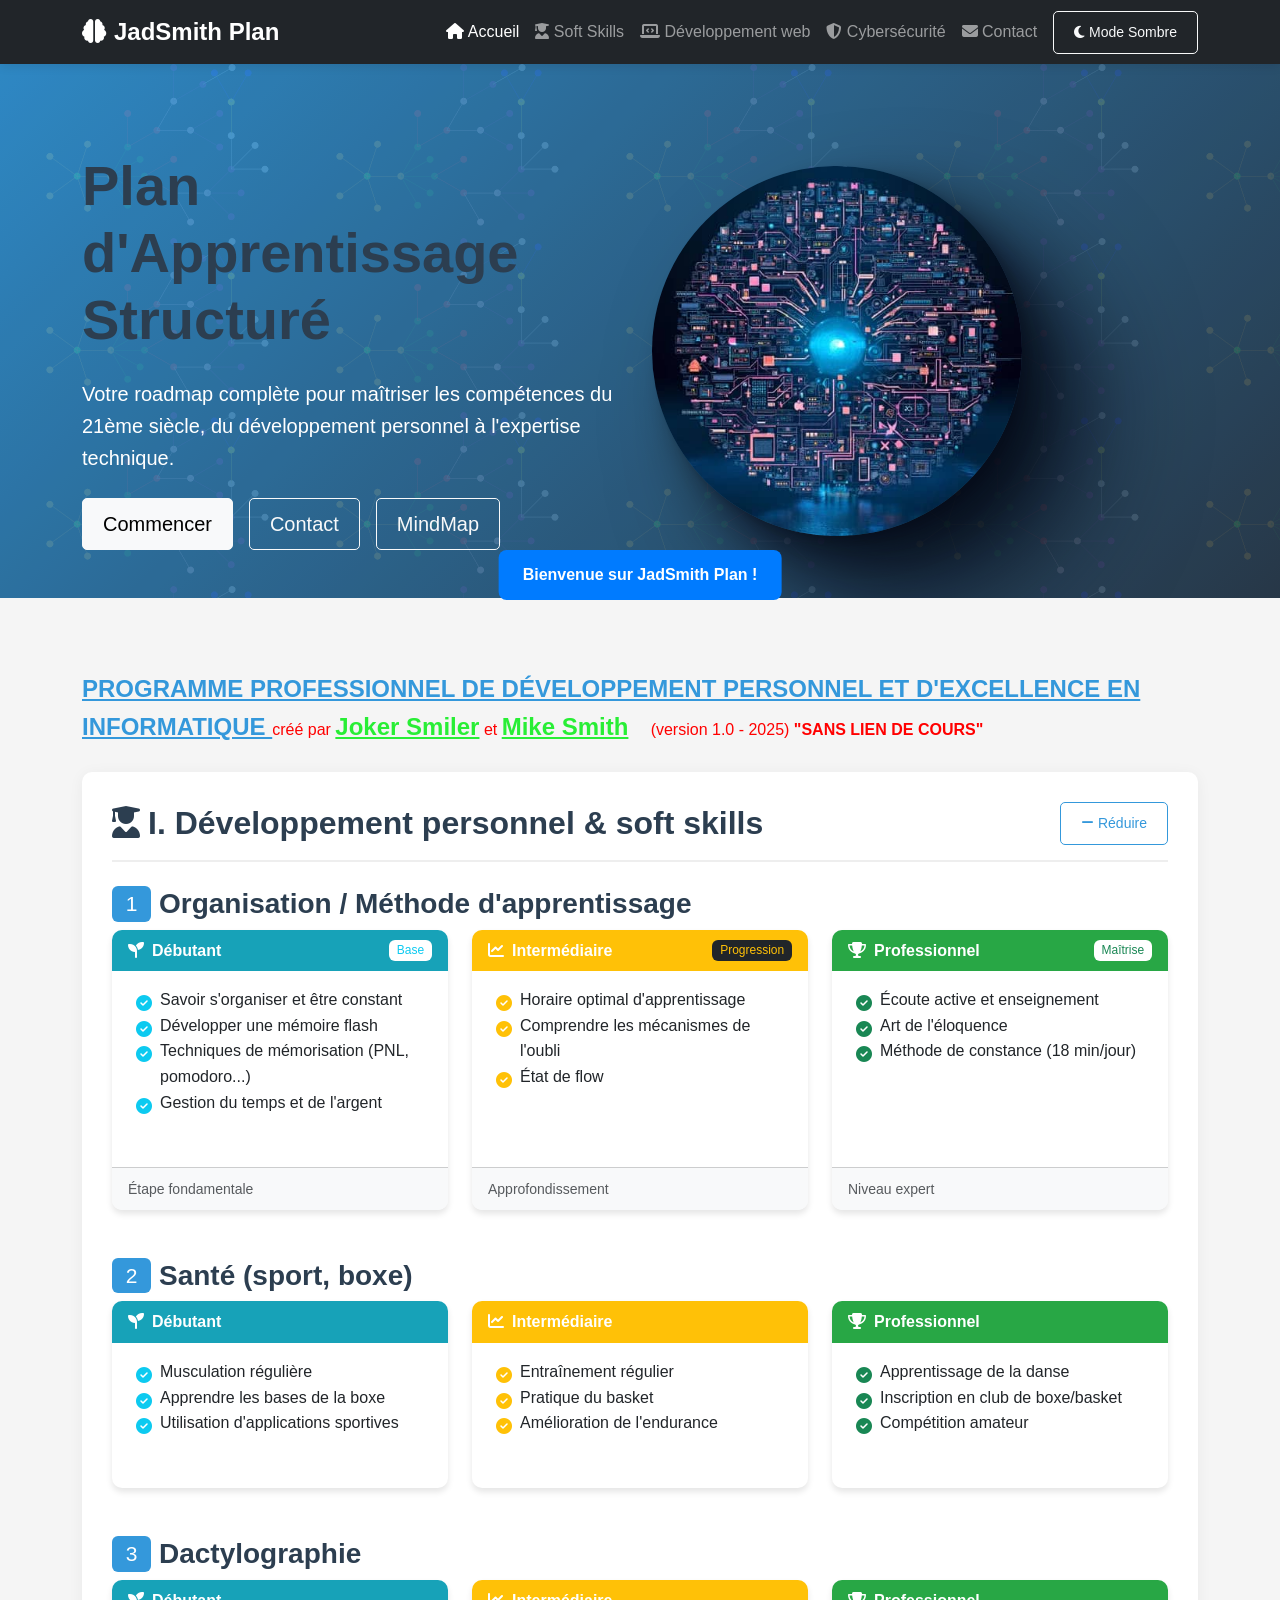
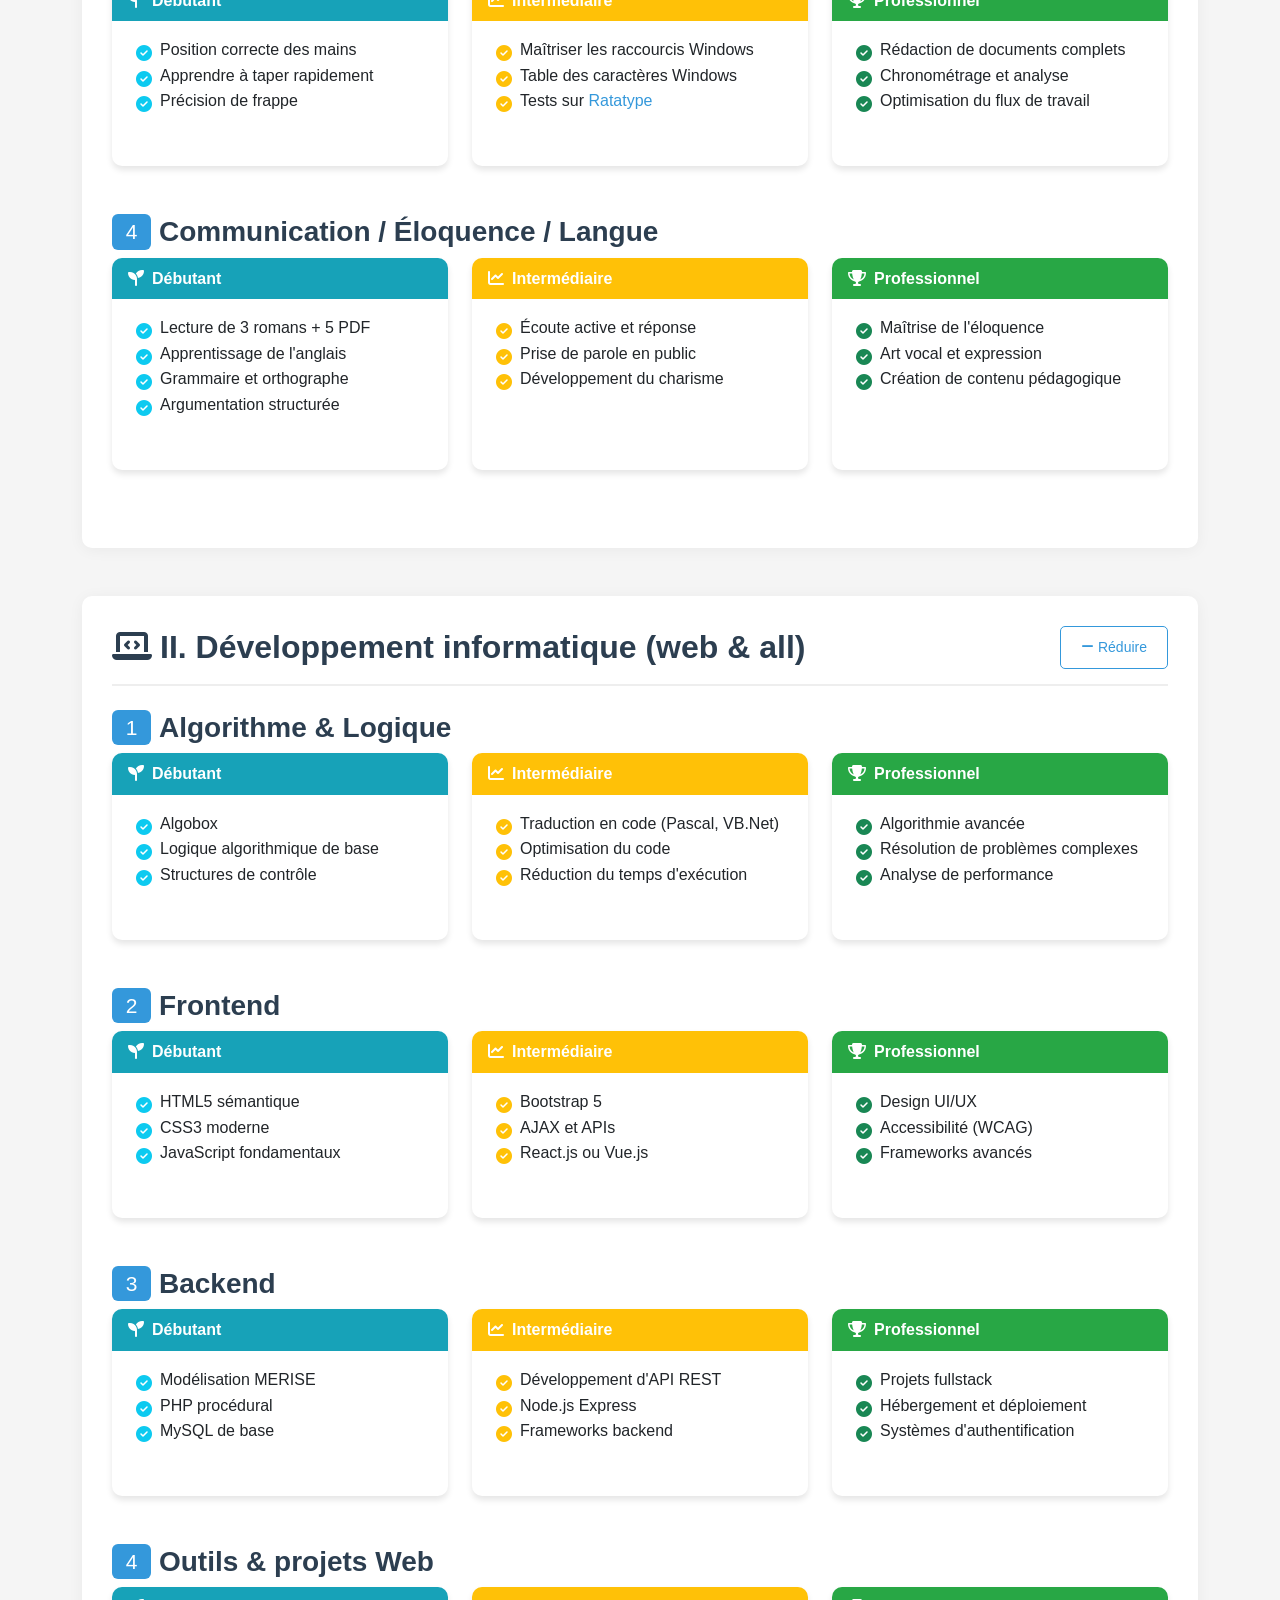
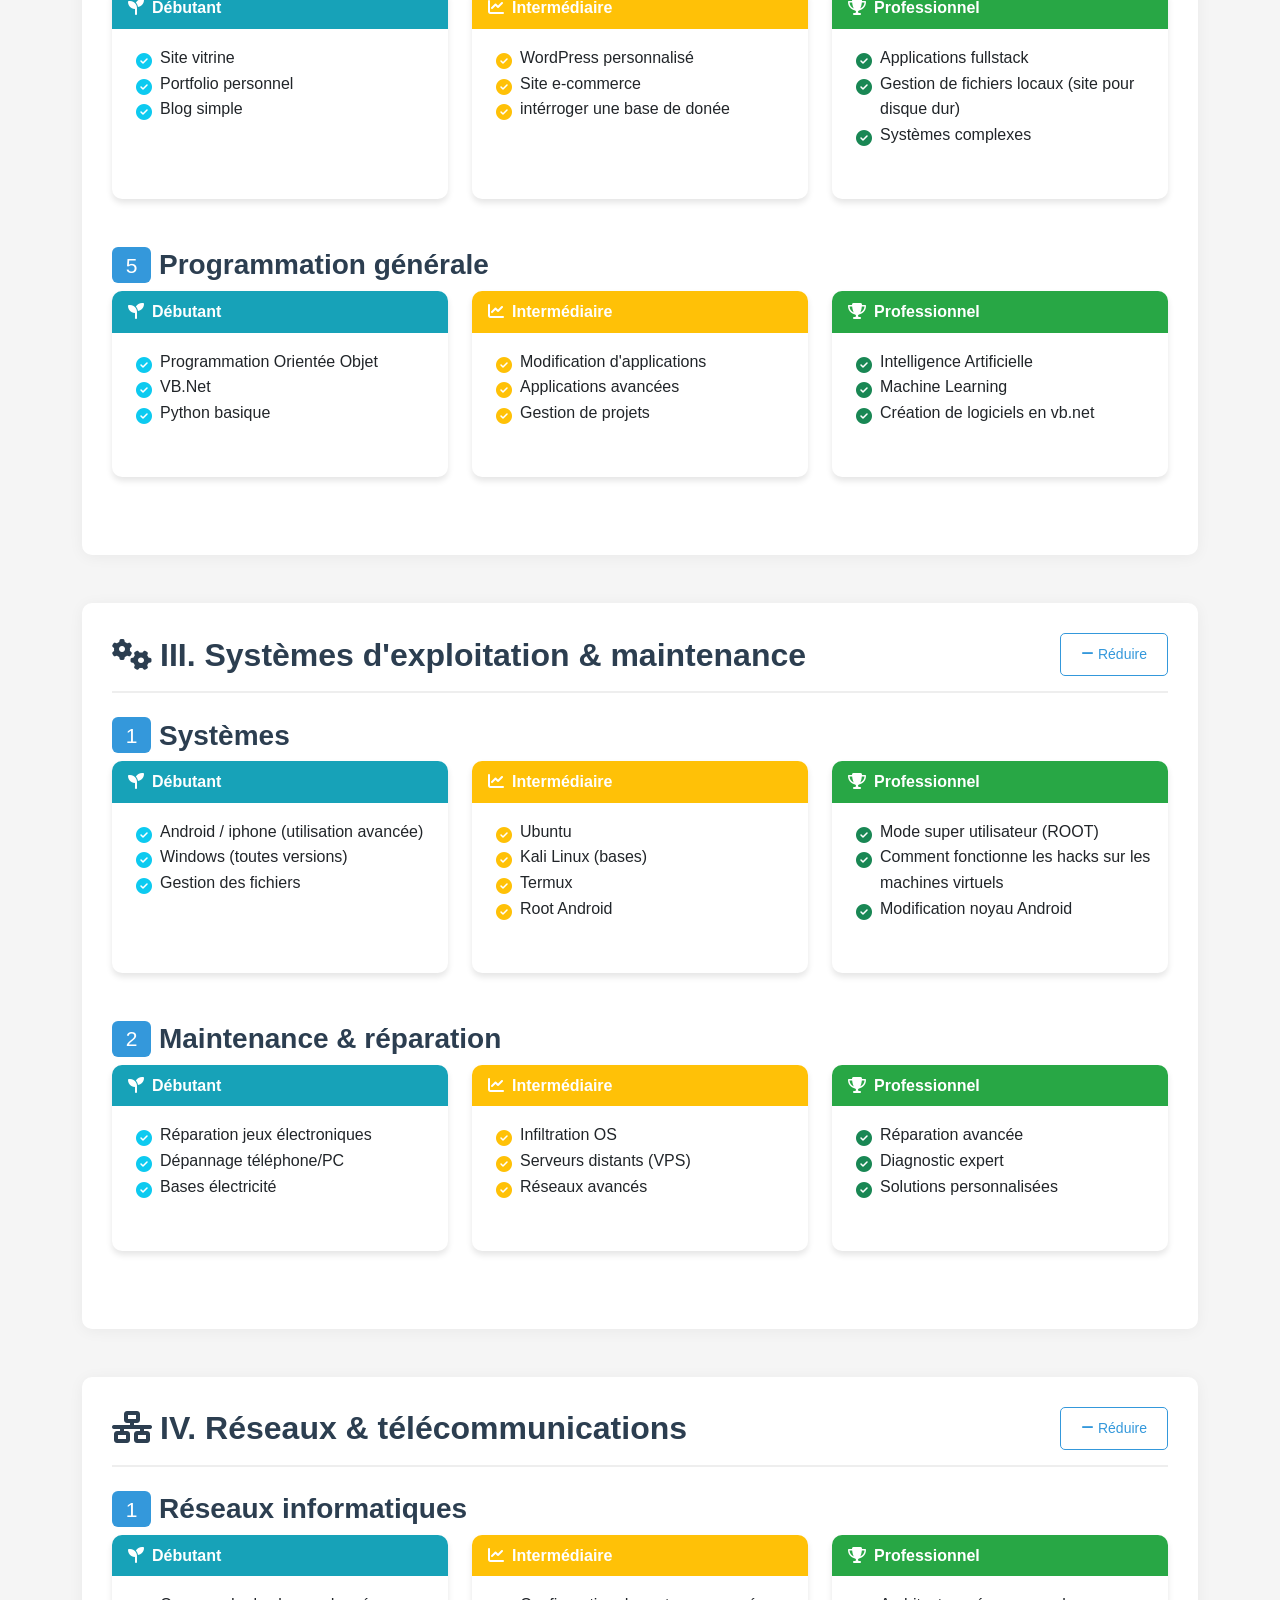
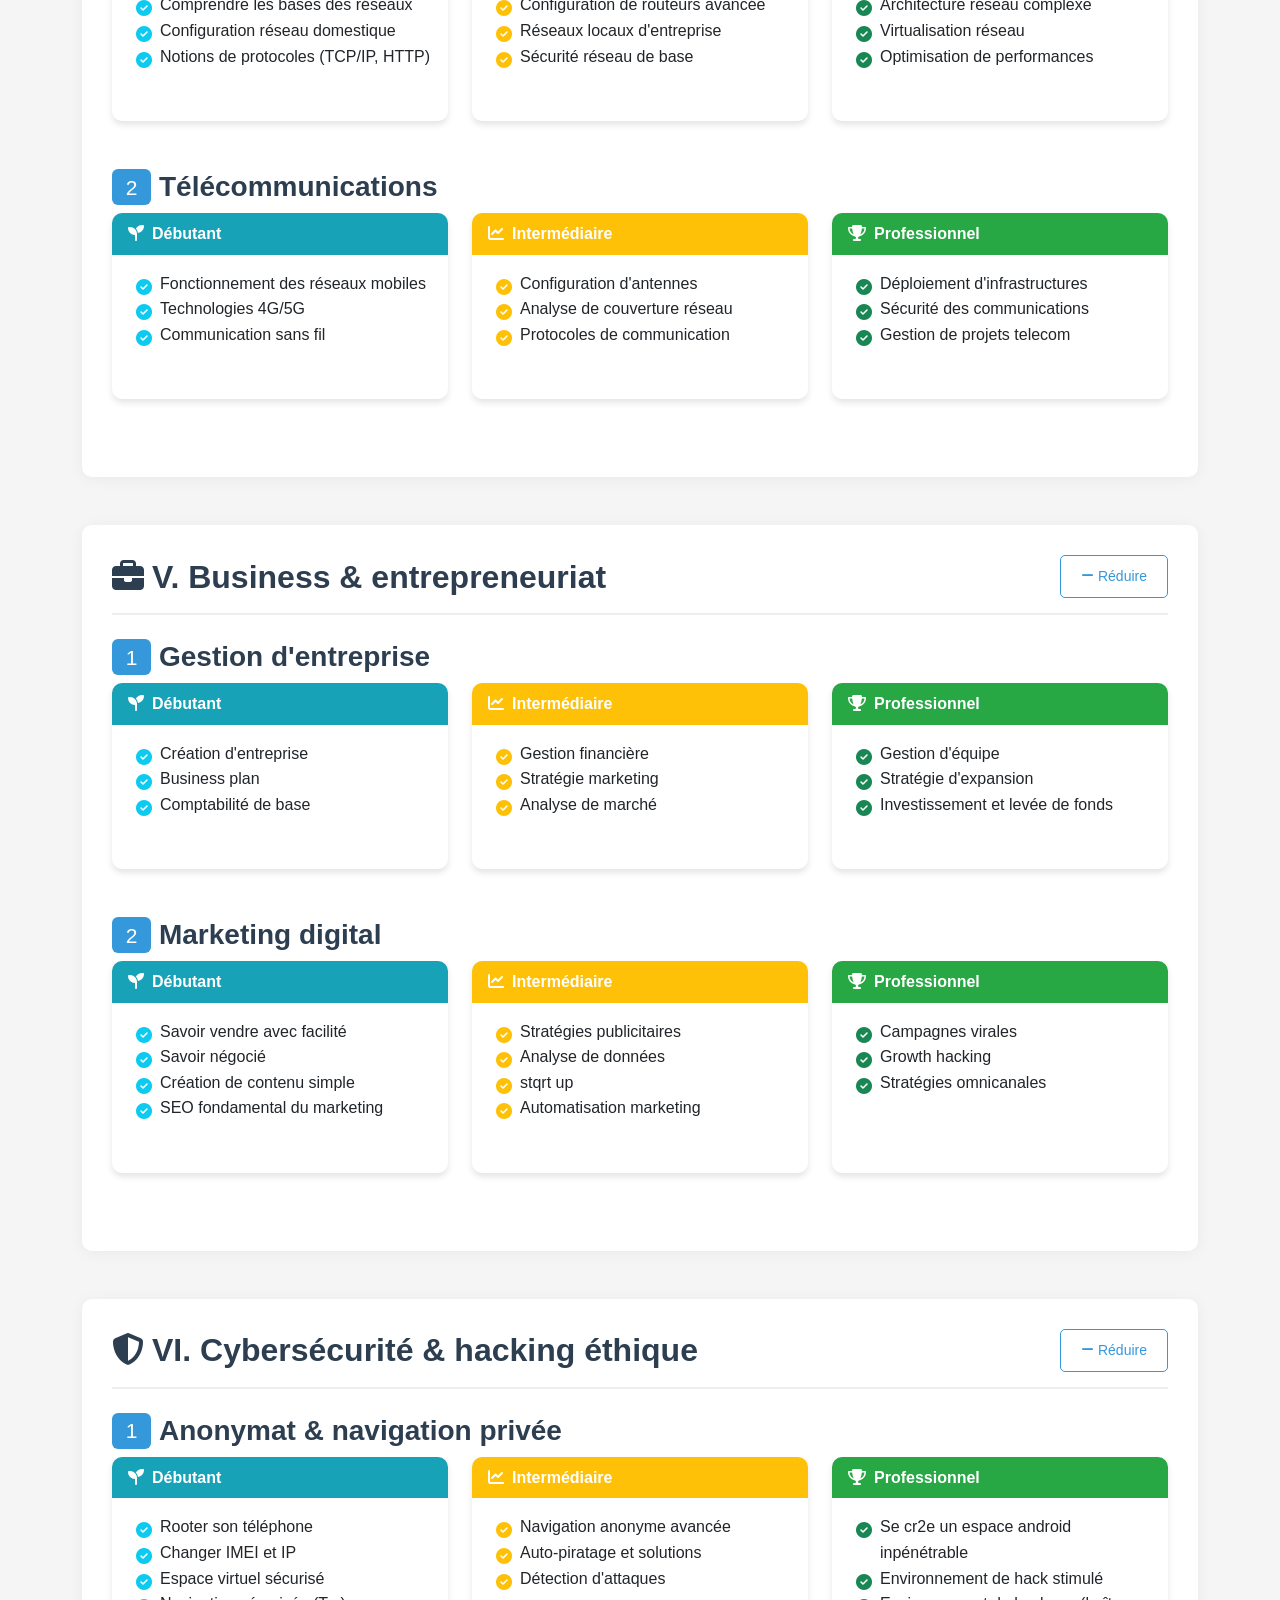
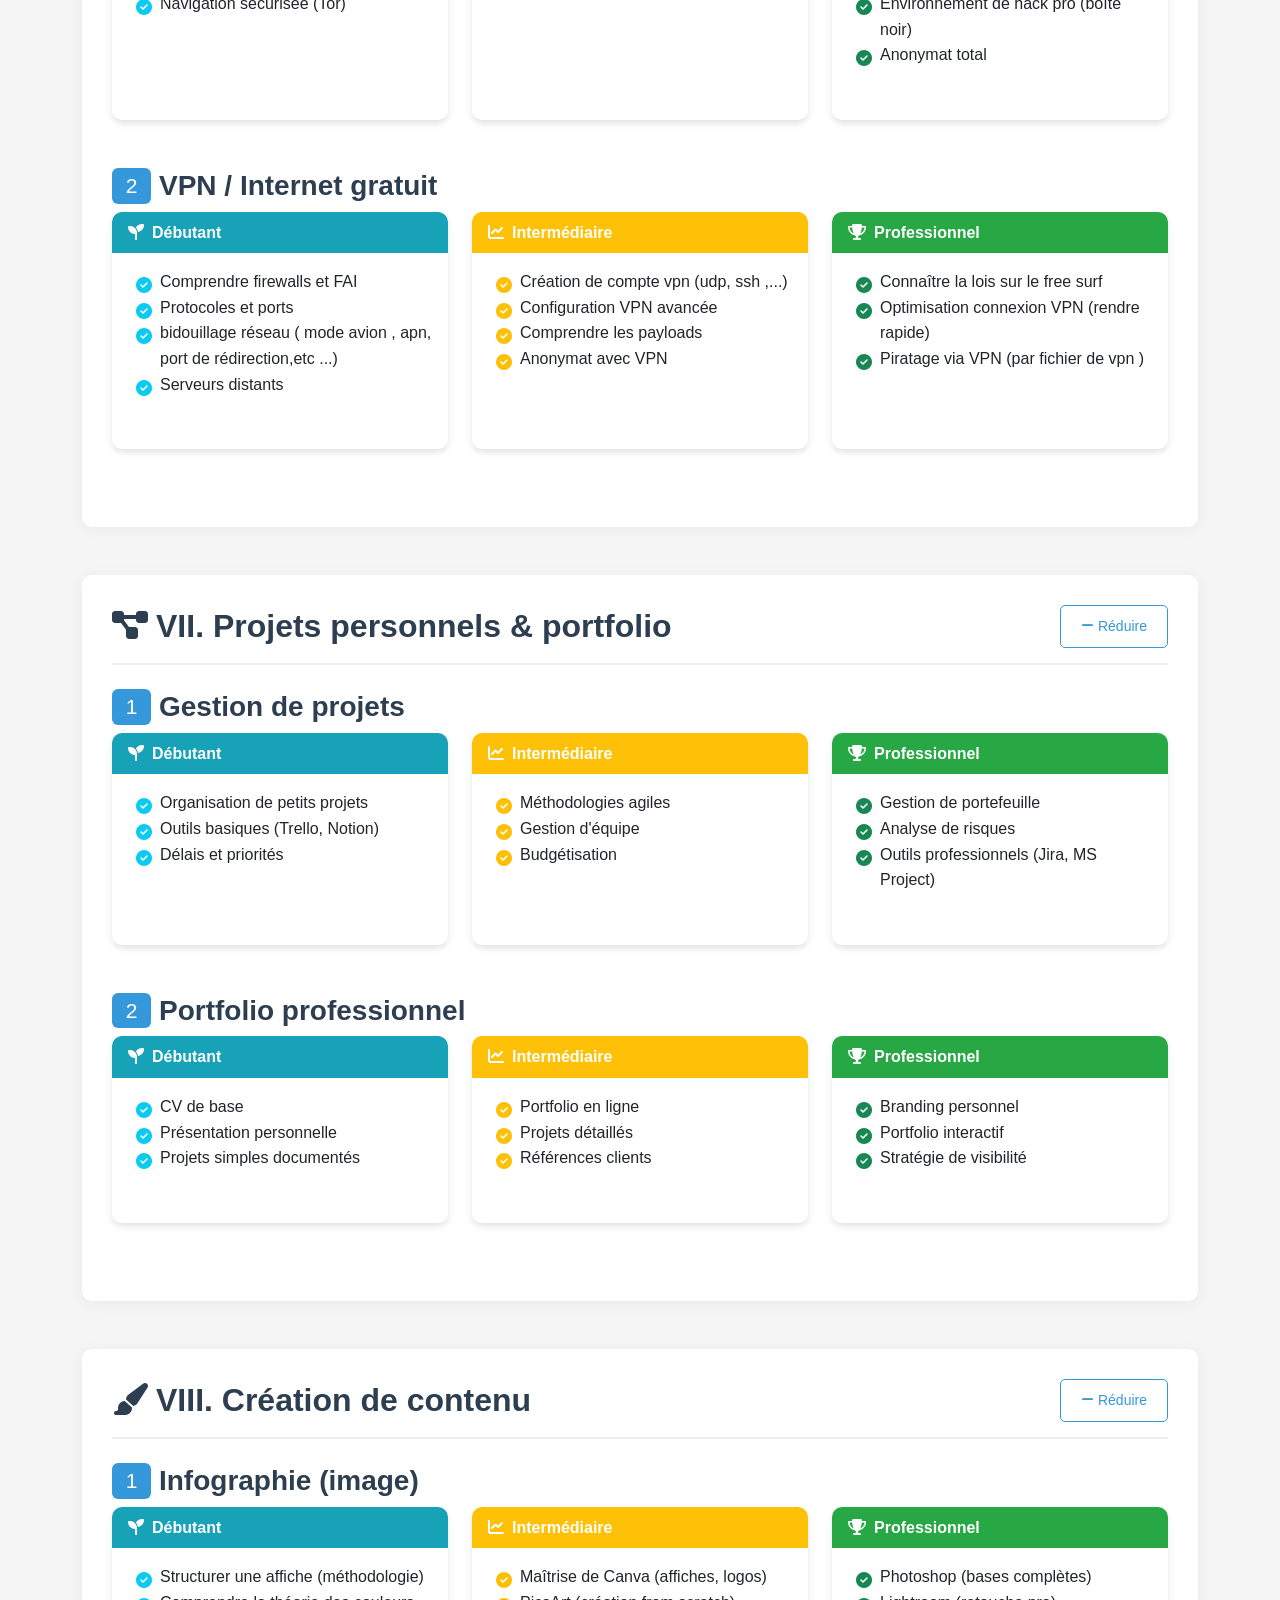
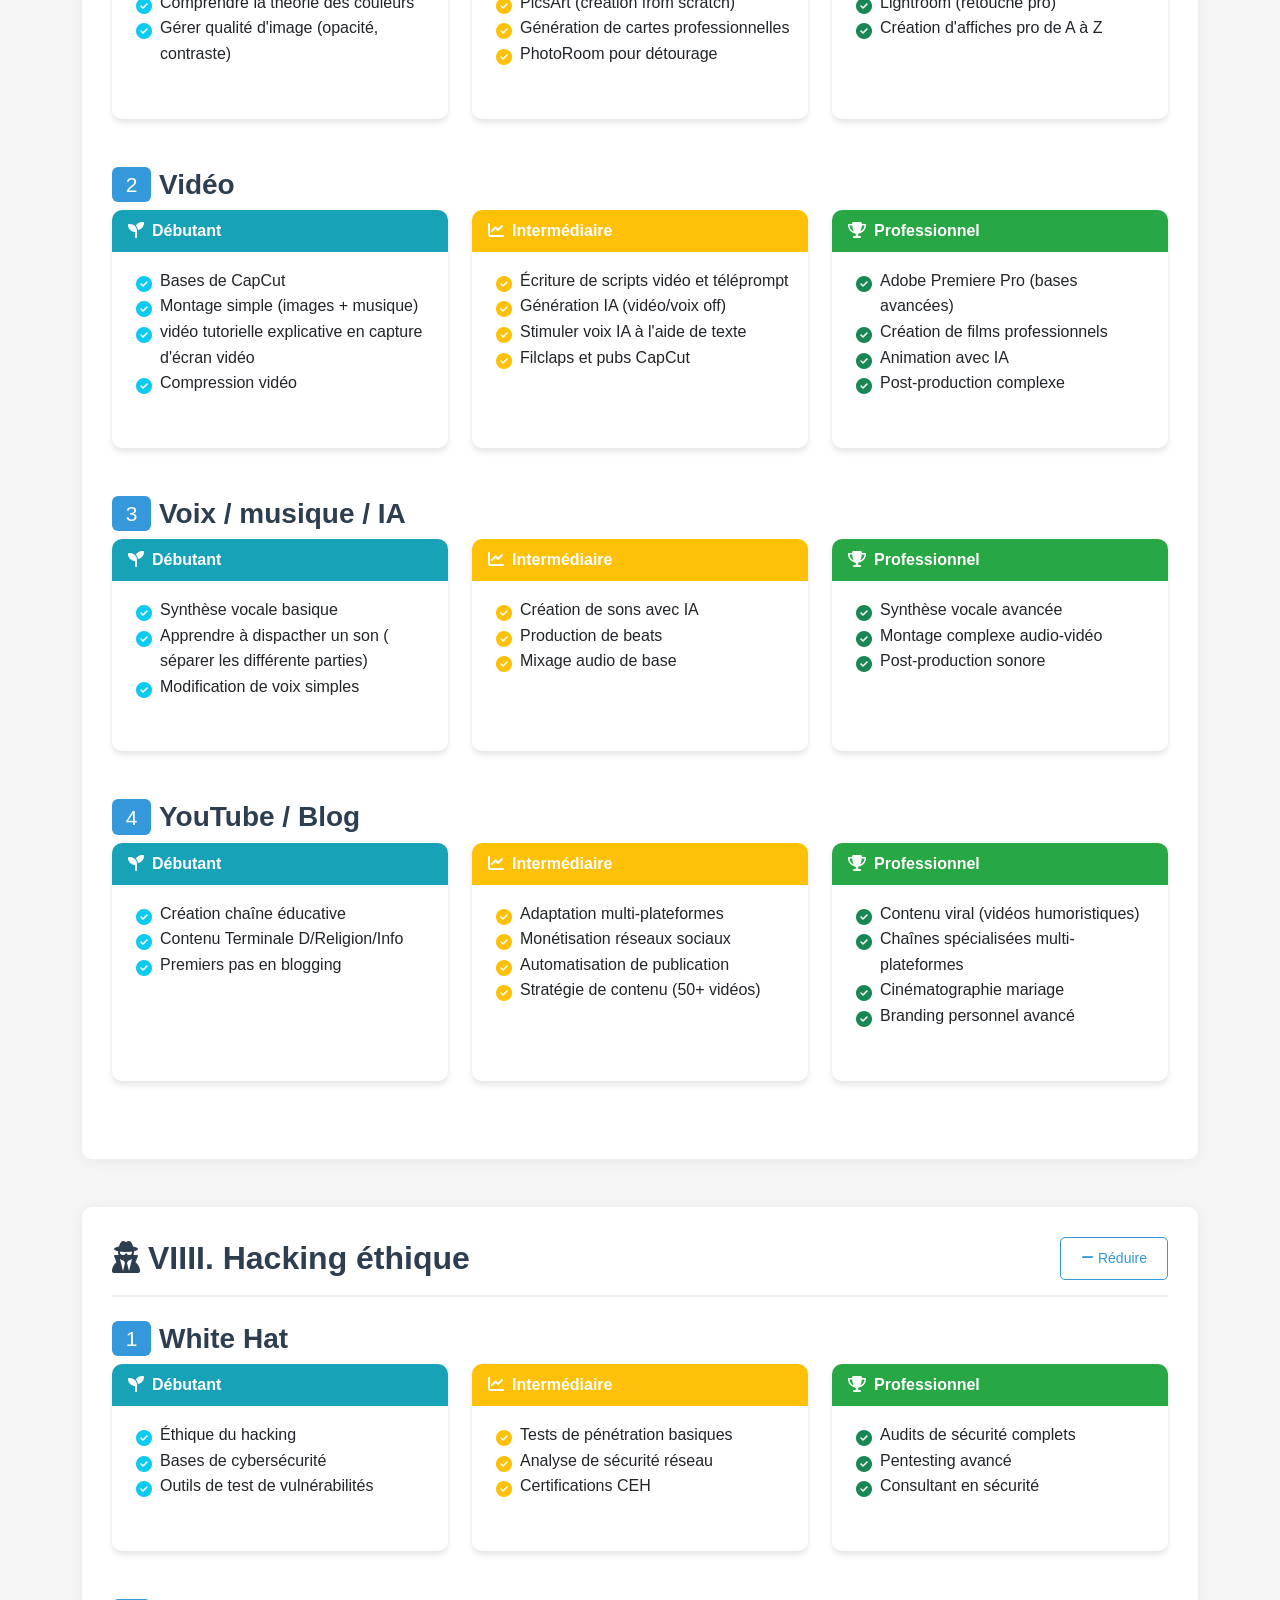
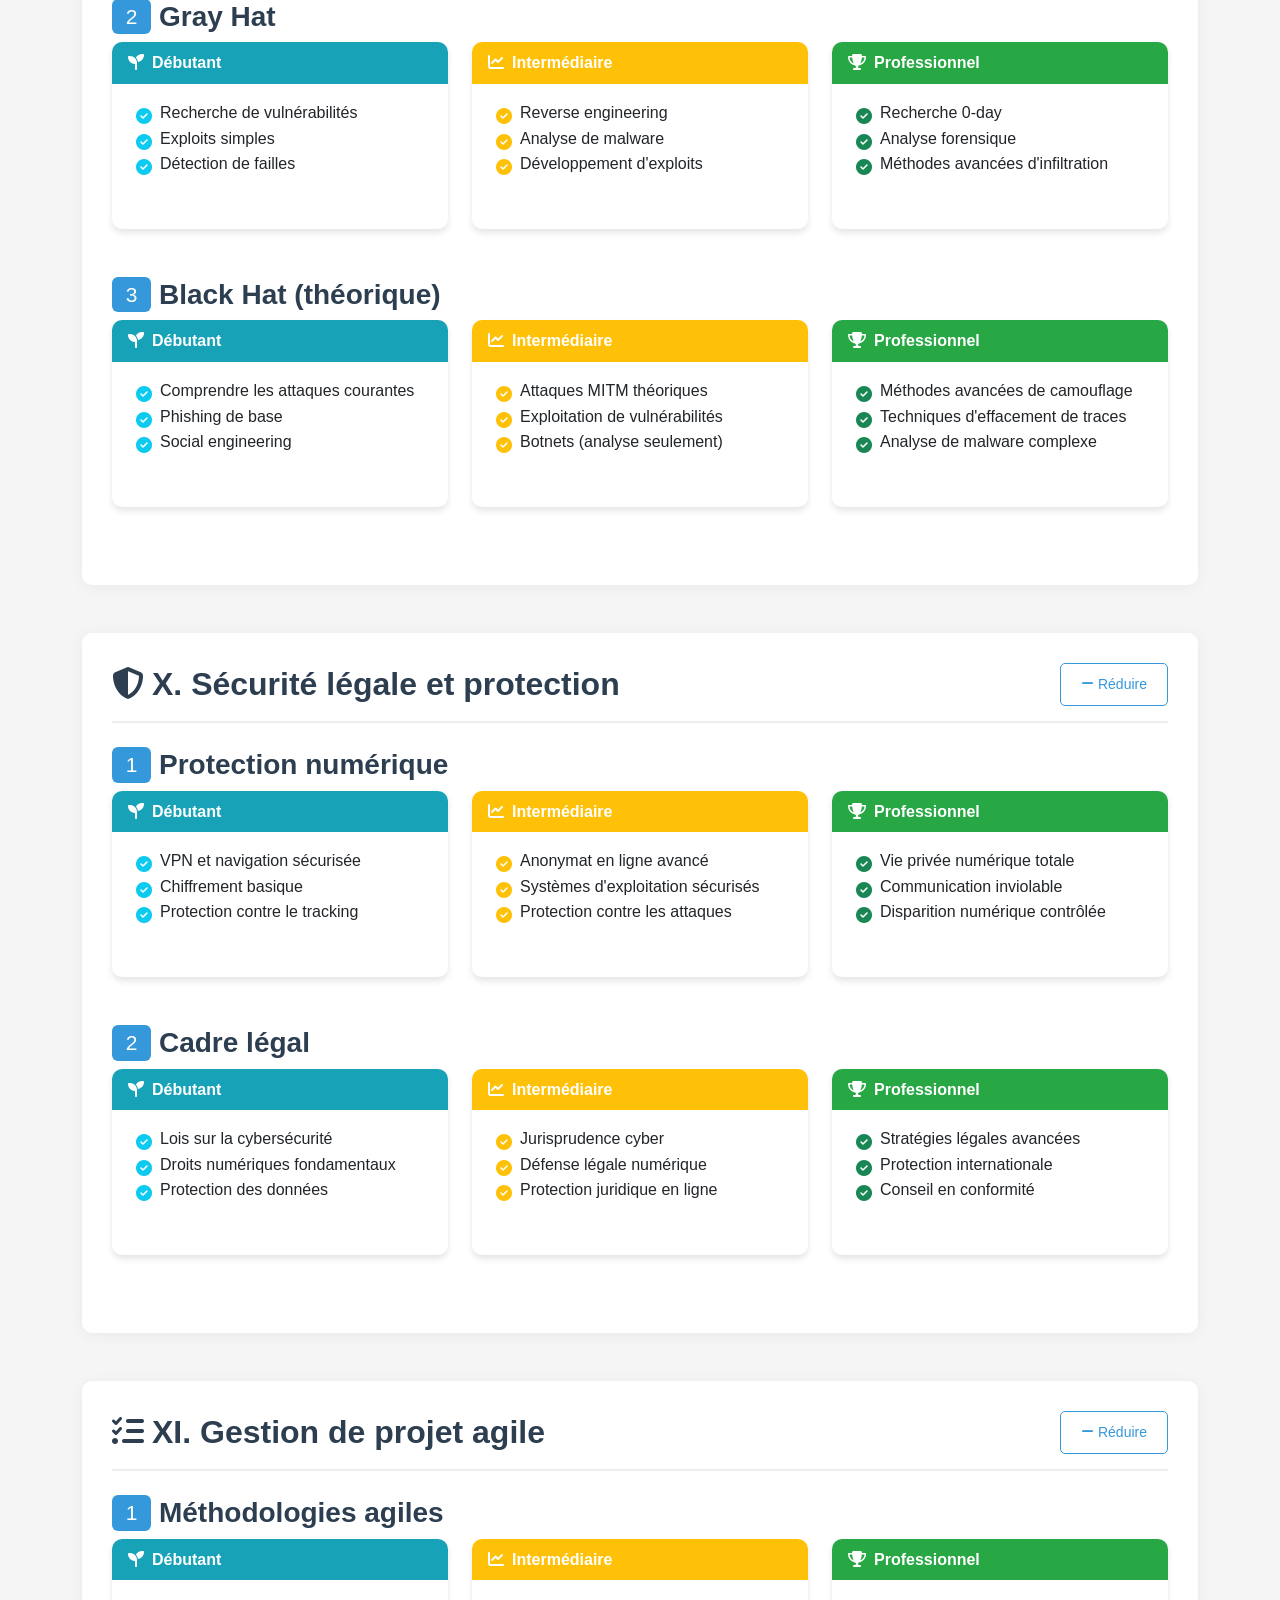
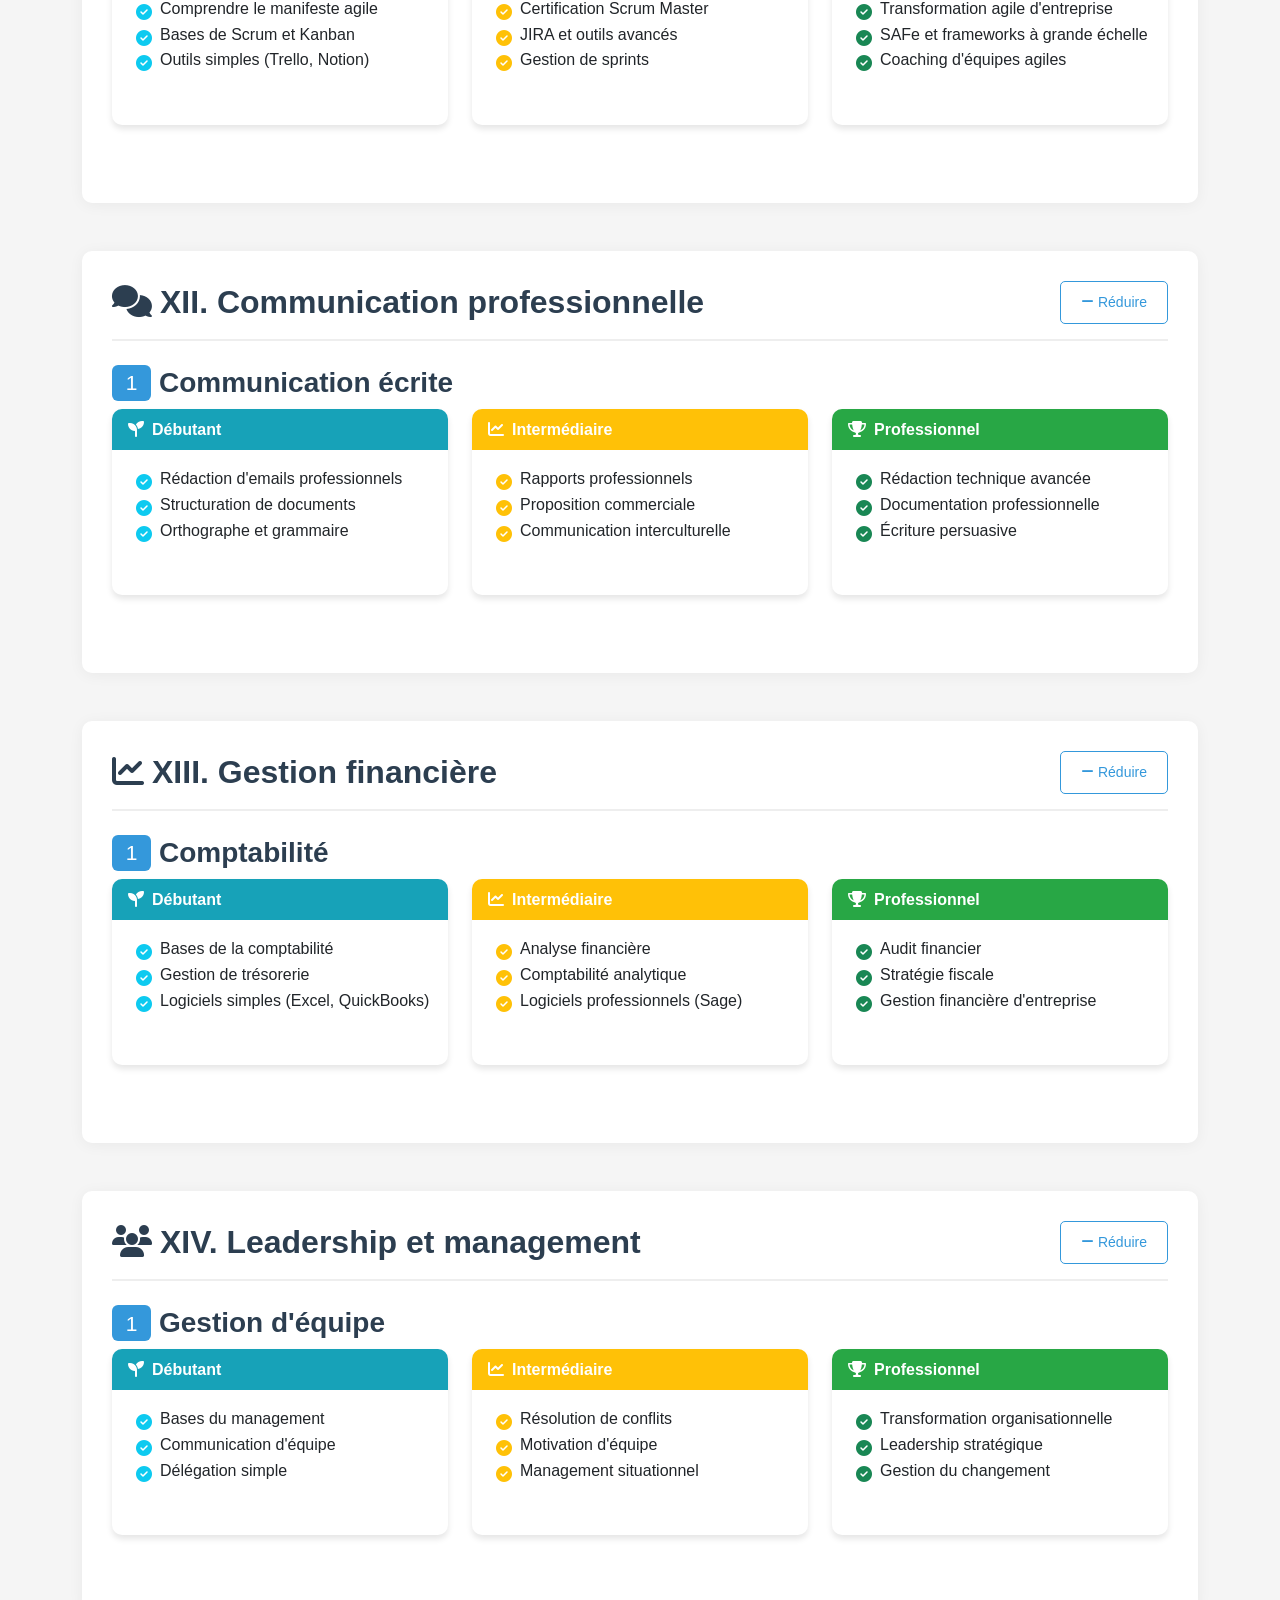
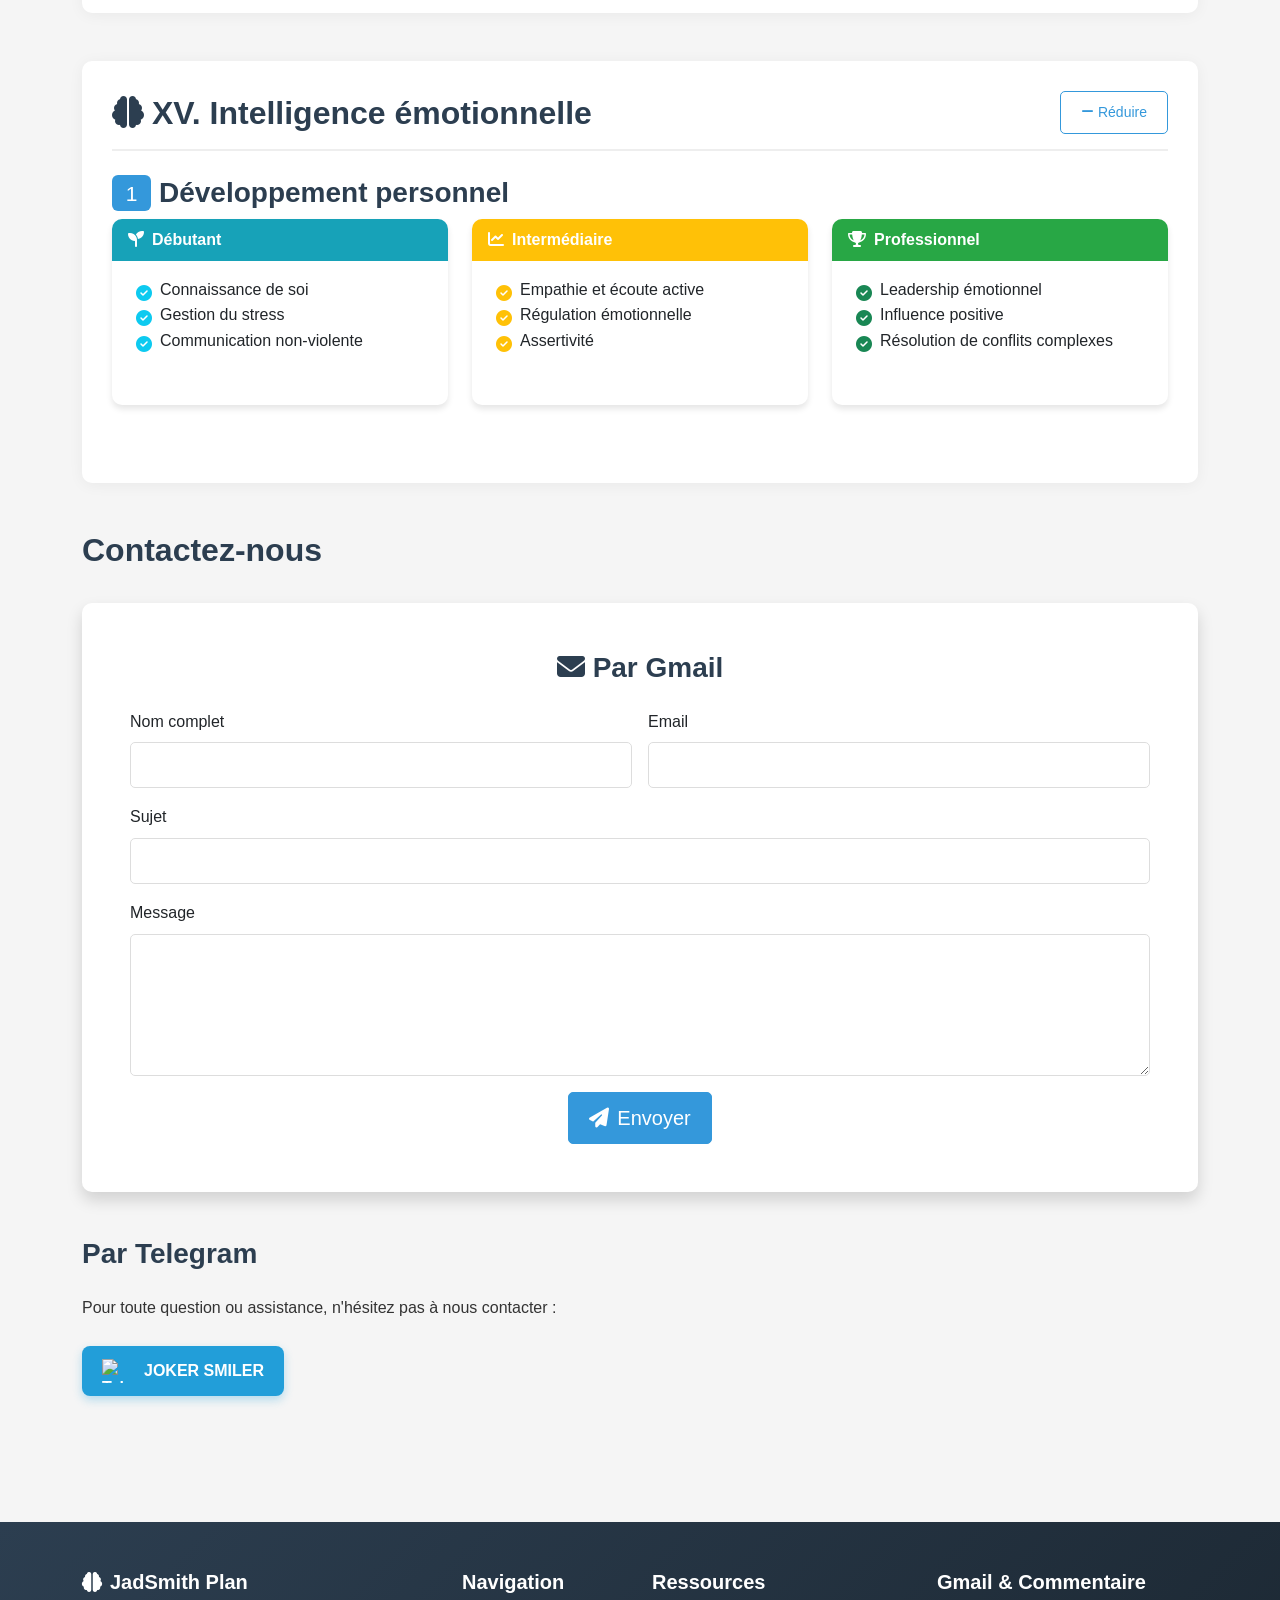
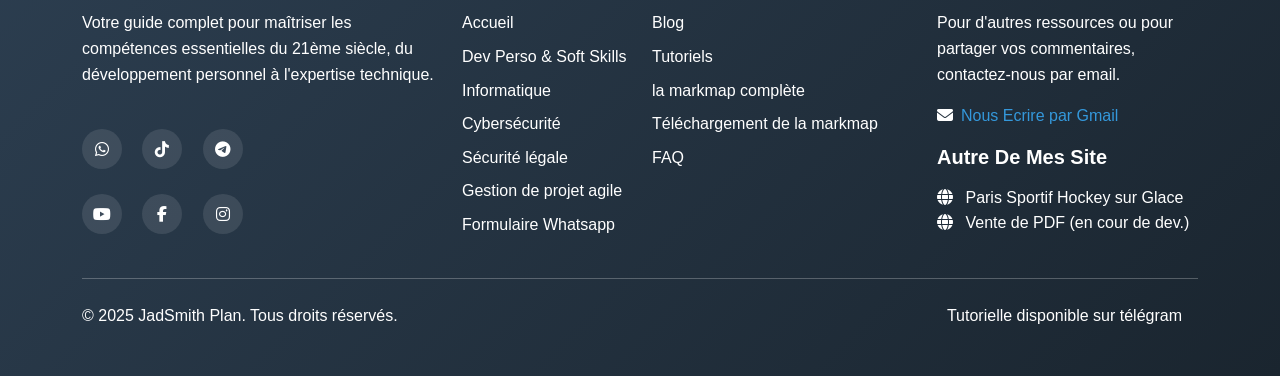
==== index.html @ f7aa41b7 "premier site de mimdmap" ====
<!DOCTYPE html>
<html lang="fr">
<head>
    <meta charset="UTF-8">
    <meta name="viewport" content="width=device-width, initial-scale=1.0">
    <!-- Balises SEO générales -->
<title>Plan d'Apprentissage Structuré | Développement Personnel & Professionnel"</title>
<meta name="description" content="Découvrez sur ce site des super processus pour progresser efficacement en informatique grâce à une structure basé sur un markmap professionnel" >
<link rel="icon" href="./icon/favicon.ico" type="image/x-icon" >

<!-- Open Graph (Facebook, WhatsApp, LinkedIn...) -->
<meta property="og:title" content="Plan d'Apprentissage Structuré | Développement Personnel & Professionnel" >
<!-- <meta name="description" content="Découvrez sur ce site des super processus pour progresser efficacement en informatique grâce à une structure basé sur un markmap professionnel" > -->
<meta property="og:image" content="https://ibb.co/mrrvbfWL" >
<meta property="og:url" content="https://liferenew70.github.io/JadSmith-Plan/" >
<meta property="og:type" content="website" >
<meta property="og:locale" content="fr_FR" >
<meta property="og:site_name" content="MindMap" >

<!-- Twitter Cards -->
<meta name="twitter:card" content="summary_large_image" >
<meta name="twitter:title" content="Plan d'Apprentissage Structuré | Développement Personnel & Professionnel" >
<!-- <meta name="description" content="Découvrez sur ce site des super processus pour progresser efficacement en informatique grâce à une structure basé sur un markmap professionnel" > -->
<meta name="twitter:image" content="https://ibb.co/mrrvbfWL" >
<meta name="twitter:site" content="@JadsmithJoker" >

    <!-- <title>Plan d'Apprentissage Structuré | Développement Personnel & Professionnel</title> -->
    <link rel="shortcut icon" href="./icon/favicon.ico" type="image/x-icon">
    <link href="https://cdn.jsdelivr.net/npm/bootstrap@5.3.0/dist/css/bootstrap.min.css" rel="stylesheet">
    <link rel="stylesheet" href="https://cdnjs.cloudflare.com/ajax/libs/font-awesome/6.4.0/css/all.min.css">
    <link rel="stylesheet" href="styles.css">
</head>
<body>
    <!-- Preloader -->
<div id="preloader-text">
  <h1><i class="fas fa-brain me-2"></i>Jadsmith MindMap ...</h1>
</div>

<div id="welcome-message">Bienvenue sur JadSmith Plan !</div>

    <!-- Navigation -->
    <nav class="navbar navbar-expand-lg navbar-dark bg-dark fixed-top">
        <div class="container">
            <a class="navbar-brand" href="index.html">
                <i class="fas fa-brain me-2"></i>JadSmith Plan
            </a>
            <button class="navbar-toggler" type="button" data-bs-toggle="collapse" data-bs-target="#navbarNav">
                <span class="navbar-toggler-icon"></span>
            </button>
            <div class="collapse navbar-collapse" id="navbarNav">
                <ul class="navbar-nav ms-auto">
                    <li class="nav-item"><a class="nav-link active" href="#home" title="Accueil"><i class="fas fa-home"></i> Accueil</a></li>
                    <li class="nav-item"><a class="nav-link" href="#developpement-personnel" title="devéloppement personnel"><i class="fas fa-user-graduate"></i> Soft Skills</a></li>
                    <li class="nav-item"><a class="nav-link" href="#developpement-informatique" title="La programmation"><i class="fas fa-laptop-code"></i> Développement web</a></li>
                    <li class="nav-item"><a class="nav-link" href="#cybersecurite" title="la cybersécurité"><i class="fas fa-shield-alt"></i> Cybersécurité</a></li>
                    <li class="nav-item"><a class="nav-link" href="#contact" title="Contactez-nous"><i class="fas fa-envelope"></i> Contact</a></li>
                    <li class="nav-item ms-2">
                        <button id="themeToggle" class="btn btn-sm btn-outline-light" title="Basculer le thème">
                            <i class="fas fa-moon"></i> Mode Sombre
                        </button>
                    </li>
                </ul>
            </div>
        </div>
    </nav>

    <!-- Hero Section -->
    <header id="home" class="hero-section bg-primary text-white py-5">
        <div class="container pt-5">
            <div class="row align-items-center">
                <div class="col-lg-6">
                    <h1 class="display-4 fw-bold mb-4">Plan d'Apprentissage Structuré</h1>
                    <p class="lead mb-4">Votre roadmap complète pour maîtriser les compétences du 21ème siècle, du développement personnel à l'expertise technique.</p>
                    <div class="d-flex gap-3">
                        <a href="#developpement-personnel" class="btn btn-light btn-lg">Commencer</a>
                        <a href="#contact" class="btn btn-outline-light btn-lg">Contact</a>
                        <a href="markmap.html" title="Voir la markmap" target="_blank" class="btn btn-outline-light btn-lg">MindMap</a>
                    </div>
                </div>
                <div class="col-lg-6 d-none d-lg-block">
                    <img src="tb2.jpg" alt="Learning Path" class="img-heroz">
                </div>
            </div>
        </div>
    </header>

    <!-- Main Content -->
    <!-- <main class="container my-5 pt-4">
        <section class="titre2">
            <span class="ProP">Programme professionnel de développement personnel et d'excellence en informatique</span> <span>crée par <a href="https://t.me/Joker_smiler" target="_blank" title="Nous contactez sur télégral"><span class="UserTelegram">Joker Smiler</span>
            </a> et <a href="https://t.me/Smithmike02" target="_blank" title="Nous contactez sur télégral"><span class="UserTelegram">Mike Smith</span></a></span> &nbsp; &nbsp; &nbsp; (version 1.0 - 2025) <b>"SANS LIEN DE COURS"</b>
        </section><br> -->

        <main class="container my-5 pt-4">
  <section class="titre2">
    <h2 class="visually-hidden">Présentation du programme</h2>
    <span class="ProP">
      Programme professionnel de développement personnel et d'excellence en informatique
    </span> 
    <span>
      créé par 
      <a href="https://t.me/Joker_smiler" target="_blank" title="Nous contacter sur Telegram">
        <span class="UserTelegram">Joker Smiler</span>
      </a> 
      et 
      <a href="https://t.me/Smithmike02" target="_blank" title="Nous contacter sur Telegram">
        <span class="UserTelegram">Mike Smith</span>
      </a>
    </span> 
    &nbsp;&nbsp;&nbsp; (version 1.0 - 2025) <b>"SANS LIEN DE COURS"</b>
  </section> <br>


        <!-- Section Développement Personnel -->
        <section id="developpement-personnel" class="mb-5 section-card">
            <div class="section-header d-flex justify-content-between align-items-center mb-4">
                <h2 class="mb-0"><i class="fas fa-user-graduate me-2"></i>I. Développement personnel & soft skills</h2>
                <button class="btn btn-sm btn-outline-primary toggle-section" data-target="personal-cards">
                    <i class="fas fa-minus"></i> Réduire
                </button>
            </div>
            
            <div id="personal-cards">
                <!-- Organisation / Méthode d'apprentissage -->
                <article class="mb-5">
                    <h3 class="d-flex align-items-center">
                        <span class="badge bg-primary me-2">1</span>
                        Organisation / Méthode d'apprentissage
                    </h3>
                    <div class="row g-4">
                        <div class="col-md-4">
                            <div class="card h-100 level-card" data-level="debutant">
                                <div class="card-header bg-info text-white d-flex justify-content-between align-items-center">
                                    <span><i class="fas fa-seedling me-2"></i>Débutant</span>
                                    <span class="badge bg-white text-info">Base</span>
                                </div>
                                <div class="card-body">
                                    <ul class="fa-ul">
                                        <li><span class="fa-li"><i class="fas fa-check-circle text-info"></i></span>Savoir s'organiser et être constant</li>
                                        <li><span class="fa-li"><i class="fas fa-check-circle text-info"></i></span>Développer une mémoire flash</li>
                                        <li><span class="fa-li"><i class="fas fa-check-circle text-info"></i></span>Techniques de mémorisation (PNL, pomodoro...)</li>
                                        <li><span class="fa-li"><i class="fas fa-check-circle text-info"></i></span>Gestion du temps et de l'argent</li>
                                    </ul>
                                </div>
                                <div class="card-footer bg-light">
                                    <small class="text-muted">Étape fondamentale</small>
                                </div>
                            </div>
                        </div>
                        <div class="col-md-4">
                            <div class="card h-100 level-card" data-level="intermediaire">
                                <div class="card-header bg-warning text-white d-flex justify-content-between align-items-center">
                                    <span><i class="fas fa-chart-line me-2"></i>Intermédiaire</span>
                                    <span class="badge bg-dark text-warning">Progression</span>
                                </div>
                                <div class="card-body">
                                    <ul class="fa-ul">
                                        <li><span class="fa-li"><i class="fas fa-check-circle text-warning"></i></span>Horaire optimal d'apprentissage</li>
                                        <li><span class="fa-li"><i class="fas fa-check-circle text-warning"></i></span>Comprendre les mécanismes de l'oubli</li>
                                        <li><span class="fa-li"><i class="fas fa-check-circle text-warning"></i></span>État de flow</li>
                                    </ul>
                                </div>
                                <div class="card-footer bg-light">
                                    <small class="text-muted">Approfondissement</small>
                                </div>
                            </div>
                        </div>
                        <div class="col-md-4">
                            <div class="card h-100 level-card" data-level="professionnel">
                                <div class="card-header bg-success text-white d-flex justify-content-between align-items-center">
                                    <span><i class="fas fa-trophy me-2"></i>Professionnel</span>
                                    <span class="badge bg-white text-success">Maîtrise</span>
                                </div>
                                <div class="card-body">
                                    <ul class="fa-ul">
                                        <li><span class="fa-li"><i class="fas fa-check-circle text-success"></i></span>Écoute active et enseignement</li>
                                        <li><span class="fa-li"><i class="fas fa-check-circle text-success"></i></span>Art de l'éloquence</li>
                                        <li><span class="fa-li"><i class="fas fa-check-circle text-success"></i></span>Méthode de constance (18 min/jour)</li>
                                    </ul>
                                </div>
                                <div class="card-footer bg-light">
                                    <small class="text-muted">Niveau expert</small>
                                </div>
                            </div>
                        </div>
                    </div>
                </article>

                <!-- Santé (sport, boxe) -->
                <article class="mb-5">
                    <h3 class="d-flex align-items-center">
                        <span class="badge bg-primary me-2">2</span>
                        Santé (sport, boxe)
                    </h3>
                    <div class="row g-4">
                        <div class="col-md-4">
                            <div class="card h-100 level-card" data-level="debutant">
                                <div class="card-header bg-info text-white">
                                   <span><i class="fas fa-seedling me-2"></i>Débutant</span>
                                   <!-- <span class="badge bg-white text-info">Base</span> -->
                                </div>
                                <div class="card-body">
                                    <ul class="fa-ul">
                                        <li><span class="fa-li"><i class="fas fa-check-circle text-info"></i></span>Musculation régulière</li>
                                        <li><span class="fa-li"><i class="fas fa-check-circle text-info"></i></span>Apprendre les bases de la boxe</li>
                                        <li><span class="fa-li"><i class="fas fa-check-circle text-info"></i></span>Utilisation d'applications sportives</li>
                                    </ul>
                                </div>
                            </div>
                        </div>
                        <div class="col-md-4">
                            <div class="card h-100 level-card" data-level="intermediaire">
                                <div class="card-header bg-warning text-white">
                                    <i class="fas fa-chart-line me-2"></i>Intermédiaire
                                </div>
                                <div class="card-body">
                                    <ul class="fa-ul">
                                        <li><span class="fa-li"><i class="fas fa-check-circle text-warning"></i></span>Entraînement régulier</li>
                                        <li><span class="fa-li"><i class="fas fa-check-circle text-warning"></i></span>Pratique du basket</li>
                                        <li><span class="fa-li"><i class="fas fa-check-circle text-warning"></i></span>Amélioration de l'endurance</li>
                                    </ul>
                                </div>
                            </div>
                        </div>
                        <div class="col-md-4">
                            <div class="card h-100 level-card" data-level="professionnel">
                                <div class="card-header bg-success text-white">
                                    <i class="fas fa-trophy me-2"></i>Professionnel
                                </div>
                                <div class="card-body">
                                    <ul class="fa-ul">
                                        <li><span class="fa-li"><i class="fas fa-check-circle text-success"></i></span>Apprentissage de la danse</li>
                                        <li><span class="fa-li"><i class="fas fa-check-circle text-success"></i></span>Inscription en club de boxe/basket</li>
                                        <li><span class="fa-li"><i class="fas fa-check-circle text-success"></i></span>Compétition amateur</li>
                                    </ul>
                                </div>
                            </div>
                        </div>
                    </div>
                </article>

                <!-- Dactylographie -->
                <article class="mb-5">
                    <h3 class="d-flex align-items-center">
                        <span class="badge bg-primary me-2">3</span>
                        Dactylographie
                    </h3>
                    <div class="row g-4">
                        <div class="col-md-4">
                            <div class="card h-100 level-card" data-level="debutant">
                                <div class="card-header bg-info text-white">
                                    <i class="fas fa-seedling me-2"></i>Débutant
                                </div>
                                <div class="card-body">
                                    <ul class="fa-ul">
                                        <li><span class="fa-li"><i class="fas fa-check-circle text-info"></i></span>Position correcte des mains</li>
                                        <li><span class="fa-li"><i class="fas fa-check-circle text-info"></i></span>Apprendre à taper rapidement</li>
                                        <li><span class="fa-li"><i class="fas fa-check-circle text-info"></i></span>Précision de frappe</li>
                                    </ul>
                                </div>
                            </div>
                        </div>
                        <div class="col-md-4">
                            <div class="card h-100 level-card" data-level="intermediaire">
                                <div class="card-header bg-warning text-white">
                                    <i class="fas fa-chart-line me-2"></i>Intermédiaire
                                </div>
                                <div class="card-body">
                                    <ul class="fa-ul">
                                        <li><span class="fa-li"><i class="fas fa-check-circle text-warning"></i></span>Maîtriser les raccourcis Windows</li>
                                        <li><span class="fa-li"><i class="fas fa-check-circle text-warning"></i></span>Table des caractères Windows</li>
                                        <li><span class="fa-li"><i class="fas fa-check-circle text-warning"></i></span>Tests sur <a href="https://www.ratatype.com/" target="_blank">Ratatype</a></li>
                                    </ul>
                                </div>
                            </div>
                        </div>
                        <div class="col-md-4">
                            <div class="card h-100 level-card" data-level="professionnel">
                                <div class="card-header bg-success text-white">
                                    <i class="fas fa-trophy me-2"></i>Professionnel
                                </div>
                                <div class="card-body">
                                    <ul class="fa-ul">
                                        <li><span class="fa-li"><i class="fas fa-check-circle text-success"></i></span>Rédaction de documents complets</li>
                                        <li><span class="fa-li"><i class="fas fa-check-circle text-success"></i></span>Chronométrage et analyse</li>
                                        <li><span class="fa-li"><i class="fas fa-check-circle text-success"></i></span>Optimisation du flux de travail</li>
                                    </ul>
                                </div>
                            </div>
                        </div>
                    </div>
                </article>

                <!-- Communication / Éloquence / Langue -->
                <article class="mb-5">
                    <h3 class="d-flex align-items-center">
                        <span class="badge bg-primary me-2">4</span>
                        Communication / Éloquence / Langue
                    </h3>
                    <div class="row g-4">
                        <div class="col-md-4">
                            <div class="card h-100 level-card" data-level="debutant">
                                <div class="card-header bg-info text-white">
                                    <i class="fas fa-seedling me-2"></i>Débutant
                                </div>
                                <div class="card-body">
                                    <ul class="fa-ul">
                                        <li><span class="fa-li"><i class="fas fa-check-circle text-info"></i></span>Lecture de 3 romans + 5 PDF</li>
                                        <li><span class="fa-li"><i class="fas fa-check-circle text-info"></i></span>Apprentissage de l'anglais</li>
                                        <li><span class="fa-li"><i class="fas fa-check-circle text-info"></i></span>Grammaire et orthographe</li>
                                        <li><span class="fa-li"><i class="fas fa-check-circle text-info"></i></span>Argumentation structurée</li>
                                    </ul>
                                </div>
                            </div>
                        </div>
                        <div class="col-md-4">
                            <div class="card h-100 level-card" data-level="intermediaire">
                                <div class="card-header bg-warning text-white">
                                    <i class="fas fa-chart-line me-2"></i>Intermédiaire
                                </div>
                                <div class="card-body">
                                    <ul class="fa-ul">
                                        <li><span class="fa-li"><i class="fas fa-check-circle text-warning"></i></span>Écoute active et réponse</li>
                                        <li><span class="fa-li"><i class="fas fa-check-circle text-warning"></i></span>Prise de parole en public</li>
                                        <li><span class="fa-li"><i class="fas fa-check-circle text-warning"></i></span>Développement du charisme</li>
                                    </ul>
                                </div>
                            </div>
                        </div>
                        <div class="col-md-4">
                            <div class="card h-100 level-card" data-level="professionnel">
                                <div class="card-header bg-success text-white">
                                    <i class="fas fa-trophy me-2"></i>Professionnel
                                </div>
                                <div class="card-body">
                                    <ul class="fa-ul">
                                        <li><span class="fa-li"><i class="fas fa-check-circle text-success"></i></span>Maîtrise de l'éloquence</li>
                                        <li><span class="fa-li"><i class="fas fa-check-circle text-success"></i></span>Art vocal et expression</li>
                                        <li><span class="fa-li"><i class="fas fa-check-circle text-success"></i></span>Création de contenu pédagogique</li>
                                    </ul>
                                </div>
                            </div>
                        </div>
                    </div>
                </article>
            </div>
        </section>

        <!-- Section Développement Informatique -->
        <section id="developpement-informatique" class="mb-5 section-card">
            <div class="section-header d-flex justify-content-between align-items-center mb-4">
                <h2 class="mb-0"><i class="fas fa-laptop-code me-2"></i>II. Développement informatique (web & all)</h2>
                <button class="btn btn-sm btn-outline-primary toggle-section" data-target="it-cards">
                    <i class="fas fa-minus"></i> Réduire
                </button>
            </div>
            
            <div id="it-cards">
                <!-- Algorithme & Logique -->
                <article class="mb-5">
                    <h3 class="d-flex align-items-center">
                        <span class="badge bg-primary me-2">1</span>
                        Algorithme & Logique
                    </h3>
                    <div class="row g-4">
                        <div class="col-md-4">
                            <div class="card h-100 level-card" data-level="debutant">
                                <div class="card-header bg-info text-white">
                                    <i class="fas fa-seedling me-2"></i>Débutant
                                </div>
                                <div class="card-body">
                                    <ul class="fa-ul">
                                        <li><span class="fa-li"><i class="fas fa-check-circle text-info"></i></span>Algobox</li>
                                        <li><span class="fa-li"><i class="fas fa-check-circle text-info"></i></span>Logique algorithmique de base</li>
                                        <li><span class="fa-li"><i class="fas fa-check-circle text-info"></i></span>Structures de contrôle</li>
                                    </ul>
                                </div>
                            </div>
                        </div>
                        <div class="col-md-4">
                            <div class="card h-100 level-card" data-level="intermediaire">
                                <div class="card-header bg-warning text-white">
                                    <i class="fas fa-chart-line me-2"></i>Intermédiaire
                                </div>
                                <div class="card-body">
                                    <ul class="fa-ul">
                                        <li><span class="fa-li"><i class="fas fa-check-circle text-warning"></i></span>Traduction en code (Pascal, VB.Net)</li>
                                        <li><span class="fa-li"><i class="fas fa-check-circle text-warning"></i></span>Optimisation du code</li>
                                        <li><span class="fa-li"><i class="fas fa-check-circle text-warning"></i></span>Réduction du temps d'exécution</li>
                                    </ul>
                                </div>
                            </div>
                        </div>
                        <div class="col-md-4">
                            <div class="card h-100 level-card" data-level="professionnel">
                                <div class="card-header bg-success text-white">
                                    <i class="fas fa-trophy me-2"></i>Professionnel
                                </div>
                                <div class="card-body">
                                    <ul class="fa-ul">
                                        <li><span class="fa-li"><i class="fas fa-check-circle text-success"></i></span>Algorithmie avancée</li>
                                        <li><span class="fa-li"><i class="fas fa-check-circle text-success"></i></span>Résolution de problèmes complexes</li>
                                        <li><span class="fa-li"><i class="fas fa-check-circle text-success"></i></span>Analyse de performance</li>
                                    </ul>
                                </div>
                            </div>
                        </div>
                    </div>
                </article>

                <!-- Frontend -->
                <article class="mb-5">
                    <h3 class="d-flex align-items-center">
                        <span class="badge bg-primary me-2">2</span>
                        Frontend
                    </h3>
                    <div class="row g-4">
                        <div class="col-md-4">
                            <div class="card h-100 level-card" data-level="debutant">
                                <div class="card-header bg-info text-white">
                                    <i class="fas fa-seedling me-2"></i>Débutant
                                </div>
                                <div class="card-body">
                                    <ul class="fa-ul">
                                        <li><span class="fa-li"><i class="fas fa-check-circle text-info"></i></span>HTML5 sémantique</li>
                                        <li><span class="fa-li"><i class="fas fa-check-circle text-info"></i></span>CSS3 moderne</li>
                                        <li><span class="fa-li"><i class="fas fa-check-circle text-info"></i></span>JavaScript fondamentaux</li>
                                    </ul>
                                </div>
                            </div>
                        </div>
                        <div class="col-md-4">
                            <div class="card h-100 level-card" data-level="intermediaire">
                                <div class="card-header bg-warning text-white">
                                    <i class="fas fa-chart-line me-2"></i>Intermédiaire
                                </div>
                                <div class="card-body">
                                    <ul class="fa-ul">
                                        <li><span class="fa-li"><i class="fas fa-check-circle text-warning"></i></span>Bootstrap 5</li>
                                        <li><span class="fa-li"><i class="fas fa-check-circle text-warning"></i></span>AJAX et APIs</li>
                                        <li><span class="fa-li"><i class="fas fa-check-circle text-warning"></i></span>React.js ou Vue.js</li>
                                    </ul>
                                </div>
                            </div>
                        </div>
                        <div class="col-md-4">
                            <div class="card h-100 level-card" data-level="professionnel">
                                <div class="card-header bg-success text-white">
                                    <i class="fas fa-trophy me-2"></i>Professionnel
                                </div>
                                <div class="card-body">
                                    <ul class="fa-ul">
                                        <li><span class="fa-li"><i class="fas fa-check-circle text-success"></i></span>Design UI/UX</li>
                                        <li><span class="fa-li"><i class="fas fa-check-circle text-success"></i></span>Accessibilité (WCAG)</li>
                                        <li><span class="fa-li"><i class="fas fa-check-circle text-success"></i></span>Frameworks avancés</li>
                                    </ul>
                                </div>
                            </div>
                        </div>
                    </div>
                </article>

                <!-- Backend -->
                <article class="mb-5">
                    <h3 class="d-flex align-items-center">
                        <span class="badge bg-primary me-2">3</span>
                        Backend
                    </h3>
                    <div class="row g-4">
                        <div class="col-md-4">
                            <div class="card h-100 level-card" data-level="debutant">
                                <div class="card-header bg-info text-white">
                                    <i class="fas fa-seedling me-2"></i>Débutant
                                </div>
                                <div class="card-body">
                                    <ul class="fa-ul">
                                        <li><span class="fa-li"><i class="fas fa-check-circle text-info"></i></span>Modélisation MERISE</li>
                                        <li><span class="fa-li"><i class="fas fa-check-circle text-info"></i></span>PHP procédural</li>
                                        <li><span class="fa-li"><i class="fas fa-check-circle text-info"></i></span>MySQL de base</li>
                                    </ul>
                                </div>
                            </div>
                        </div>
                        <div class="col-md-4">
                            <div class="card h-100 level-card" data-level="intermediaire">
                                <div class="card-header bg-warning text-white">
                                    <i class="fas fa-chart-line me-2"></i>Intermédiaire
                                </div>
                                <div class="card-body">
                                    <ul class="fa-ul">
                                        <li><span class="fa-li"><i class="fas fa-check-circle text-warning"></i></span>Développement d'API REST</li>
                                        <li><span class="fa-li"><i class="fas fa-check-circle text-warning"></i></span>Node.js Express</li>
                                        <li><span class="fa-li"><i class="fas fa-check-circle text-warning"></i></span>Frameworks backend</li>
                                    </ul>
                                </div>
                            </div>
                        </div>
                        <div class="col-md-4">
                            <div class="card h-100 level-card" data-level="professionnel">
                                <div class="card-header bg-success text-white">
                                    <i class="fas fa-trophy me-2"></i>Professionnel
                                </div>
                                <div class="card-body">
                                    <ul class="fa-ul">
                                        <li><span class="fa-li"><i class="fas fa-check-circle text-success"></i></span>Projets fullstack</li>
                                        <li><span class="fa-li"><i class="fas fa-check-circle text-success"></i></span>Hébergement et déploiement</li>
                                        <li><span class="fa-li"><i class="fas fa-check-circle text-success"></i></span>Systèmes d'authentification</li>
                                    </ul>
                                </div>
                            </div>
                        </div>
                    </div>
                </article>

                <!-- Outils & projets Web -->
                <article class="mb-5">
                    <h3 class="d-flex align-items-center">
                        <span class="badge bg-primary me-2">4</span>
                        Outils & projets Web
                    </h3>
                    <div class="row g-4">
                        <div class="col-md-4">
                            <div class="card h-100 level-card" data-level="debutant">
                                <div class="card-header bg-info text-white">
                                    <i class="fas fa-seedling me-2"></i>Débutant
                                </div>
                                <div class="card-body">
                                    <ul class="fa-ul">
                                        <li><span class="fa-li"><i class="fas fa-check-circle text-info"></i></span>Site vitrine</li>
                                        <li><span class="fa-li"><i class="fas fa-check-circle text-info"></i></span>Portfolio personnel</li>
                                        <li><span class="fa-li"><i class="fas fa-check-circle text-info"></i></span>Blog simple</li>
                                    </ul>
                                </div>
                            </div>
                        </div>
                        <div class="col-md-4">
                            <div class="card h-100 level-card" data-level="intermediaire">
                                <div class="card-header bg-warning text-white">
                                    <i class="fas fa-chart-line me-2"></i>Intermédiaire
                                </div>
                                <div class="card-body">
                                    <ul class="fa-ul">
                                        <li><span class="fa-li"><i class="fas fa-check-circle text-warning"></i></span>WordPress personnalisé</li>
                                        <li><span class="fa-li"><i class="fas fa-check-circle text-warning"></i></span>Site e-commerce</li>
                                        <li><span class="fa-li"><i class="fas fa-check-circle text-warning"></i></span>intérroger une base de donée</li>
                                    </ul>
                                </div>
                            </div>
                        </div>
                        <div class="col-md-4">
                            <div class="card h-100 level-card" data-level="professionnel">
                                <div class="card-header bg-success text-white">
                                    <i class="fas fa-trophy me-2"></i>Professionnel
                                </div>
                                <div class="card-body">
                                    <ul class="fa-ul">
                                        <li><span class="fa-li"><i class="fas fa-check-circle text-success"></i></span>Applications fullstack</li>
                                        <li><span class="fa-li"><i class="fas fa-check-circle text-success"></i></span>Gestion de fichiers locaux (site pour disque dur)</li>
                                        <li><span class="fa-li"><i class="fas fa-check-circle text-success"></i></span>Systèmes complexes</li>
                                    </ul>
                                </div>
                            </div>
                        </div>
                    </div>
                </article>

                <!-- Programmation générale -->
                <article class="mb-5">
                    <h3 class="d-flex align-items-center">
                        <span class="badge bg-primary me-2">5</span>
                        Programmation générale
                    </h3>
                    <div class="row g-4">
                        <div class="col-md-4">
                            <div class="card h-100 level-card" data-level="debutant">
                                <div class="card-header bg-info text-white">
                                    <i class="fas fa-seedling me-2"></i>Débutant
                                </div>
                                <div class="card-body">
                                    <ul class="fa-ul">
                                        <li><span class="fa-li"><i class="fas fa-check-circle text-info"></i></span>Programmation Orientée Objet</li>
                                        <li><span class="fa-li"><i class="fas fa-check-circle text-info"></i></span>VB.Net</li>
                                        <li><span class="fa-li"><i class="fas fa-check-circle text-info"></i></span>Python basique</li>
                                    </ul>
                                </div>
                            </div>
                        </div>
                        <div class="col-md-4">
                            <div class="card h-100 level-card" data-level="intermediaire">
                                <div class="card-header bg-warning text-white">
                                    <i class="fas fa-chart-line me-2"></i>Intermédiaire
                                </div>
                                <div class="card-body">
                                    <ul class="fa-ul">
                                        <li><span class="fa-li"><i class="fas fa-check-circle text-warning"></i></span>Modification d'applications </li>
                                        <li><span class="fa-li"><i class="fas fa-check-circle text-warning"></i></span>Applications avancées</li>
                                        <li><span class="fa-li"><i class="fas fa-check-circle text-warning"></i></span>Gestion de projets</li>
                                    </ul>
                                </div>
                            </div>
                        </div>
                        <div class="col-md-4">
                            <div class="card h-100 level-card" data-level="professionnel">
                                <div class="card-header bg-success text-white">
                                    <i class="fas fa-trophy me-2"></i>Professionnel
                                </div>
                                <div class="card-body">
                                    <ul class="fa-ul">
                                        <li><span class="fa-li"><i class="fas fa-check-circle text-success"></i></span>Intelligence Artificielle</li>
                                        <li><span class="fa-li"><i class="fas fa-check-circle text-success"></i></span>Machine Learning</li>
                                        <li><span class="fa-li"><i class="fas fa-check-circle text-success"></i></span>Création de logiciels en vb.net</li>
                                    </ul>
                                </div>
                            </div>
                        </div>
                    </div>
                </article>
            </div>
        </section>

        <!-- Section Systèmes d'exploitation & maintenance -->
        <section id="systemes-maintenance" class="mb-5 section-card">
            <div class="section-header d-flex justify-content-between align-items-center mb-4">
                <h2 class="mb-0"><i class="fas fa-cogs me-2"></i>III. Systèmes d'exploitation & maintenance</h2>
                <button class="btn btn-sm btn-outline-primary toggle-section" data-target="system-cards">
                    <i class="fas fa-minus"></i> Réduire
                </button>
            </div>
            
            <div id="system-cards">
                <!-- Systèmes -->
                <article class="mb-5">
                    <h3 class="d-flex align-items-center">
                        <span class="badge bg-primary me-2">1</span>
                        Systèmes
                    </h3>
                    <div class="row g-4">
                        <div class="col-md-4">
                            <div class="card h-100 level-card" data-level="debutant">
                                <div class="card-header bg-info text-white">
                                    <i class="fas fa-seedling me-2"></i>Débutant
                                </div>
                                <div class="card-body">
                                    <ul class="fa-ul">
                                        <li><span class="fa-li"><i class="fas fa-check-circle text-info"></i></span>Android / iphone (utilisation avancée)</li>
                                        <li><span class="fa-li"><i class="fas fa-check-circle text-info"></i></span>Windows (toutes versions)</li>
                                        <li><span class="fa-li"><i class="fas fa-check-circle text-info"></i></span>Gestion des fichiers</li>
                                    </ul>
                                </div>
                            </div>
                        </div>
                        <div class="col-md-4">
                            <div class="card h-100 level-card" data-level="intermediaire">
                                <div class="card-header bg-warning text-white">
                                    <i class="fas fa-chart-line me-2"></i>Intermédiaire
                                </div>
                                <div class="card-body">
                                    <ul class="fa-ul">
                                        <li><span class="fa-li"><i class="fas fa-check-circle text-warning"></i></span>Ubuntu</li>
                                        <li><span class="fa-li"><i class="fas fa-check-circle text-warning"></i></span>Kali Linux (bases)</li>
                                        <li><span class="fa-li"><i class="fas fa-check-circle text-warning"></i></span>Termux</li>
                                        <li><span class="fa-li"><i class="fas fa-check-circle text-warning"></i></span>Root Android</li>
                                    </ul>
                                </div>
                            </div>
                        </div>
                        <div class="col-md-4">
                            <div class="card h-100 level-card" data-level="professionnel">
                                <div class="card-header bg-success text-white">
                                    <i class="fas fa-trophy me-2"></i>Professionnel
                                </div>
                                <div class="card-body">
                                    <ul class="fa-ul">
                                        <li><span class="fa-li"><i class="fas fa-check-circle text-success"></i></span>Mode super utilisateur (ROOT)</li>
                                        <li><span class="fa-li"><i class="fas fa-check-circle text-success"></i></span>Comment fonctionne les hacks sur les machines virtuels</li>
                                        <li><span class="fa-li"><i class="fas fa-check-circle text-success"></i></span>Modification noyau Android</li>
                                    </ul>
                                </div>
                            </div>
                        </div>
                    </div>
                </article>

                <!-- Maintenance & réparation -->
                <article class="mb-5">
                    <h3 class="d-flex align-items-center">
                        <span class="badge bg-primary me-2">2</span>
                        Maintenance & réparation
                    </h3>
                    <div class="row g-4">
                        <div class="col-md-4">
                            <div class="card h-100 level-card" data-level="debutant">
                                <div class="card-header bg-info text-white">
                                    <i class="fas fa-seedling me-2"></i>Débutant
                                </div>
                                <div class="card-body">
                                    <ul class="fa-ul">
                                        <li><span class="fa-li"><i class="fas fa-check-circle text-info"></i></span>Réparation jeux électroniques</li>
                                        <li><span class="fa-li"><i class="fas fa-check-circle text-info"></i></span>Dépannage téléphone/PC</li>
                                        <li><span class="fa-li"><i class="fas fa-check-circle text-info"></i></span>Bases électricité</li>
                                    </ul>
                                </div>
                            </div>
                        </div>
                        <div class="col-md-4">
                            <div class="card h-100 level-card" data-level="intermediaire">
                                <div class="card-header bg-warning text-white">
                                    <i class="fas fa-chart-line me-2"></i>Intermédiaire
                                </div>
                                <div class="card-body">
                                    <ul class="fa-ul">
                                        <li><span class="fa-li"><i class="fas fa-check-circle text-warning"></i></span>Infiltration OS</li>
                                        <li><span class="fa-li"><i class="fas fa-check-circle text-warning"></i></span>Serveurs distants (VPS)</li>
                                        <li><span class="fa-li"><i class="fas fa-check-circle text-warning"></i></span>Réseaux avancés</li>
                                    </ul>
                                </div>
                            </div>
                        </div>
                        <div class="col-md-4">
                            <div class="card h-100 level-card" data-level="professionnel">
                                <div class="card-header bg-success text-white">
                                    <i class="fas fa-trophy me-2"></i>Professionnel
                                </div>
                                <div class="card-body">
                                    <ul class="fa-ul">
                                        <li><span class="fa-li"><i class="fas fa-check-circle text-success"></i></span>Réparation avancée</li>
                                        <li><span class="fa-li"><i class="fas fa-check-circle text-success"></i></span>Diagnostic expert</li>
                                        <li><span class="fa-li"><i class="fas fa-check-circle text-success"></i></span>Solutions personnalisées</li>
                                    </ul>
                                </div>
                            </div>
                        </div>
                    </div>
                </article>
            </div>
        </section>

        <!-- Section Réseaux & télécommunications -->
<section id="reseaux-telecom" class="mb-5 section-card">
    <div class="section-header d-flex justify-content-between align-items-center mb-4">
        <h2 class="mb-0"><i class="fas fa-network-wired me-2"></i>IV. Réseaux & télécommunications</h2>
        <button class="btn btn-sm btn-outline-primary toggle-section" data-target="network-cards">
            <i class="fas fa-minus"></i> Réduire
        </button>
    </div>
    
    <div id="network-cards">
        <!-- Réseaux informatiques -->
        <article class="mb-5">
            <h3 class="d-flex align-items-center">
                <span class="badge bg-primary me-2">1</span>
                Réseaux informatiques
            </h3>
            <div class="row g-4">
                <div class="col-md-4">
                    <div class="card h-100 level-card" data-level="debutant">
                        <div class="card-header bg-info text-white">
                            <i class="fas fa-seedling me-2"></i>Débutant
                        </div>
                        <div class="card-body">
                            <ul class="fa-ul">
                                <li><span class="fa-li"><i class="fas fa-check-circle text-info"></i></span>Comprendre les bases des réseaux</li>
                                <li><span class="fa-li"><i class="fas fa-check-circle text-info"></i></span>Configuration réseau domestique</li>
                                <li><span class="fa-li"><i class="fas fa-check-circle text-info"></i></span>Notions de protocoles (TCP/IP, HTTP)</li>
                            </ul>
                        </div>
                    </div>
                </div>
                <div class="col-md-4">
                    <div class="card h-100 level-card" data-level="intermediaire">
                        <div class="card-header bg-warning text-white">
                            <i class="fas fa-chart-line me-2"></i>Intermédiaire
                        </div>
                        <div class="card-body">
                            <ul class="fa-ul">
                                <li><span class="fa-li"><i class="fas fa-check-circle text-warning"></i></span>Configuration de routeurs avancée</li>
                                <li><span class="fa-li"><i class="fas fa-check-circle text-warning"></i></span>Réseaux locaux d'entreprise</li>
                                <li><span class="fa-li"><i class="fas fa-check-circle text-warning"></i></span>Sécurité réseau de base</li>
                            </ul>
                        </div>
                    </div>
                </div>
                <div class="col-md-4">
                    <div class="card h-100 level-card" data-level="professionnel">
                        <div class="card-header bg-success text-white">
                            <i class="fas fa-trophy me-2"></i>Professionnel
                        </div>
                        <div class="card-body">
                            <ul class="fa-ul">
                                <li><span class="fa-li"><i class="fas fa-check-circle text-success"></i></span>Architecture réseau complexe</li>
                                <li><span class="fa-li"><i class="fas fa-check-circle text-success"></i></span>Virtualisation réseau</li>
                                <li><span class="fa-li"><i class="fas fa-check-circle text-success"></i></span>Optimisation de performances</li>
                            </ul>
                        </div>
                    </div>
                </div>
            </div>
        </article>

        <!-- Télécommunications -->
        <article class="mb-5">
            <h3 class="d-flex align-items-center">
                <span class="badge bg-primary me-2">2</span>
                Télécommunications
            </h3>
            <div class="row g-4">
                <div class="col-md-4">
                    <div class="card h-100 level-card" data-level="debutant">
                        <div class="card-header bg-info text-white">
                            <i class="fas fa-seedling me-2"></i>Débutant
                        </div>
                        <div class="card-body">
                            <ul class="fa-ul">
                                <li><span class="fa-li"><i class="fas fa-check-circle text-info"></i></span>Fonctionnement des réseaux mobiles</li>
                                <li><span class="fa-li"><i class="fas fa-check-circle text-info"></i></span>Technologies 4G/5G</li>
                                <li><span class="fa-li"><i class="fas fa-check-circle text-info"></i></span>Communication sans fil</li>
                            </ul>
                        </div>
                    </div>
                </div>
                <div class="col-md-4">
                    <div class="card h-100 level-card" data-level="intermediaire">
                        <div class="card-header bg-warning text-white">
                            <i class="fas fa-chart-line me-2"></i>Intermédiaire
                        </div>
                        <div class="card-body">
                            <ul class="fa-ul">
                                <li><span class="fa-li"><i class="fas fa-check-circle text-warning"></i></span>Configuration d'antennes</li>
                                <li><span class="fa-li"><i class="fas fa-check-circle text-warning"></i></span>Analyse de couverture réseau</li>
                                <li><span class="fa-li"><i class="fas fa-check-circle text-warning"></i></span>Protocoles de communication</li>
                            </ul>
                        </div>
                    </div>
                </div>
                <div class="col-md-4">
                    <div class="card h-100 level-card" data-level="professionnel">
                        <div class="card-header bg-success text-white">
                            <i class="fas fa-trophy me-2"></i>Professionnel
                        </div>
                        <div class="card-body">
                            <ul class="fa-ul">
                                <li><span class="fa-li"><i class="fas fa-check-circle text-success"></i></span>Déploiement d'infrastructures</li>
                                <li><span class="fa-li"><i class="fas fa-check-circle text-success"></i></span>Sécurité des communications</li>
                                <li><span class="fa-li"><i class="fas fa-check-circle text-success"></i></span>Gestion de projets telecom</li>
                            </ul>
                        </div>
                    </div>
                </div>
            </div>
        </article>
    </div>
</section>

<!-- Section Business & entrepreneuriat -->
<section id="business-entrepreneuriat" class="mb-5 section-card">
    <div class="section-header d-flex justify-content-between align-items-center mb-4">
        <h2 class="mb-0"><i class="fas fa-briefcase me-2"></i>V. Business & entrepreneuriat</h2>
        <button class="btn btn-sm btn-outline-primary toggle-section" data-target="business-cards">
            <i class="fas fa-minus"></i> Réduire
        </button>
    </div>
    
    <div id="business-cards">
        <!-- Gestion d'entreprise -->
        <article class="mb-5">
            <h3 class="d-flex align-items-center">
                <span class="badge bg-primary me-2">1</span>
                Gestion d'entreprise
            </h3>
            <div class="row g-4">
                <div class="col-md-4">
                    <div class="card h-100 level-card" data-level="debutant">
                        <div class="card-header bg-info text-white">
                            <i class="fas fa-seedling me-2"></i>Débutant
                        </div>
                        <div class="card-body">
                            <ul class="fa-ul">
                                <li><span class="fa-li"><i class="fas fa-check-circle text-info"></i></span>Création d'entreprise</li>
                                <li><span class="fa-li"><i class="fas fa-check-circle text-info"></i></span>Business plan</li>
                                <li><span class="fa-li"><i class="fas fa-check-circle text-info"></i></span>Comptabilité de base</li>
                            </ul>
                        </div>
                    </div>
                </div>
                <div class="col-md-4">
                    <div class="card h-100 level-card" data-level="intermediaire">
                        <div class="card-header bg-warning text-white">
                            <i class="fas fa-chart-line me-2"></i>Intermédiaire
                        </div>
                        <div class="card-body">
                            <ul class="fa-ul">
                                <li><span class="fa-li"><i class="fas fa-check-circle text-warning"></i></span>Gestion financière</li>
                                <li><span class="fa-li"><i class="fas fa-check-circle text-warning"></i></span>Stratégie marketing</li>
                                <li><span class="fa-li"><i class="fas fa-check-circle text-warning"></i></span>Analyse de marché</li>
                            </ul>
                        </div>
                    </div>
                </div>
                <div class="col-md-4">
                    <div class="card h-100 level-card" data-level="professionnel">
                        <div class="card-header bg-success text-white">
                            <i class="fas fa-trophy me-2"></i>Professionnel
                        </div>
                        <div class="card-body">
                            <ul class="fa-ul">
                                <li><span class="fa-li"><i class="fas fa-check-circle text-success"></i></span>Gestion d'équipe</li>
                                <li><span class="fa-li"><i class="fas fa-check-circle text-success"></i></span>Stratégie d'expansion</li>
                                <li><span class="fa-li"><i class="fas fa-check-circle text-success"></i></span>Investissement et levée de fonds</li>
                            </ul>
                        </div>
                    </div>
                </div>
            </div>
        </article>

        <!-- Marketing digital -->
        <article class="mb-5">
            <h3 class="d-flex align-items-center">
                <span class="badge bg-primary me-2">2</span>
                Marketing digital
            </h3>
            <div class="row g-4">
                <div class="col-md-4">
                    <div class="card h-100 level-card" data-level="debutant">
                        <div class="card-header bg-info text-white">
                            <i class="fas fa-seedling me-2"></i>Débutant
                        </div>
                        <div class="card-body">
                            <ul class="fa-ul">
                                <li><span class="fa-li"><i class="fas fa-check-circle text-info"></i></span>Savoir vendre avec facilité</li>
                                <li><span class="fa-li"><i class="fas fa-check-circle text-info"></i></span>Savoir négocié</li>
                                <li><span class="fa-li"><i class="fas fa-check-circle text-info"></i></span>Création de contenu simple</li>
                                <li><span class="fa-li"><i class="fas fa-check-circle text-info"></i></span>SEO fondamental du marketing</li>
                            </ul>
                        </div>
                    </div>
                </div>
                <div class="col-md-4">
                    <div class="card h-100 level-card" data-level="intermediaire">
                        <div class="card-header bg-warning text-white">
                            <i class="fas fa-chart-line me-2"></i>Intermédiaire
                        </div>
                        <div class="card-body">
                            <ul class="fa-ul">
                                <li><span class="fa-li"><i class="fas fa-check-circle text-warning"></i></span>Stratégies publicitaires</li>
                                <li><span class="fa-li"><i class="fas fa-check-circle text-warning"></i></span>Analyse de données</li>
                                <li><span class="fa-li"><i class="fas fa-check-circle text-warning"></i></span>stqrt up</li>
                                <li><span class="fa-li"><i class="fas fa-check-circle text-warning"></i></span>Automatisation marketing</li>
                            </ul>
                        </div>
                    </div>
                </div>
                <div class="col-md-4">
                    <div class="card h-100 level-card" data-level="professionnel">
                        <div class="card-header bg-success text-white">
                            <i class="fas fa-trophy me-2"></i>Professionnel
                        </div>
                        <div class="card-body">
                            <ul class="fa-ul">
                                <li><span class="fa-li"><i class="fas fa-check-circle text-success"></i></span>Campagnes virales</li>
                                <li><span class="fa-li"><i class="fas fa-check-circle text-success"></i></span>Growth hacking</li>
                                <li><span class="fa-li"><i class="fas fa-check-circle text-success"></i></span>Stratégies omnicanales</li>
                            </ul>
                        </div>
                    </div>
                </div>
            </div>
        </article>
    </div>
</section>

        <!-- Section Cybersécurité & hacking éthique -->
        <section id="cybersecurite" class="mb-5 section-card">
            <div class="section-header d-flex justify-content-between align-items-center mb-4">
                <h2 class="mb-0"><i class="fas fa-shield-alt me-2"></i>VI. Cybersécurité & hacking éthique</h2>
                <button class="btn btn-sm btn-outline-primary toggle-section" data-target="cyber-cards">
                    <i class="fas fa-minus"></i> Réduire
                </button>
            </div>
            
            <div id="cyber-cards">
                <!-- Anonymat & navigation privée -->
                <article class="mb-5">
                    <h3 class="d-flex align-items-center">
                        <span class="badge bg-primary me-2">1</span>
                        Anonymat & navigation privée
                    </h3>
                    <div class="row g-4">
                        <div class="col-md-4">
                            <div class="card h-100 level-card" data-level="debutant">
                                <div class="card-header bg-info text-white">
                                    <i class="fas fa-seedling me-2"></i>Débutant
                                </div>
                                <div class="card-body">
                                    <ul class="fa-ul">
                                        <li><span class="fa-li"><i class="fas fa-check-circle text-info"></i></span>Rooter son téléphone</li>
                                        <li><span class="fa-li"><i class="fas fa-check-circle text-info"></i></span>Changer IMEI et IP</li>
                                        <li><span class="fa-li"><i class="fas fa-check-circle text-info"></i></span>Espace virtuel sécurisé</li>
                                        <li><span class="fa-li"><i class="fas fa-check-circle text-info"></i></span>Navigation sécurisée (Tor)</li>
                                    </ul>
                                </div>
                            </div>
                        </div>
                        <div class="col-md-4">
                            <div class="card h-100 level-card" data-level="intermediaire">
                                <div class="card-header bg-warning text-white">
                                    <i class="fas fa-chart-line me-2"></i>Intermédiaire
                                </div>
                                <div class="card-body">
                                    <ul class="fa-ul">
                                        <li><span class="fa-li"><i class="fas fa-check-circle text-warning"></i></span>Navigation anonyme avancée</li>
                                        <li><span class="fa-li"><i class="fas fa-check-circle text-warning"></i></span>Auto-piratage et solutions</li>
                                        <li><span class="fa-li"><i class="fas fa-check-circle text-warning"></i></span>Détection d'attaques</li>
                                    </ul>
                                </div>
                            </div>
                        </div>
                        <div class="col-md-4">
                            <div class="card h-100 level-card" data-level="professionnel">
                                <div class="card-header bg-success text-white">
                                    <i class="fas fa-trophy me-2"></i>Professionnel
                                </div>
                                <div class="card-body">
                                    <ul class="fa-ul">
                                        <li><span class="fa-li"><i class="fas fa-check-circle text-success"></i></span>Se cr2e un espace android inpénétrable</li>
                                        <li><span class="fa-li"><i class="fas fa-check-circle text-success"></i></span>Environnement de hack stimulé</li>
                                        <li><span class="fa-li"><i class="fas fa-check-circle text-success"></i></span>Environnement de hack pro (boîte noir)</li>
                                        <li><span class="fa-li"><i class="fas fa-check-circle text-success"></i></span>Anonymat total</li>
                                    </ul>
                                </div>
                            </div>
                        </div>
                    </div>
                </article>

                <!-- VPN / Internet gratuit -->
                <article class="mb-5">
                    <h3 class="d-flex align-items-center">
                        <span class="badge bg-primary me-2">2</span>
                        VPN / Internet gratuit
                    </h3>
                    <div class="row g-4">
                        <div class="col-md-4">
                            <div class="card h-100 level-card" data-level="debutant">
                                <div class="card-header bg-info text-white">
                                    <i class="fas fa-seedling me-2"></i>Débutant
                                </div>
                                <div class="card-body">
                                    <ul class="fa-ul">
                                        <li><span class="fa-li"><i class="fas fa-check-circle text-info"></i></span>Comprendre firewalls et FAI</li>
                                        <li><span class="fa-li"><i class="fas fa-check-circle text-info"></i></span>Protocoles et ports</li>
                                        <li><span class="fa-li"><i class="fas fa-check-circle text-info"></i></span>bidouillage réseau ( mode avion , apn, port de rédirection,etc ...)</li>
                                        <li><span class="fa-li"><i class="fas fa-check-circle text-info"></i></span>Serveurs distants</li>
                                    </ul>
                                </div>
                            </div>
                        </div>
                        <div class="col-md-4">
                            <div class="card h-100 level-card" data-level="intermediaire">
                                <div class="card-header bg-warning text-white">
                                    <i class="fas fa-chart-line me-2"></i>Intermédiaire
                                </div>
                                <div class="card-body">
                                    <ul class="fa-ul">
                                        <li><span class="fa-li"><i class="fas fa-check-circle text-warning"></i></span>Création de compte vpn (udp, ssh ,...)</li>
                                        <li><span class="fa-li"><i class="fas fa-check-circle text-warning"></i></span>Configuration VPN avancée</li>
                                        <li><span class="fa-li"><i class="fas fa-check-circle text-warning"></i></span>Comprendre les payloads</li>
                                        <li><span class="fa-li"><i class="fas fa-check-circle text-warning"></i></span>Anonymat avec VPN</li>
                                    </ul>
                                </div>
                            </div>
                        </div>
                        <div class="col-md-4">
                            <div class="card h-100 level-card" data-level="professionnel">
                                <div class="card-header bg-success text-white">
                                    <i class="fas fa-trophy me-2"></i>Professionnel
                                </div>
                                <div class="card-body">
                                    <ul class="fa-ul">
                                        <li><span class="fa-li"><i class="fas fa-check-circle text-success"></i></span>Connaître la lois sur le free surf</li>
                                        <li><span class="fa-li"><i class="fas fa-check-circle text-success"></i></span>Optimisation connexion VPN (rendre rapide) </li>
                                        <li><span class="fa-li"><i class="fas fa-check-circle text-success"></i></span>Piratage via VPN (par fichier de vpn )</li>
                                    </ul>
                                </div>
                            </div>
                        </div>
                    </div>
                </article>
            </div>
        </section>

        <!-- Section Projets personnels & portfolio -->
<section id="projets-personnels" class="mb-5 section-card">
    <div class="section-header d-flex justify-content-between align-items-center mb-4">
        <h2 class="mb-0"><i class="fas fa-project-diagram me-2"></i>VII. Projets personnels & portfolio</h2>
        <button class="btn btn-sm btn-outline-primary toggle-section" data-target="projects-cards">
            <i class="fas fa-minus"></i> Réduire
        </button>
    </div>
    
    <div id="projects-cards">
        <!-- Gestion de projets -->
        <article class="mb-5">
            <h3 class="d-flex align-items-center">
                <span class="badge bg-primary me-2">1</span>
                Gestion de projets
            </h3>
            <div class="row g-4">
                <div class="col-md-4">
                    <div class="card h-100 level-card" data-level="debutant">
                        <div class="card-header bg-info text-white">
                            <i class="fas fa-seedling me-2"></i>Débutant
                        </div>
                        <div class="card-body">
                            <ul class="fa-ul">
                                <li><span class="fa-li"><i class="fas fa-check-circle text-info"></i></span>Organisation de petits projets</li>
                                <li><span class="fa-li"><i class="fas fa-check-circle text-info"></i></span>Outils basiques (Trello, Notion)</li>
                                <li><span class="fa-li"><i class="fas fa-check-circle text-info"></i></span>Délais et priorités</li>
                            </ul>
                        </div>
                    </div>
                </div>
                <div class="col-md-4">
                    <div class="card h-100 level-card" data-level="intermediaire">
                        <div class="card-header bg-warning text-white">
                            <i class="fas fa-chart-line me-2"></i>Intermédiaire
                        </div>
                        <div class="card-body">
                            <ul class="fa-ul">
                                <li><span class="fa-li"><i class="fas fa-check-circle text-warning"></i></span>Méthodologies agiles</li>
                                <li><span class="fa-li"><i class="fas fa-check-circle text-warning"></i></span>Gestion d'équipe</li>
                                <li><span class="fa-li"><i class="fas fa-check-circle text-warning"></i></span>Budgétisation</li>
                            </ul>
                        </div>
                    </div>
                </div>
                <div class="col-md-4">
                    <div class="card h-100 level-card" data-level="professionnel">
                        <div class="card-header bg-success text-white">
                            <i class="fas fa-trophy me-2"></i>Professionnel
                        </div>
                        <div class="card-body">
                            <ul class="fa-ul">
                                <li><span class="fa-li"><i class="fas fa-check-circle text-success"></i></span>Gestion de portefeuille</li>
                                <li><span class="fa-li"><i class="fas fa-check-circle text-success"></i></span>Analyse de risques</li>
                                <li><span class="fa-li"><i class="fas fa-check-circle text-success"></i></span>Outils professionnels (Jira, MS Project)</li>
                            </ul>
                        </div>
                    </div>
                </div>
            </div>
        </article>

        <!-- Portfolio professionnel -->
        <article class="mb-5">
            <h3 class="d-flex align-items-center">
                <span class="badge bg-primary me-2">2</span>
                Portfolio professionnel
            </h3>
            <div class="row g-4">
                <div class="col-md-4">
                    <div class="card h-100 level-card" data-level="debutant">
                        <div class="card-header bg-info text-white">
                            <i class="fas fa-seedling me-2"></i>Débutant
                        </div>
                        <div class="card-body">
                            <ul class="fa-ul">
                                <li><span class="fa-li"><i class="fas fa-check-circle text-info"></i></span>CV de base</li>
                                <li><span class="fa-li"><i class="fas fa-check-circle text-info"></i></span>Présentation personnelle</li>
                                <li><span class="fa-li"><i class="fas fa-check-circle text-info"></i></span>Projets simples documentés</li>
                            </ul>
                        </div>
                    </div>
                </div>
                <div class="col-md-4">
                    <div class="card h-100 level-card" data-level="intermediaire">
                        <div class="card-header bg-warning text-white">
                            <i class="fas fa-chart-line me-2"></i>Intermédiaire
                        </div>
                        <div class="card-body">
                            <ul class="fa-ul">
                                <li><span class="fa-li"><i class="fas fa-check-circle text-warning"></i></span>Portfolio en ligne</li>
                                <li><span class="fa-li"><i class="fas fa-check-circle text-warning"></i></span>Projets détaillés</li>
                                <li><span class="fa-li"><i class="fas fa-check-circle text-warning"></i></span>Références clients</li>
                            </ul>
                        </div>
                    </div>
                </div>
                <div class="col-md-4">
                    <div class="card h-100 level-card" data-level="professionnel">
                        <div class="card-header bg-success text-white">
                            <i class="fas fa-trophy me-2"></i>Professionnel
                        </div>
                        <div class="card-body">
                            <ul class="fa-ul">
                                <li><span class="fa-li"><i class="fas fa-check-circle text-success"></i></span>Branding personnel</li>
                                <li><span class="fa-li"><i class="fas fa-check-circle text-success"></i></span>Portfolio interactif</li>
                                <li><span class="fa-li"><i class="fas fa-check-circle text-success"></i></span>Stratégie de visibilité</li>
                            </ul>
                        </div>
                    </div>
                </div>
            </div>
        </article>
    </div>
</section>

<!-- Section Création de contenu -->
<section id="creation-contenu" class="mb-5 section-card">
    <div class="section-header d-flex justify-content-between align-items-center mb-4">
        <h2 class="mb-0"><i class="fas fa-paint-brush me-2"></i>VIII. Création de contenu</h2>
        <button class="btn btn-sm btn-outline-primary toggle-section" data-target="creation-cards">
            <i class="fas fa-minus"></i> Réduire
        </button>
    </div>
    
    <div id="creation-cards">
        <!-- Infographie -->
        <article class="mb-5">
            <h3 class="d-flex align-items-center">
                <span class="badge bg-primary me-2">1</span>
                Infographie (image)
            </h3>
            <div class="row g-4">
                <div class="col-md-4">
                    <div class="card h-100 level-card" data-level="debutant">
                        <div class="card-header bg-info text-white">
                            <i class="fas fa-seedling me-2"></i>Débutant
                        </div>
                        <div class="card-body">
                            <ul class="fa-ul">
                                <li><span class="fa-li"><i class="fas fa-check-circle text-info"></i></span>Structurer une affiche (méthodologie)</li>
                                <li><span class="fa-li"><i class="fas fa-check-circle text-info"></i></span>Comprendre la théorie des couleurs</li>
                                <li><span class="fa-li"><i class="fas fa-check-circle text-info"></i></span>Gérer qualité d'image (opacité, contraste)</li>
                            </ul>
                        </div>
                    </div>
                </div>
                <div class="col-md-4">
                    <div class="card h-100 level-card" data-level="intermediaire">
                        <div class="card-header bg-warning text-white">
                            <i class="fas fa-chart-line me-2"></i>Intermédiaire
                        </div>
                        <div class="card-body">
                            <ul class="fa-ul">
                                <li><span class="fa-li"><i class="fas fa-check-circle text-warning"></i></span>Maîtrise de Canva (affiches, logos)</li>
                                <li><span class="fa-li"><i class="fas fa-check-circle text-warning"></i></span>PicsArt (création from scratch)</li>
                                <li><span class="fa-li"><i class="fas fa-check-circle text-warning"></i></span>Génération de cartes professionnelles</li>
                                <li><span class="fa-li"><i class="fas fa-check-circle text-warning"></i></span>PhotoRoom pour détourage</li>
                            </ul>
                        </div>
                    </div>
                </div>
                <div class="col-md-4">
                    <div class="card h-100 level-card" data-level="professionnel">
                        <div class="card-header bg-success text-white">
                            <i class="fas fa-trophy me-2"></i>Professionnel
                        </div>
                        <div class="card-body">
                            <ul class="fa-ul">
                                <li><span class="fa-li"><i class="fas fa-check-circle text-success"></i></span>Photoshop (bases complètes)</li>
                                <li><span class="fa-li"><i class="fas fa-check-circle text-success"></i></span>Lightroom (retouche pro)</li>
                                <li><span class="fa-li"><i class="fas fa-check-circle text-success"></i></span>Création d'affiches pro de A à Z</li>
                            </ul>
                        </div>
                    </div>
                </div>
            </div>
        </article>

        <!-- Vidéo -->
        <article class="mb-5">
            <h3 class="d-flex align-items-center">
                <span class="badge bg-primary me-2">2</span>
                Vidéo
            </h3>
            <div class="row g-4">
                <div class="col-md-4">
                    <div class="card h-100 level-card" data-level="debutant">
                        <div class="card-header bg-info text-white">
                            <i class="fas fa-seedling me-2"></i>Débutant
                        </div>
                        <div class="card-body">
                            <ul class="fa-ul">
                                <li><span class="fa-li"><i class="fas fa-check-circle text-info"></i></span>Bases de CapCut</li>
                                <li><span class="fa-li"><i class="fas fa-check-circle text-info"></i></span>Montage simple (images + musique)</li>
                                <li><span class="fa-li"><i class="fas fa-check-circle text-info"></i></span>vidéo tutorielle explicative en capture d'écran vidéo</li>
                                <li><span class="fa-li"><i class="fas fa-check-circle text-info"></i></span>Compression vidéo</li>
                            </ul>
                        </div>
                    </div>
                </div>
                <div class="col-md-4">
                    <div class="card h-100 level-card" data-level="intermediaire">
                        <div class="card-header bg-warning text-white">
                            <i class="fas fa-chart-line me-2"></i>Intermédiaire
                        </div>
                        <div class="card-body">
                            <ul class="fa-ul">
                                <li><span class="fa-li"><i class="fas fa-check-circle text-warning"></i></span>Écriture de scripts vidéo et téléprompt</li>
                                <li><span class="fa-li"><i class="fas fa-check-circle text-warning"></i></span>Génération IA (vidéo/voix off)</li>
                                <li><span class="fa-li"><i class="fas fa-check-circle text-warning"></i></span>Stimuler voix IA à l'aide de texte</li>
                                <li><span class="fa-li"><i class="fas fa-check-circle text-warning"></i></span>Filclaps et pubs CapCut</li>
                            </ul>
                        </div>
                    </div>
                </div>
                <div class="col-md-4">
                    <div class="card h-100 level-card" data-level="professionnel">
                        <div class="card-header bg-success text-white">
                            <i class="fas fa-trophy me-2"></i>Professionnel
                        </div>
                        <div class="card-body">
                            <ul class="fa-ul">
                                <li><span class="fa-li"><i class="fas fa-check-circle text-success"></i></span>Adobe Premiere Pro (bases avancées)</li>
                                <li><span class="fa-li"><i class="fas fa-check-circle text-success"></i></span>Création de films professionnels</li>
                                <li><span class="fa-li"><i class="fas fa-check-circle text-success"></i></span>Animation avec IA</li>
                                <li><span class="fa-li"><i class="fas fa-check-circle text-success"></i></span>Post-production complexe</li>
                            </ul>
                        </div>
                    </div>
                </div>
            </div>
        </article>

        <!-- Voix / musique / IA -->
        <article class="mb-5">
            <h3 class="d-flex align-items-center">
                <span class="badge bg-primary me-2">3</span>
                Voix / musique / IA
            </h3>
            <div class="row g-4">
                <div class="col-md-4">
                    <div class="card h-100 level-card" data-level="debutant">
                        <div class="card-header bg-info text-white">
                            <i class="fas fa-seedling me-2"></i>Débutant
                        </div>
                        <div class="card-body">
                            <ul class="fa-ul">
                                <li><span class="fa-li"><i class="fas fa-check-circle text-info"></i></span>Synthèse vocale basique</li>
                                <li><span class="fa-li"><i class="fas fa-check-circle text-info"></i></span>Apprendre à dispacther un son ( séparer les différente parties)</li>
                                <li><span class="fa-li"><i class="fas fa-check-circle text-info"></i></span>Modification de voix simples</li>
                            </ul>
                        </div>
                    </div>
                </div>
                <div class="col-md-4">
                    <div class="card h-100 level-card" data-level="intermediaire">
                        <div class="card-header bg-warning text-white">
                            <i class="fas fa-chart-line me-2"></i>Intermédiaire
                        </div>
                        <div class="card-body">
                            <ul class="fa-ul">
                                <li><span class="fa-li"><i class="fas fa-check-circle text-warning"></i></span>Création de sons avec IA</li>
                                <li><span class="fa-li"><i class="fas fa-check-circle text-warning"></i></span>Production de beats</li>
                                <li><span class="fa-li"><i class="fas fa-check-circle text-warning"></i></span>Mixage audio de base</li>
                            </ul>
                        </div>
                    </div>
                </div>
                <div class="col-md-4">
                    <div class="card h-100 level-card" data-level="professionnel">
                        <div class="card-header bg-success text-white">
                            <i class="fas fa-trophy me-2"></i>Professionnel
                        </div>
                        <div class="card-body">
                            <ul class="fa-ul">
                                <li><span class="fa-li"><i class="fas fa-check-circle text-success"></i></span>Synthèse vocale avancée</li>
                                <li><span class="fa-li"><i class="fas fa-check-circle text-success"></i></span>Montage complexe audio-vidéo</li>
                                <li><span class="fa-li"><i class="fas fa-check-circle text-success"></i></span>Post-production sonore</li>
                            </ul>
                        </div>
                    </div>
                </div>
            </div>
        </article>

        <!-- YouTube / Blog -->
        <article class="mb-5">
            <h3 class="d-flex align-items-center">
                <span class="badge bg-primary me-2">4</span>
                YouTube / Blog
            </h3>
            <div class="row g-4">
                <div class="col-md-4">
                    <div class="card h-100 level-card" data-level="debutant">
                        <div class="card-header bg-info text-white">
                            <i class="fas fa-seedling me-2"></i>Débutant
                        </div>
                        <div class="card-body">
                            <ul class="fa-ul">
                                <li><span class="fa-li"><i class="fas fa-check-circle text-info"></i></span>Création chaîne éducative</li>
                                <li><span class="fa-li"><i class="fas fa-check-circle text-info"></i></span>Contenu Terminale D/Religion/Info</li>
                                <li><span class="fa-li"><i class="fas fa-check-circle text-info"></i></span>Premiers pas en blogging</li>
                            </ul>
                        </div>
                    </div>
                </div>
                <div class="col-md-4">
                    <div class="card h-100 level-card" data-level="intermediaire">
                        <div class="card-header bg-warning text-white">
                            <i class="fas fa-chart-line me-2"></i>Intermédiaire
                        </div>
                        <div class="card-body">
                            <ul class="fa-ul">
                                <li><span class="fa-li"><i class="fas fa-check-circle text-warning"></i></span>Adaptation multi-plateformes</li>
                                <li><span class="fa-li"><i class="fas fa-check-circle text-warning"></i></span>Monétisation réseaux sociaux</li>
                                <li><span class="fa-li"><i class="fas fa-check-circle text-warning"></i></span>Automatisation de publication</li>
                                <li><span class="fa-li"><i class="fas fa-check-circle text-warning"></i></span>Stratégie de contenu (50+ vidéos)</li>
                            </ul>
                        </div>
                    </div>
                </div>
                <div class="col-md-4">
                    <div class="card h-100 level-card" data-level="professionnel">
                        <div class="card-header bg-success text-white">
                            <i class="fas fa-trophy me-2"></i>Professionnel
                        </div>
                        <div class="card-body">
                            <ul class="fa-ul">
                                <li><span class="fa-li"><i class="fas fa-check-circle text-success"></i></span>Contenu viral (vidéos humoristiques)</li>
                                <li><span class="fa-li"><i class="fas fa-check-circle text-success"></i></span>Chaînes spécialisées multi-plateformes</li>
                                <li><span class="fa-li"><i class="fas fa-check-circle text-success"></i></span>Cinématographie mariage</li>
                                <li><span class="fa-li"><i class="fas fa-check-circle text-success"></i></span>Branding personnel avancé</li>
                            </ul>
                        </div>
                    </div>
                </div>
            </div>
        </article>
    </div>
</section>

<!-- Section Hacking éthique -->
<section id="hacking-ethique" class="mb-5 section-card">
    <div class="section-header d-flex justify-content-between align-items-center mb-4">
        <h2 class="mb-0"><i class="fas fa-user-secret me-2"></i>VIIII. Hacking éthique</h2>
        <button class="btn btn-sm btn-outline-primary toggle-section" data-target="hacking-cards">
            <i class="fas fa-minus"></i> Réduire
        </button>
    </div>
    
    <div id="hacking-cards">
        <!-- White Hat -->
        <article class="mb-5">
            <h3 class="d-flex align-items-center">
                <span class="badge bg-primary me-2">1</span>
                White Hat
            </h3>
            <div class="row g-4">
                <div class="col-md-4">
                    <div class="card h-100 level-card" data-level="debutant">
                        <div class="card-header bg-info text-white">
                            <i class="fas fa-seedling me-2"></i>Débutant
                        </div>
                        <div class="card-body">
                            <ul class="fa-ul">
                                <li><span class="fa-li"><i class="fas fa-check-circle text-info"></i></span>Éthique du hacking</li>
                                <li><span class="fa-li"><i class="fas fa-check-circle text-info"></i></span>Bases de cybersécurité</li>
                                <li><span class="fa-li"><i class="fas fa-check-circle text-info"></i></span>Outils de test de vulnérabilités</li>
                            </ul>
                        </div>
                    </div>
                </div>
                <div class="col-md-4">
                    <div class="card h-100 level-card" data-level="intermediaire">
                        <div class="card-header bg-warning text-white">
                            <i class="fas fa-chart-line me-2"></i>Intermédiaire
                        </div>
                        <div class="card-body">
                            <ul class="fa-ul">
                                <li><span class="fa-li"><i class="fas fa-check-circle text-warning"></i></span>Tests de pénétration basiques</li>
                                <li><span class="fa-li"><i class="fas fa-check-circle text-warning"></i></span>Analyse de sécurité réseau</li>
                                <li><span class="fa-li"><i class="fas fa-check-circle text-warning"></i></span>Certifications CEH</li>
                            </ul>
                        </div>
                    </div>
                </div>
                <div class="col-md-4">
                    <div class="card h-100 level-card" data-level="professionnel">
                        <div class="card-header bg-success text-white">
                            <i class="fas fa-trophy me-2"></i>Professionnel
                        </div>
                        <div class="card-body">
                            <ul class="fa-ul">
                                <li><span class="fa-li"><i class="fas fa-check-circle text-success"></i></span>Audits de sécurité complets</li>
                                <li><span class="fa-li"><i class="fas fa-check-circle text-success"></i></span>Pentesting avancé</li>
                                <li><span class="fa-li"><i class="fas fa-check-circle text-success"></i></span>Consultant en sécurité</li>
                            </ul>
                        </div>
                    </div>
                </div>
            </div>
        </article>

        <!-- Gray Hat -->
        <article class="mb-5">
            <h3 class="d-flex align-items-center">
                <span class="badge bg-primary me-2">2</span>
                Gray Hat
            </h3>
            <div class="row g-4">
                <div class="col-md-4">
                    <div class="card h-100 level-card" data-level="debutant">
                        <div class="card-header bg-info text-white">
                            <i class="fas fa-seedling me-2"></i>Débutant
                        </div>
                        <div class="card-body">
                            <ul class="fa-ul">
                                <li><span class="fa-li"><i class="fas fa-check-circle text-info"></i></span>Recherche de vulnérabilités</li>
                                <li><span class="fa-li"><i class="fas fa-check-circle text-info"></i></span>Exploits simples</li>
                                <li><span class="fa-li"><i class="fas fa-check-circle text-info"></i></span>Détection de failles</li>
                            </ul>
                        </div>
                    </div>
                </div>
                <div class="col-md-4">
                    <div class="card h-100 level-card" data-level="intermediaire">
                        <div class="card-header bg-warning text-white">
                            <i class="fas fa-chart-line me-2"></i>Intermédiaire
                        </div>
                        <div class="card-body">
                            <ul class="fa-ul">
                                <li><span class="fa-li"><i class="fas fa-check-circle text-warning"></i></span>Reverse engineering</li>
                                <li><span class="fa-li"><i class="fas fa-check-circle text-warning"></i></span>Analyse de malware</li>
                                <li><span class="fa-li"><i class="fas fa-check-circle text-warning"></i></span>Développement d'exploits</li>
                            </ul>
                        </div>
                    </div>
                </div>
                <div class="col-md-4">
                    <div class="card h-100 level-card" data-level="professionnel">
                        <div class="card-header bg-success text-white">
                            <i class="fas fa-trophy me-2"></i>Professionnel
                        </div>
                        <div class="card-body">
                            <ul class="fa-ul">
                                <li><span class="fa-li"><i class="fas fa-check-circle text-success"></i></span>Recherche 0-day</li>
                                <li><span class="fa-li"><i class="fas fa-check-circle text-success"></i></span>Analyse forensique</li>
                                <li><span class="fa-li"><i class="fas fa-check-circle text-success"></i></span>Méthodes avancées d'infiltration</li>
                            </ul>
                        </div>
                    </div>
                </div>
            </div>
        </article>

        <!-- Black Hat (théorique/éducatif) -->
        <article class="mb-5">
            <h3 class="d-flex align-items-center">
                <span class="badge bg-primary me-2">3</span>
                Black Hat (théorique)
            </h3>
            <div class="row g-4">
                <div class="col-md-4">
                    <div class="card h-100 level-card" data-level="debutant">
                        <div class="card-header bg-info text-white">
                            <i class="fas fa-seedling me-2"></i>Débutant
                        </div>
                        <div class="card-body">
                            <ul class="fa-ul">
                                <li><span class="fa-li"><i class="fas fa-check-circle text-info"></i></span>Comprendre les attaques courantes</li>
                                <li><span class="fa-li"><i class="fas fa-check-circle text-info"></i></span>Phishing de base</li>
                                <li><span class="fa-li"><i class="fas fa-check-circle text-info"></i></span>Social engineering</li>
                            </ul>
                        </div>
                    </div>
                </div>
                <div class="col-md-4">
                    <div class="card h-100 level-card" data-level="intermediaire">
                        <div class="card-header bg-warning text-white">
                            <i class="fas fa-chart-line me-2"></i>Intermédiaire
                        </div>
                        <div class="card-body">
                            <ul class="fa-ul">
                                <li><span class="fa-li"><i class="fas fa-check-circle text-warning"></i></span>Attaques MITM théoriques</li>
                                <li><span class="fa-li"><i class="fas fa-check-circle text-warning"></i></span>Exploitation de vulnérabilités</li>
                                <li><span class="fa-li"><i class="fas fa-check-circle text-warning"></i></span>Botnets (analyse seulement)</li>
                            </ul>
                        </div>
                    </div>
                </div>
                <div class="col-md-4">
                    <div class="card h-100 level-card" data-level="professionnel">
                        <div class="card-header bg-success text-white">
                            <i class="fas fa-trophy me-2"></i>Professionnel
                        </div>
                        <div class="card-body">
                            <ul class="fa-ul">
                                <li><span class="fa-li"><i class="fas fa-check-circle text-success"></i></span>Méthodes avancées de camouflage</li>
                                <li><span class="fa-li"><i class="fas fa-check-circle text-success"></i></span>Techniques d'effacement de traces</li>
                                <li><span class="fa-li"><i class="fas fa-check-circle text-success"></i></span>Analyse de malware complexe</li>
                            </ul>
                        </div>
                    </div>
                </div>
            </div>
        </article>
    </div>
</section>

<!-- Section Sécurité légale et protection -->
<section id="securite-legale" class="mb-5 section-card">
    <div class="section-header d-flex justify-content-between align-items-center mb-4">
        <h2 class="mb-0"><i class="fas fa-shield-alt me-2"></i>X. Sécurité légale et protection</h2>
        <button class="btn btn-sm btn-outline-primary toggle-section" data-target="security-cards">
            <i class="fas fa-minus"></i> Réduire
        </button>
    </div>
    
    <div id="security-cards">
        <!-- Protection numérique -->
        <article class="mb-5">
            <h3 class="d-flex align-items-center">
                <span class="badge bg-primary me-2">1</span>
                Protection numérique
            </h3>
            <div class="row g-4">
                <div class="col-md-4">
                    <div class="card h-100 level-card" data-level="debutant">
                        <div class="card-header bg-info text-white">
                            <i class="fas fa-seedling me-2"></i>Débutant
                        </div>
                        <div class="card-body">
                            <ul class="fa-ul">
                                <li><span class="fa-li"><i class="fas fa-check-circle text-info"></i></span>VPN et navigation sécurisée</li>
                                <li><span class="fa-li"><i class="fas fa-check-circle text-info"></i></span>Chiffrement basique</li>
                                <li><span class="fa-li"><i class="fas fa-check-circle text-info"></i></span>Protection contre le tracking</li>
                            </ul>
                        </div>
                    </div>
                </div>
                <div class="col-md-4">
                    <div class="card h-100 level-card" data-level="intermediaire">
                        <div class="card-header bg-warning text-white">
                            <i class="fas fa-chart-line me-2"></i>Intermédiaire
                        </div>
                        <div class="card-body">
                            <ul class="fa-ul">
                                <li><span class="fa-li"><i class="fas fa-check-circle text-warning"></i></span>Anonymat en ligne avancé</li>
                                <li><span class="fa-li"><i class="fas fa-check-circle text-warning"></i></span>Systèmes d'exploitation sécurisés</li>
                                <li><span class="fa-li"><i class="fas fa-check-circle text-warning"></i></span>Protection contre les attaques</li>
                            </ul>
                        </div>
                    </div>
                </div>
                <div class="col-md-4">
                    <div class="card h-100 level-card" data-level="professionnel">
                        <div class="card-header bg-success text-white">
                            <i class="fas fa-trophy me-2"></i>Professionnel
                        </div>
                        <div class="card-body">
                            <ul class="fa-ul">
                                <li><span class="fa-li"><i class="fas fa-check-circle text-success"></i></span>Vie privée numérique totale</li>
                                <li><span class="fa-li"><i class="fas fa-check-circle text-success"></i></span>Communication inviolable</li>
                                <li><span class="fa-li"><i class="fas fa-check-circle text-success"></i></span>Disparition numérique contrôlée</li>
                            </ul>
                        </div>
                    </div>
                </div>
            </div>
        </article>

        <!-- Cadre légal -->
        <article class="mb-5">
            <h3 class="d-flex align-items-center">
                <span class="badge bg-primary me-2">2</span>
                Cadre légal
            </h3>
            <div class="row g-4">
                <div class="col-md-4">
                    <div class="card h-100 level-card" data-level="debutant">
                        <div class="card-header bg-info text-white">
                            <i class="fas fa-seedling me-2"></i>Débutant
                        </div>
                        <div class="card-body">
                            <ul class="fa-ul">
                                <li><span class="fa-li"><i class="fas fa-check-circle text-info"></i></span>Lois sur la cybersécurité</li>
                                <li><span class="fa-li"><i class="fas fa-check-circle text-info"></i></span>Droits numériques fondamentaux</li>
                                <li><span class="fa-li"><i class="fas fa-check-circle text-info"></i></span>Protection des données</li>
                            </ul>
                        </div>
                    </div>
                </div>
                <div class="col-md-4">
                    <div class="card h-100 level-card" data-level="intermediaire">
                        <div class="card-header bg-warning text-white">
                            <i class="fas fa-chart-line me-2"></i>Intermédiaire
                        </div>
                        <div class="card-body">
                            <ul class="fa-ul">
                                <li><span class="fa-li"><i class="fas fa-check-circle text-warning"></i></span>Jurisprudence cyber</li>
                                <li><span class="fa-li"><i class="fas fa-check-circle text-warning"></i></span>Défense légale numérique</li>
                                <li><span class="fa-li"><i class="fas fa-check-circle text-warning"></i></span>Protection juridique en ligne</li>
                            </ul>
                        </div>
                    </div>
                </div>
                <div class="col-md-4">
                    <div class="card h-100 level-card" data-level="professionnel">
                        <div class="card-header bg-success text-white">
                            <i class="fas fa-trophy me-2"></i>Professionnel
                        </div>
                        <div class="card-body">
                            <ul class="fa-ul">
                                <li><span class="fa-li"><i class="fas fa-check-circle text-success"></i></span>Stratégies légales avancées</li>
                                <li><span class="fa-li"><i class="fas fa-check-circle text-success"></i></span>Protection internationale</li>
                                <li><span class="fa-li"><i class="fas fa-check-circle text-success"></i></span>Conseil en conformité</li>
                            </ul>
                        </div>
                    </div>
                </div>
            </div>
        </article>
    </div>
</section>

<!-- Section Gestion de projet agile -->
<section id="gestion-projet-agile" class="mb-5 section-card">
    <div class="section-header d-flex justify-content-between align-items-center mb-4">
        <h2 class="mb-0"><i class="fas fa-tasks me-2"></i>XI. Gestion de projet agile</h2>
        <button class="btn btn-sm btn-outline-primary toggle-section" data-target="agile-cards">
            <i class="fas fa-minus"></i> Réduire
        </button>
    </div>
    
    <div id="agile-cards">
        <!-- Méthodologies agiles -->
        <article class="mb-5">
            <h3 class="d-flex align-items-center">
                <span class="badge bg-primary me-2">1</span>
                Méthodologies agiles
            </h3>
            <div class="row g-4">
                <div class="col-md-4">
                    <div class="card h-100 level-card" data-level="debutant">
                        <div class="card-header bg-info text-white">
                            <i class="fas fa-seedling me-2"></i>Débutant
                        </div>
                        <div class="card-body">
                            <ul class="fa-ul">
                                <li><span class="fa-li"><i class="fas fa-check-circle text-info"></i></span>Comprendre le manifeste agile</li>
                                <li><span class="fa-li"><i class="fas fa-check-circle text-info"></i></span>Bases de Scrum et Kanban</li>
                                <li><span class="fa-li"><i class="fas fa-check-circle text-info"></i></span>Outils simples (Trello, Notion)</li>
                            </ul>
                        </div>
                    </div>
                </div>
                <div class="col-md-4">
                    <div class="card h-100 level-card" data-level="intermediaire">
                        <div class="card-header bg-warning text-white">
                            <i class="fas fa-chart-line me-2"></i>Intermédiaire
                        </div>
                        <div class="card-body">
                            <ul class="fa-ul">
                                <li><span class="fa-li"><i class="fas fa-check-circle text-warning"></i></span>Certification Scrum Master</li>
                                <li><span class="fa-li"><i class="fas fa-check-circle text-warning"></i></span>JIRA et outils avancés</li>
                                <li><span class="fa-li"><i class="fas fa-check-circle text-warning"></i></span>Gestion de sprints</li>
                            </ul>
                        </div>
                    </div>
                </div>
                <div class="col-md-4">
                    <div class="card h-100 level-card" data-level="professionnel">
                        <div class="card-header bg-success text-white">
                            <i class="fas fa-trophy me-2"></i>Professionnel
                        </div>
                        <div class="card-body">
                            <ul class="fa-ul">
                                <li><span class="fa-li"><i class="fas fa-check-circle text-success"></i></span>Transformation agile d'entreprise</li>
                                <li><span class="fa-li"><i class="fas fa-check-circle text-success"></i></span>SAFe et frameworks à grande échelle</li>
                                <li><span class="fa-li"><i class="fas fa-check-circle text-success"></i></span>Coaching d'équipes agiles</li>
                            </ul>
                        </div>
                    </div>
                </div>
            </div>
        </article>
    </div>
</section>

<!-- Section Communication professionnelle -->
<section id="communication-pro" class="mb-5 section-card">
    <div class="section-header d-flex justify-content-between align-items-center mb-4">
        <h2 class="mb-0"><i class="fas fa-comments me-2"></i>XII. Communication professionnelle</h2>
        <button class="btn btn-sm btn-outline-primary toggle-section" data-target="com-pro-cards">
            <i class="fas fa-minus"></i> Réduire
        </button>
    </div>
    
    <div id="com-pro-cards">
        <!-- Communication écrite -->
        <article class="mb-5">
            <h3 class="d-flex align-items-center">
                <span class="badge bg-primary me-2">1</span>
                Communication écrite
            </h3>
            <div class="row g-4">
                <div class="col-md-4">
                    <div class="card h-100 level-card" data-level="debutant">
                        <div class="card-header bg-info text-white">
                            <i class="fas fa-seedling me-2"></i>Débutant
                        </div>
                        <div class="card-body">
                            <ul class="fa-ul">
                                <li><span class="fa-li"><i class="fas fa-check-circle text-info"></i></span>Rédaction d'emails professionnels</li>
                                <li><span class="fa-li"><i class="fas fa-check-circle text-info"></i></span>Structuration de documents</li>
                                <li><span class="fa-li"><i class="fas fa-check-circle text-info"></i></span>Orthographe et grammaire</li>
                            </ul>
                        </div>
                    </div>
                </div>
                <div class="col-md-4">
                    <div class="card h-100 level-card" data-level="intermediaire">
                        <div class="card-header bg-warning text-white">
                            <i class="fas fa-chart-line me-2"></i>Intermédiaire
                        </div>
                        <div class="card-body">
                            <ul class="fa-ul">
                                <li><span class="fa-li"><i class="fas fa-check-circle text-warning"></i></span>Rapports professionnels</li>
                                <li><span class="fa-li"><i class="fas fa-check-circle text-warning"></i></span>Proposition commerciale</li>
                                <li><span class="fa-li"><i class="fas fa-check-circle text-warning"></i></span>Communication interculturelle</li>
                            </ul>
                        </div>
                    </div>
                </div>
                <div class="col-md-4">
                    <div class="card h-100 level-card" data-level="professionnel">
                        <div class="card-header bg-success text-white">
                            <i class="fas fa-trophy me-2"></i>Professionnel
                        </div>
                        <div class="card-body">
                            <ul class="fa-ul">
                                <li><span class="fa-li"><i class="fas fa-check-circle text-success"></i></span>Rédaction technique avancée</li>
                                <li><span class="fa-li"><i class="fas fa-check-circle text-success"></i></span>Documentation professionnelle</li>
                                <li><span class="fa-li"><i class="fas fa-check-circle text-success"></i></span>Écriture persuasive</li>
                            </ul>
                        </div>
                    </div>
                </div>
            </div>
        </article>
    </div>
</section>

<!-- Section Gestion financière -->
<section id="gestion-financiere" class="mb-5 section-card">
    <div class="section-header d-flex justify-content-between align-items-center mb-4">
        <h2 class="mb-0"><i class="fas fa-chart-line me-2"></i>XIII. Gestion financière</h2>
        <button class="btn btn-sm btn-outline-primary toggle-section" data-target="finance-cards">
            <i class="fas fa-minus"></i> Réduire
        </button>
    </div>
    
    <div id="finance-cards">
        <!-- Comptabilité -->
        <article class="mb-5">
            <h3 class="d-flex align-items-center">
                <span class="badge bg-primary me-2">1</span>
                Comptabilité
            </h3>
            <div class="row g-4">
                <div class="col-md-4">
                    <div class="card h-100 level-card" data-level="debutant">
                        <div class="card-header bg-info text-white">
                            <i class="fas fa-seedling me-2"></i>Débutant
                        </div>
                        <div class="card-body">
                            <ul class="fa-ul">
                                <li><span class="fa-li"><i class="fas fa-check-circle text-info"></i></span>Bases de la comptabilité</li>
                                <li><span class="fa-li"><i class="fas fa-check-circle text-info"></i></span>Gestion de trésorerie</li>
                                <li><span class="fa-li"><i class="fas fa-check-circle text-info"></i></span>Logiciels simples (Excel, QuickBooks)</li>
                            </ul>
                        </div>
                    </div>
                </div>
                <div class="col-md-4">
                    <div class="card h-100 level-card" data-level="intermediaire">
                        <div class="card-header bg-warning text-white">
                            <i class="fas fa-chart-line me-2"></i>Intermédiaire
                        </div>
                        <div class="card-body">
                            <ul class="fa-ul">
                                <li><span class="fa-li"><i class="fas fa-check-circle text-warning"></i></span>Analyse financière</li>
                                <li><span class="fa-li"><i class="fas fa-check-circle text-warning"></i></span>Comptabilité analytique</li>
                                <li><span class="fa-li"><i class="fas fa-check-circle text-warning"></i></span>Logiciels professionnels (Sage)</li>
                            </ul>
                        </div>
                    </div>
                </div>
                <div class="col-md-4">
                    <div class="card h-100 level-card" data-level="professionnel">
                        <div class="card-header bg-success text-white">
                            <i class="fas fa-trophy me-2"></i>Professionnel
                        </div>
                        <div class="card-body">
                            <ul class="fa-ul">
                                <li><span class="fa-li"><i class="fas fa-check-circle text-success"></i></span>Audit financier</li>
                                <li><span class="fa-li"><i class="fas fa-check-circle text-success"></i></span>Stratégie fiscale</li>
                                <li><span class="fa-li"><i class="fas fa-check-circle text-success"></i></span>Gestion financière d'entreprise</li>
                            </ul>
                        </div>
                    </div>
                </div>
            </div>
        </article>
    </div>
</section>

<!-- Section Leadership et management -->
<section id="leadership-management" class="mb-5 section-card">
    <div class="section-header d-flex justify-content-between align-items-center mb-4">
        <h2 class="mb-0"><i class="fas fa-users me-2"></i>XIV. Leadership et management</h2>
        <button class="btn btn-sm btn-outline-primary toggle-section" data-target="leadership-cards">
            <i class="fas fa-minus"></i> Réduire
        </button>
    </div>
    
    <div id="leadership-cards">
        <!-- Gestion d'équipe -->
        <article class="mb-5">
            <h3 class="d-flex align-items-center">
                <span class="badge bg-primary me-2">1</span>
                Gestion d'équipe
            </h3>
            <div class="row g-4">
                <div class="col-md-4">
                    <div class="card h-100 level-card" data-level="debutant">
                        <div class="card-header bg-info text-white">
                            <i class="fas fa-seedling me-2"></i>Débutant
                        </div>
                        <div class="card-body">
                            <ul class="fa-ul">
                                <li><span class="fa-li"><i class="fas fa-check-circle text-info"></i></span>Bases du management</li>
                                <li><span class="fa-li"><i class="fas fa-check-circle text-info"></i></span>Communication d'équipe</li>
                                <li><span class="fa-li"><i class="fas fa-check-circle text-info"></i></span>Délégation simple</li>
                            </ul>
                        </div>
                    </div>
                </div>
                <div class="col-md-4">
                    <div class="card h-100 level-card" data-level="intermediaire">
                        <div class="card-header bg-warning text-white">
                            <i class="fas fa-chart-line me-2"></i>Intermédiaire
                        </div>
                        <div class="card-body">
                            <ul class="fa-ul">
                                <li><span class="fa-li"><i class="fas fa-check-circle text-warning"></i></span>Résolution de conflits</li>
                                <li><span class="fa-li"><i class="fas fa-check-circle text-warning"></i></span>Motivation d'équipe</li>
                                <li><span class="fa-li"><i class="fas fa-check-circle text-warning"></i></span>Management situationnel</li>
                            </ul>
                        </div>
                    </div>
                </div>
                <div class="col-md-4">
                    <div class="card h-100 level-card" data-level="professionnel">
                        <div class="card-header bg-success text-white">
                            <i class="fas fa-trophy me-2"></i>Professionnel
                        </div>
                        <div class="card-body">
                            <ul class="fa-ul">
                                <li><span class="fa-li"><i class="fas fa-check-circle text-success"></i></span>Transformation organisationnelle</li>
                                <li><span class="fa-li"><i class="fas fa-check-circle text-success"></i></span>Leadership stratégique</li>
                                <li><span class="fa-li"><i class="fas fa-check-circle text-success"></i></span>Gestion du changement</li>
                            </ul>
                        </div>
                    </div>
                </div>
            </div>
        </article>
    </div>
</section>

<!-- Section Intelligence émotionnelle -->
<section id="intelligence-emotionnelle" class="mb-5 section-card">
    <div class="section-header d-flex justify-content-between align-items-center mb-4">
        <h2 class="mb-0"><i class="fas fa-brain me-2"></i>XV. Intelligence émotionnelle</h2>
        <button class="btn btn-sm btn-outline-primary toggle-section" data-target="ie-cards">
            <i class="fas fa-minus"></i> Réduire
        </button>
    </div>
    
    <div id="ie-cards">
        <!-- Développement personnel -->
        <article class="mb-5">
            <h3 class="d-flex align-items-center">
                <span class="badge bg-primary me-2">1</span>
                Développement personnel
            </h3>
            <div class="row g-4">
                <div class="col-md-4">
                    <div class="card h-100 level-card" data-level="debutant">
                        <div class="card-header bg-info text-white">
                            <i class="fas fa-seedling me-2"></i>Débutant
                        </div>
                        <div class="card-body">
                            <ul class="fa-ul">
                                <li><span class="fa-li"><i class="fas fa-check-circle text-info"></i></span>Connaissance de soi</li>
                                <li><span class="fa-li"><i class="fas fa-check-circle text-info"></i></span>Gestion du stress</li>
                                <li><span class="fa-li"><i class="fas fa-check-circle text-info"></i></span>Communication non-violente</li>
                            </ul>
                        </div>
                    </div>
                </div>
                <div class="col-md-4">
                    <div class="card h-100 level-card" data-level="intermediaire">
                        <div class="card-header bg-warning text-white">
                            <i class="fas fa-chart-line me-2"></i>Intermédiaire
                        </div>
                        <div class="card-body">
                            <ul class="fa-ul">
                                <li><span class="fa-li"><i class="fas fa-check-circle text-warning"></i></span>Empathie et écoute active</li>
                                <li><span class="fa-li"><i class="fas fa-check-circle text-warning"></i></span>Régulation émotionnelle</li>
                                <li><span class="fa-li"><i class="fas fa-check-circle text-warning"></i></span>Assertivité</li>
                            </ul>
                        </div>
                    </div>
                </div>
                <div class="col-md-4">
                    <div class="card h-100 level-card" data-level="professionnel">
                        <div class="card-header bg-success text-white">
                            <i class="fas fa-trophy me-2"></i>Professionnel
                        </div>
                        <div class="card-body">
                            <ul class="fa-ul">
                                <li><span class="fa-li"><i class="fas fa-check-circle text-success"></i></span>Leadership émotionnel</li>
                                <li><span class="fa-li"><i class="fas fa-check-circle text-success"></i></span>Influence positive</li>
                                <li><span class="fa-li"><i class="fas fa-check-circle text-success"></i></span>Résolution de conflits complexes</li>
                            </ul>
                        </div>
                    </div>
                </div>
            </div>
        </article>
    </div>
</section>

        <!-- Section Contact -->
<section id="contact" class="mb-5">
  <h2>Contactez-nous</h2>
  <br>

  <!-- Par Gmail -->
  <div class="card shadow">
    <div class="card-body p-5">
      <h3 class="text-center mb-4"><i class="fas fa-envelope me-2"></i>Par Gmail</h3>
      <form id="contactForm">
        <div class="row g-3">
          <div class="col-md-6">
            <label for="name" class="form-label">Nom complet</label>
            <input type="text" class="form-control" id="name" required>
          </div>
          <div class="col-md-6">
            <label for="email" class="form-label">Email</label>
            <input type="email" class="form-control" id="email" required>
          </div>
          <div class="col-12">
            <label for="subject" class="form-label">Sujet</label>
            <input type="text" class="form-control" id="subject" required>
          </div>
          <div class="col-12">
            <label for="message" class="form-label">Message</label>
            <textarea class="form-control" id="message" rows="5" required></textarea>
          </div>
          <div class="col-12 text-center">
            <button type="submit" class="btn btn-primary btn-lg">
              <i class="fas fa-paper-plane me-2"></i>Envoyer
            </button>
          </div>
        </div>
      </form>
    </div>
  </div>
  <br>

  <!-- Par Telegram -->
  <h3>Par Telegram</h3>
  <address class="mt-4">
    <p>Pour toute question ou assistance, n'hésitez pas à nous contacter :</p>
    <a href="https://t.me/Joker_smiler" target="_blank" title="Contactez le Joker par Telegram" class="telegram-link">
      <img src="https://cdn-icons-png.flaticon.com/512/2111/2111646.png" alt="Telegram Icon" class="telegram-icon" style="width:24px; vertical-align:middle; margin-right:8px;" >
      JOKER SMILER
    </a>
  </address>
</section>

<br>
    </main>

    <!-- Footer -->
    <footer class="bg-dark text-white py-5">
        <div class="container">
            <div class="row">
                <div class="col-lg-4 mb-4 mb-lg-0">
                    <h5 class="mb-3"><i class="fas fa-brain me-2"></i>JadSmith Plan</h5>
                    <p>Votre guide complet pour maîtriser les compétences essentielles du 21ème siècle, du développement personnel à l'expertise technique.</p>
                    <br>
                    <div class="social-icons">
                        <a href="https://api.whatsapp.com/send?phone=2250595762779&text=Bonjour%20JADsmith%2C%0A%0AJe%20vous%20contacte%20suite%20%C3%A0%20la%20consultation%20de%20votre%20site%20MindMap.%20J'aimerais%20échanger%20avec%20vous%20%C3%A0%20ce%20sujet.%0A%0ACordialement.
" target="_blank" class="text-white me-3"><i class="fab fa-whatsapp"></i></a>
                        <a href="#" class="text-white me-3" onclick="alert('Le compte Tik Tok est indisponible pour le moment.'); return false;"><i class="fab fa-tiktok"></i></a>
                        <a href="https://t.me/Joker_smiler" target="_blank" class="text-white me-3"><i class="fab fa-telegram-plane"></i></a><br><br>
                        <a href="#" class="text-white me-3" onclick="alert('La chaîne youtube est indisponible pour le moment.'); return false;"><i class="fab fa-youtube"></i></a>
                        <a href="#" class="text-white me-3" onclick="alert('La page Facebook est indisponible pour le moment.'); return false;"><i class="fab fa-facebook-f"></i></a>
                        <a href="#" class="text-white"><i class="fab fa-instagram" onclick="alert('Le compte instagram est indisponible pour le moment.'); return false;"></i></a>
                    </div>

                </div>
                <div class="col-lg-2 col-md-6 mb-4 mb-md-0">
                    <h5 class="mb-3">Navigation</h5>
                    <ul class="list-unstyled">
                        <li class="mb-2"><a href="#home" class="text-white">Accueil</a></li>
                        <li class="mb-2"><a href="#developpement-personnel" class="text-white">Dev Perso & Soft Skills</a></li>
                        <li class="mb-2"><a href="#developpement-informatique" class="text-white">Informatique</a></li>
                        <li class="mb-2"><a href="#cybersecurite" class="text-white">Cybersécurité</a></li>
                        <li class="mb-2"><a href="#securite-legale" class="text-white">Sécurité légale</a></li>
                        <li class="mb-2"><a href="#gestion-projet-agile" class="text-white">Gestion de projet agile</a></li>
                        <!-- <li class="mb-2"><a href="#communication-pro" class="text-white">Communication pro</a></li> -->
                        <!-- <li class="mb-2"><a href="#gestion-financiere" class="text-white">Gestion financière</a></li> -->
                        <!-- <li class="mb-2"><a href="#leadership-management" class="text-white">Leadership & Management</a></li> -->
                        <!-- <li class="mb-2"><a href="#intelligence-emotionnelle" class="text-white">Intelligence émotionnelle</a></li> -->
                        <li class="mb-2"><a href="form-whatsapp.html" class="text-white">Formulaire Whatsapp</a></li>
                    </ul>
                </div>
                <div class="col-lg-3 col-md-6 mb-4 mb-md-0">
                    <h5 class="mb-3">Ressources</h5>
                    <ul class="list-unstyled">
                        <li class="mb-2"><a href="#" class="text-white" onclick="alert('La page Blog est indisponible pour le moment.'); return false;">Blog</a></li>
                        <li class="mb-2"><a href="https://t.me/JadsmithPlan" title="tous les cours sont disponible ici sur télégram" target="_blank" class="text-white">Tutoriels</a></li>
                        <li class="mb-2"><a href="markmap.html" target="_blank" class="text-white">la markmap complète</a></li>
                        <li class="mb-2"><a href="mindmap.zip" class="text-white">Téléchargement de la markmap</a></li>
                        <li class="mb-2">
  <a href="#" class="text-white" onclick="alert('La page FAQ est indisponible pour le moment.'); return false;">FAQ</a>
</li>
                    </ul>
                </div>
                <div class="col-lg-3 col-md-6">
                    <h5 class="mb-3">Gmail & Commentaire</h5>
                    <p>Pour d'autres ressources ou pour partager vos commentaires, contactez-nous par email.<br>
                  <!-- <form action="mailto:afterbac2K24@gmail.com" method="post" enctype="text/plain">
    <input type="hidden" name="subject" value="Nouvelle inscription newsletter">
    <div class="input-group">
        <input type="email" class="form-control" name="email" placeholder="Votre email" required>
        <button class="btn btn-primary" type="submit">
            <i class="fas fa-paper-plane"></i> S'abonner
        </button>
    </div>
</form> -->
                    <p><i class="fas fa-envelope me-2"></i><a href="mailto:afterbac2K24@gmail.com" title="gmail">Nous Ecrire par Gmail</a></p>
                    <h5 class="mb-3">Autre De Mes Site</h5>
                    <p>
                        <i class="fas fa-globe me-2"></i>
                        <a href="https://liferenew70.github.io/test-martigale/" target="_blank" class="text-white" rel="noopener">Paris Sportif Hockey sur Glace</a>
                        <br>
                        <i class="fas fa-globe me-2"></i>
                        <a href="https://liferenew70.github.io/livre-complet-git/" target="_blank" class="text-white" rel="noopener">Vente de PDF (en cour de dev.)</a>
                    </p>
                </div>
            </div>
            <hr class="my-4 bg-light">
            <div class="row align-items-center">
                <div class="col-md-6 text-center text-md-start">
                    <p class="mb-0">&copy; 2025 JadSmith Plan. Tous droits réservés.</p>
                </div>
                <div class="col-md-6 text-center text-md-end">
                    <a href="https://t.me/JadsmithPlan" title="tous les cours sont disponible ici sur télégram" target="_blank" class="text-white me-3">Tutorielle disponible sur télégram</a>
                    <!-- <a href="#" class="text-white">Conditions d'utilisation</a> -->
                </div>
            </div>
        </div>
    </footer>

    <!-- Back to Top Button -->
    <a href="#" class="btn btn-primary back-to-top" id="backToTop">
        <i class="fas fa-arrow-up"></i>
    </a>

    <script src="https://cdn.jsdelivr.net/npm/bootstrap@5.3.0/dist/js/bootstrap.bundle.min.js"></script>
    <script src="script.js"></script>
</body>
</html>
---- styles.css ----
:root {
    --primary-color: #3498db;
    --secondary-color: #2c3e50;
    --info-color: #17a2b8;
    --warning-color: #ffc107;
    --success-color: #28a745;
    --light-color: #f8f9fa;
    --dark-color: #343a40;
    --body-font: 'Segoe UI', Tahoma, Geneva, Verdana, sans-serif;
}

.visually-hidden {
  position: absolute !important;
  height: 1px; width: 1px;
  overflow: hidden;
  clip: rect(1px, 1px, 1px, 1px);
  white-space: nowrap;
}

/* Base Styles */
body {
    font-family: var(--body-font);
    line-height: 1.6;
    color: #333;
    padding-top: 56px;
    background-color: #f5f5f5;
}

h1, h2, h3, h4, h5, h6 {
    font-weight: 700;
    color: var(--secondary-color);
}
.ProP{
    font-weight: 700;
    color: var(--primary-color);
    text-decoration: underline;
    text-transform: uppercase;
    font-size: 1.5rem;
    font-family: var(--body-font);
}

/*bienvenue*/
#welcome-message {
  position: fixed;
  bottom: 300px;
  left: 50%;
  transform: translateX(-50%);
  background-color: #007bff;
  color: white;
  padding: 12px 24px;
  border-radius: 8px;
  font-weight: bold;
  opacity: 0;
  transition: opacity 2.5s ease;
  z-index: 9998;
}

/* chargement */

#preloader-text {
  position: fixed;
  top: 0;
  left: 0;
  width: 100%;
  height: 100%;
  background-color: var(--primary-color);
  color: #007bff;
  display: flex;
  align-items: center;
  justify-content: center;  
  z-index: 9999;
  font-family: 'Poppins', sans-serif;
  font-size: 2rem;
  font-weight: bold;
  animation: fadeOut 1s ease 3.2s forwards;
}

@keyframes fadeOut {
  to {
    opacity: 0;
    visibility: hidden;
  }
}

/* telegram */
.UserTelegram{
    font-weight: 800;
    color: rgb(40, 238, 53);
    text-decoration: underline;
    font-size: 1.5rem;
    font-family: var(--body-font);
}
/* .tutoTelegram{
    font-weight: 600;
    color: blue;
    text-decoration: none;
    font-size: 1rem;
    text-decoration: underline;
} */
a {
    text-decoration: none;
    color: var(--primary-color);
    transition: all 0.3s ease;
}

a:hover {
    color: #2980b9;
}
.container .titre2{
    color:red;
}
/* Header & Hero */
.hero-section {
    padding: 100px 0;
    background: linear-gradient(135deg, #3498db, #2c3e50);
    position: relative;
    overflow: hidden;
}
.img-heroz{
    width: 370px;
    border-radius: 300px;
    /* https://smoothshadows.com/#djEsMSw0LDAuNjEsMTA3LDY1LDY5LCMwMzA3MTIsI2YzZjRmNiwjZmZmZmZmLDI%3D */
box-shadow: 4px 4px 7px rgba(3, 7, 18, 0.15),
  17px 16px 27px rgba(3, 7, 18, 0.30),
  39px 37px 60px rgba(3, 7, 18, 0.46),
  69px 65px 107px rgba(3, 7, 18, 0.61);

}
.hero-section::before {
    content: '';
    position: absolute;
    top: 0;
    left: 0;
    width: 100%;
    height: 100%;
    background: url('HeroB.png') repeat;
    opacity: 0.1;
    z-index: 0;
}

.hero-section .container {
    position: relative;
    z-index: 1;
}

/* Navigation */
.navbar {
    box-shadow: 0 2px 10px rgba(0, 0, 0, 0.1);
}

.navbar-brand {
    font-weight: 700;
    font-size: 1.5rem;
}

.nav-link {
    font-weight: 500;
    padding: 0.5rem 1rem;
}

/* Cards */
.card {
    border: none;
    border-radius: 10px;
    box-shadow: 0 4px 6px rgba(0, 0, 0, 0.1);
    transition: all 0.3s ease;
    margin-bottom: 20px;
    overflow: hidden;
}

.card:hover {
    transform: translateY(-5px);
    box-shadow: 0 10px 20px rgba(0, 0, 0, 0.15);
}

.card-header {
    font-weight: 600;
    border-bottom: none;
}

.level-card {
    cursor: pointer;
}

.level-card:hover {
    box-shadow: 0 5px 15px rgba(0, 0, 0, 0.2);
}

/* Section Styles */
.section-card {
    background-color: white;
    padding: 30px;
    border-radius: 10px;
    box-shadow: 0 2px 15px rgba(0, 0, 0, 0.05);
    margin-bottom: 30px;
}

.section-header {
    padding-bottom: 15px;
    border-bottom: 2px solid #eee;
}

/* Lists */
.fa-ul {
    margin-left: 2em;
}

.fa-li {
    left: -2em;
    width: 2em;
    top: 0.25em;
}

/* Badges */
.badge {
    font-weight: 500;
    padding: 0.35em 0.65em;
}

/* Back to Top Button */
.back-to-top {
    position: fixed;
    bottom: 20px;
    right: 20px;
    width: 50px;
    height: 50px;
    border-radius: 50%;
    display: flex;
    align-items: center;
    justify-content: center;
    opacity: 0;
    visibility: hidden;
    transition: all 0.3s ease;
    z-index: 999;
}

.back-to-top.show {
    opacity: 1;
    visibility: visible;
}

.telegram-link {
    display: inline-flex;
    align-items: center;
    gap: 10px;
    padding: 12px 20px;
    background-color: #229ED9;
    color: white;
    font-weight: 600;
    text-decoration: none;
    border-radius: 8px;
    font-size: 16px;
    box-shadow: 0 4px 10px rgba(34, 158, 217, 0.3);
    transition: background-color 0.3s ease, transform 0.2s ease;
    margin-top: 10px;
  }

  .telegram-link:hover {
    background-color: #1c8dc9;
    transform: translateY(-2px);
  }

  .telegram-icon {
    width: 24px;
    height: 24px;
  }

  @media (max-width: 480px) {
    .telegram-link {
      font-size: 14px;
      padding: 10px 16px;
    }

    .telegram-icon {
      width: 20px;
      height: 20px;
    }
  }

/* Footer */
footer {
    background: linear-gradient(135deg, var(--secondary-color), #1a252f);
}

footer h5 {
    color: white;
    margin-bottom: 1.5rem;
    font-weight: 600;
}

footer ul li {
    margin-bottom: 0.5rem;
}

footer ul li a {
    color: rgba(255, 255, 255, 0.7);
    transition: all 0.3s ease;
}

footer ul li a:hover {
    color: white;
    padding-left: 5px;
}

.social-icons a {
    display: inline-flex;
    align-items: center;
    justify-content: center;
    width: 40px;
    height: 40px;
    border-radius: 50%;
    background-color: rgba(255, 255, 255, 0.1);
    transition: all 0.3s ease;
}

.social-icons a:hover {
    background-color: var(--primary-color);
    transform: translateY(-3px);
}

/* Form Styles */
.form-control {
    padding: 10px 15px;
    border-radius: 5px;
    border: 1px solid #ddd;
}

.form-control:focus {
    border-color: var(--primary-color);
    box-shadow: 0 0 0 0.25rem rgba(52, 152, 219, 0.25);
}

.btn {
    padding: 10px 20px;
    border-radius: 5px;
    font-weight: 500;
    transition: all 0.3s ease;
}

.btn-primary {
    background-color: var(--primary-color);
    border-color: var(--primary-color);
}

.btn-primary:hover {
    background-color: #2980b9;
    border-color: #2980b9;
    transform: translateY(-2px);
}

.btn-outline-primary {
    color: var(--primary-color);
    border-color: var(--primary-color);
}

.btn-outline-primary:hover {
    background-color: var(--primary-color);
    color: white;
}

/* Responsive Adjustments */
@media (max-width: 768px) {
    body {
        padding-top: 60px;
    }

    .hero-section {
        padding: 60px 0;
        text-align: center;
    }

    .display-4 {
        font-size: 2.5rem;
    }

    .section-card {
        padding: 20px;
    }
}

/* Animation */
@keyframes fadeIn {
    from { opacity: 0; transform: translateY(20px); }
    to { opacity: 1; transform: translateY(0); }
}

.fade-in {
    animation: fadeIn 0.6s ease forwards;
}

/* Dark Mode */
body.dark-mode {
    background-color: #121212;
    color: #e0e0e0;
}

.dark-mode .section-card,
.dark-mode .card {
    background-color: #1e1e1e;
    color: #e0e0e0;
}

.dark-mode .card-header {
    background-color: #2d2d2d !important;
}

.dark-mode .form-control {
    background-color: #2d2d2d;
    border-color: #444;
    color: #e0e0e0;
}

.dark-mode .form-control:focus {
    background-color: #2d2d2d;
    color: #e0e0e0;
}

.dark-mode footer {
    background: linear-gradient(135deg, #1a1a1a, #121212);
}

.dark-mode h1, 
.dark-mode h2, 
.dark-mode h3, 
.dark-mode h4, 
.dark-mode h5, 
.dark-mode h6 {
    color: #f5f5f5;
}

/* Utility Classes */
.mt-6 {
    margin-top: 4rem;
}

.mb-6 {
    margin-bottom: 4rem;
}

.shadow-soft {
    box-shadow: 0 5px 15px rgba(0, 0, 0, 0.05);
}

.text-primary {
    color: var(--primary-color) !important;
}

.bg-primary {
    background-color: var(--primary-color) !important;
}

.bg-info {
    background-color: var(--info-color) !important;
}

.bg-warning {
    background-color: var(--warning-color) !important;
}

.bg-success {
    background-color: var(--success-color) !important;
}
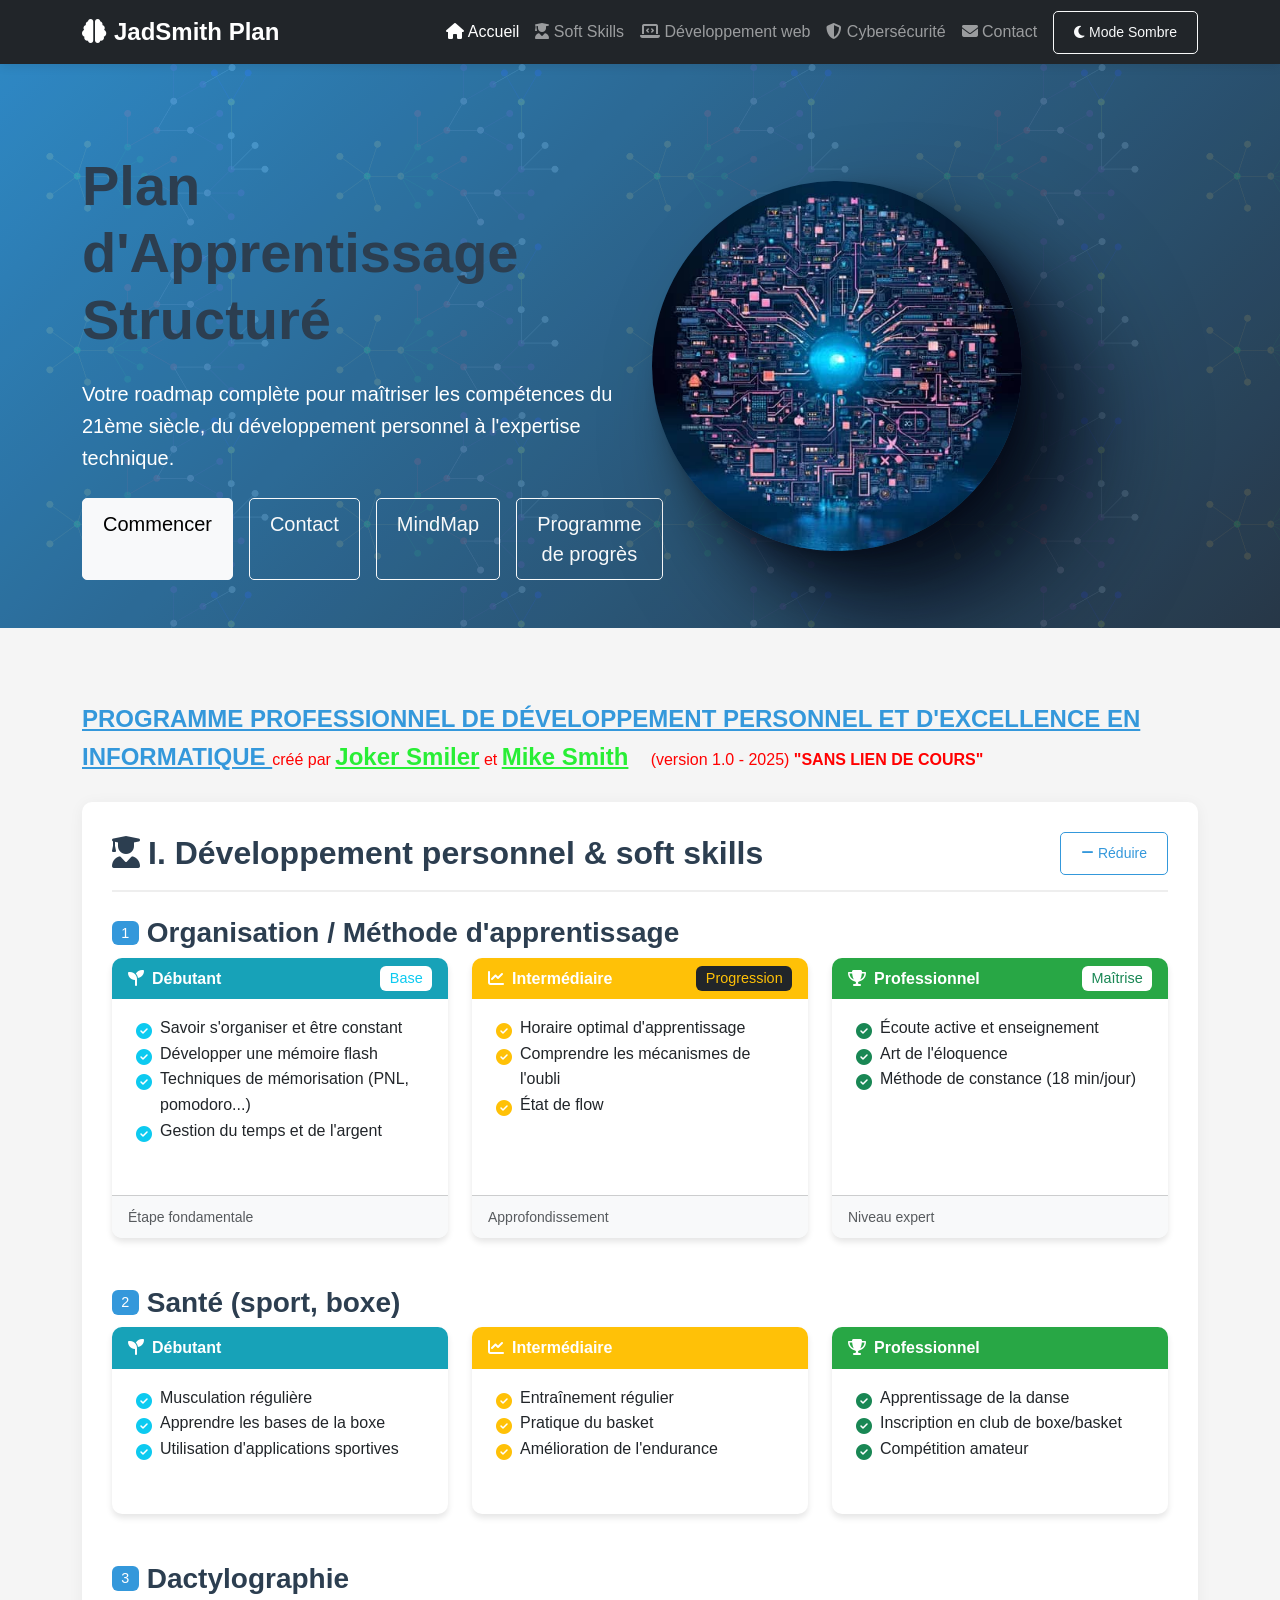
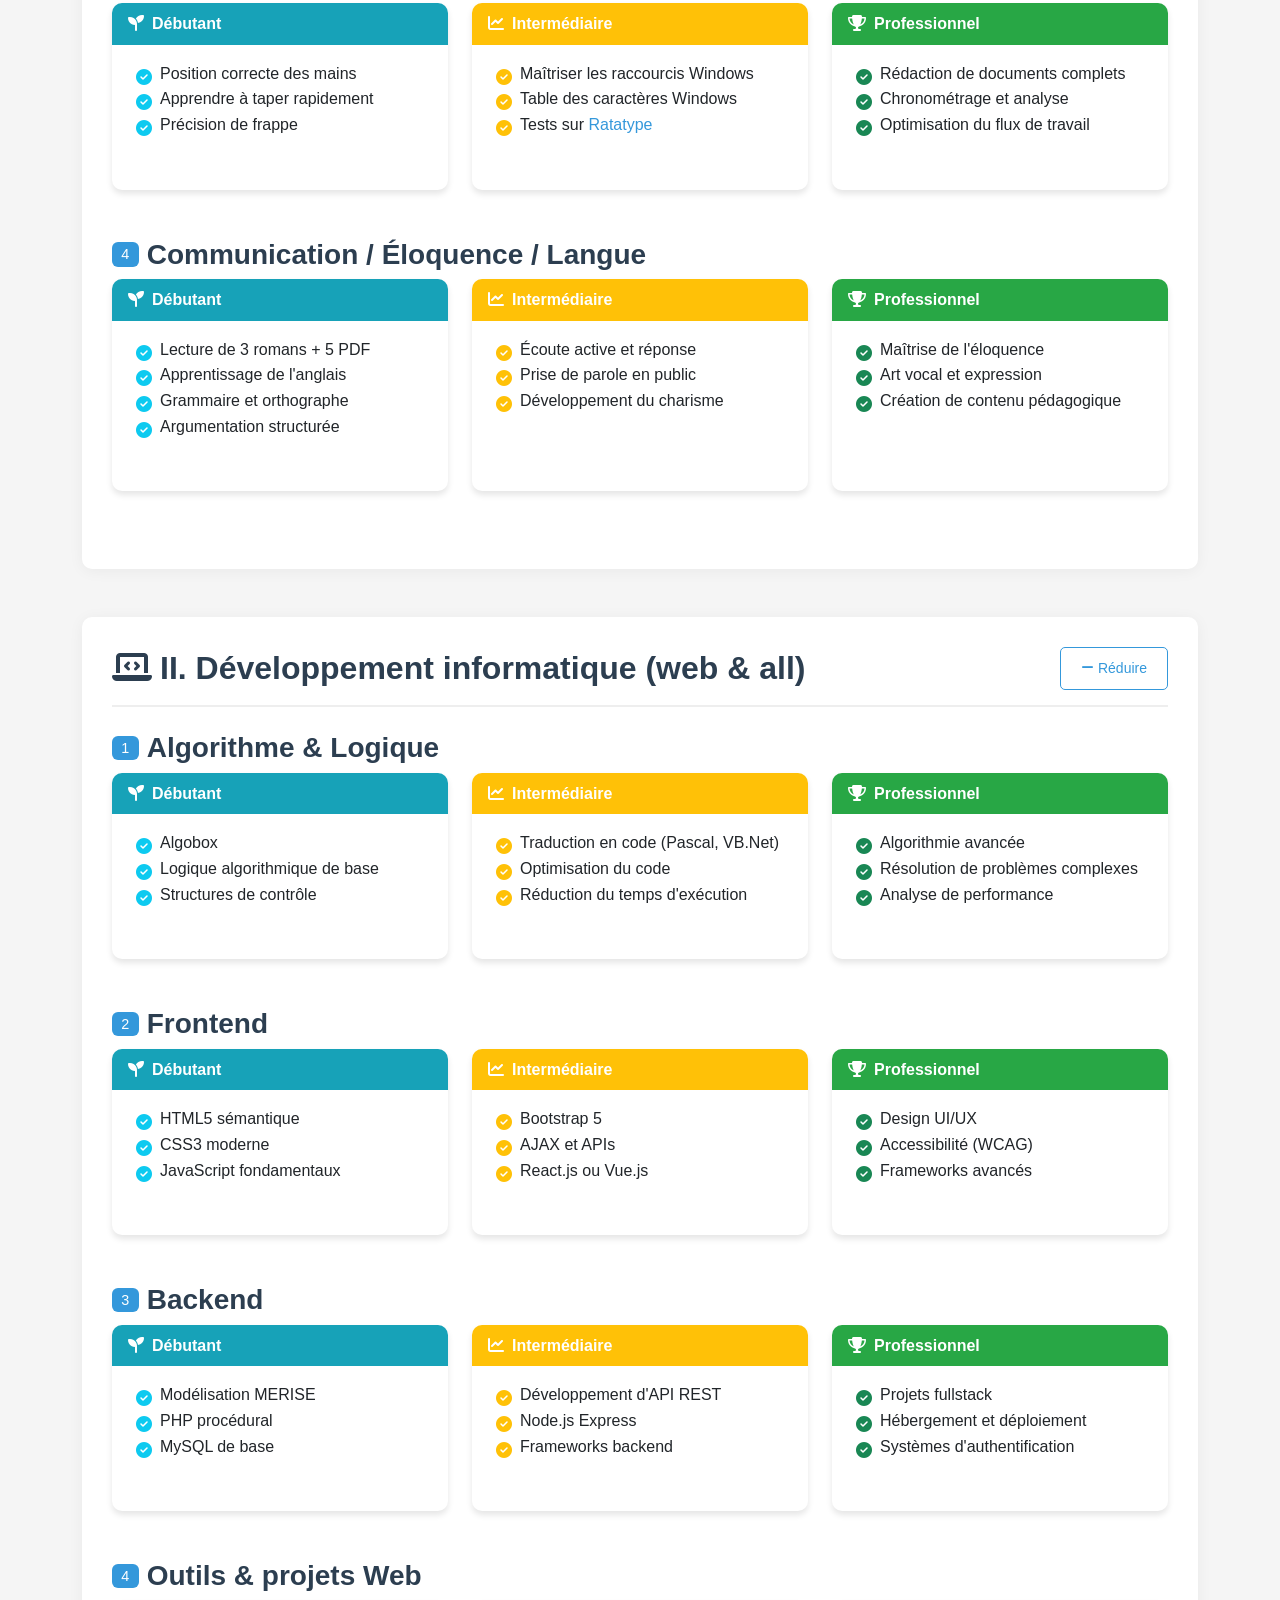
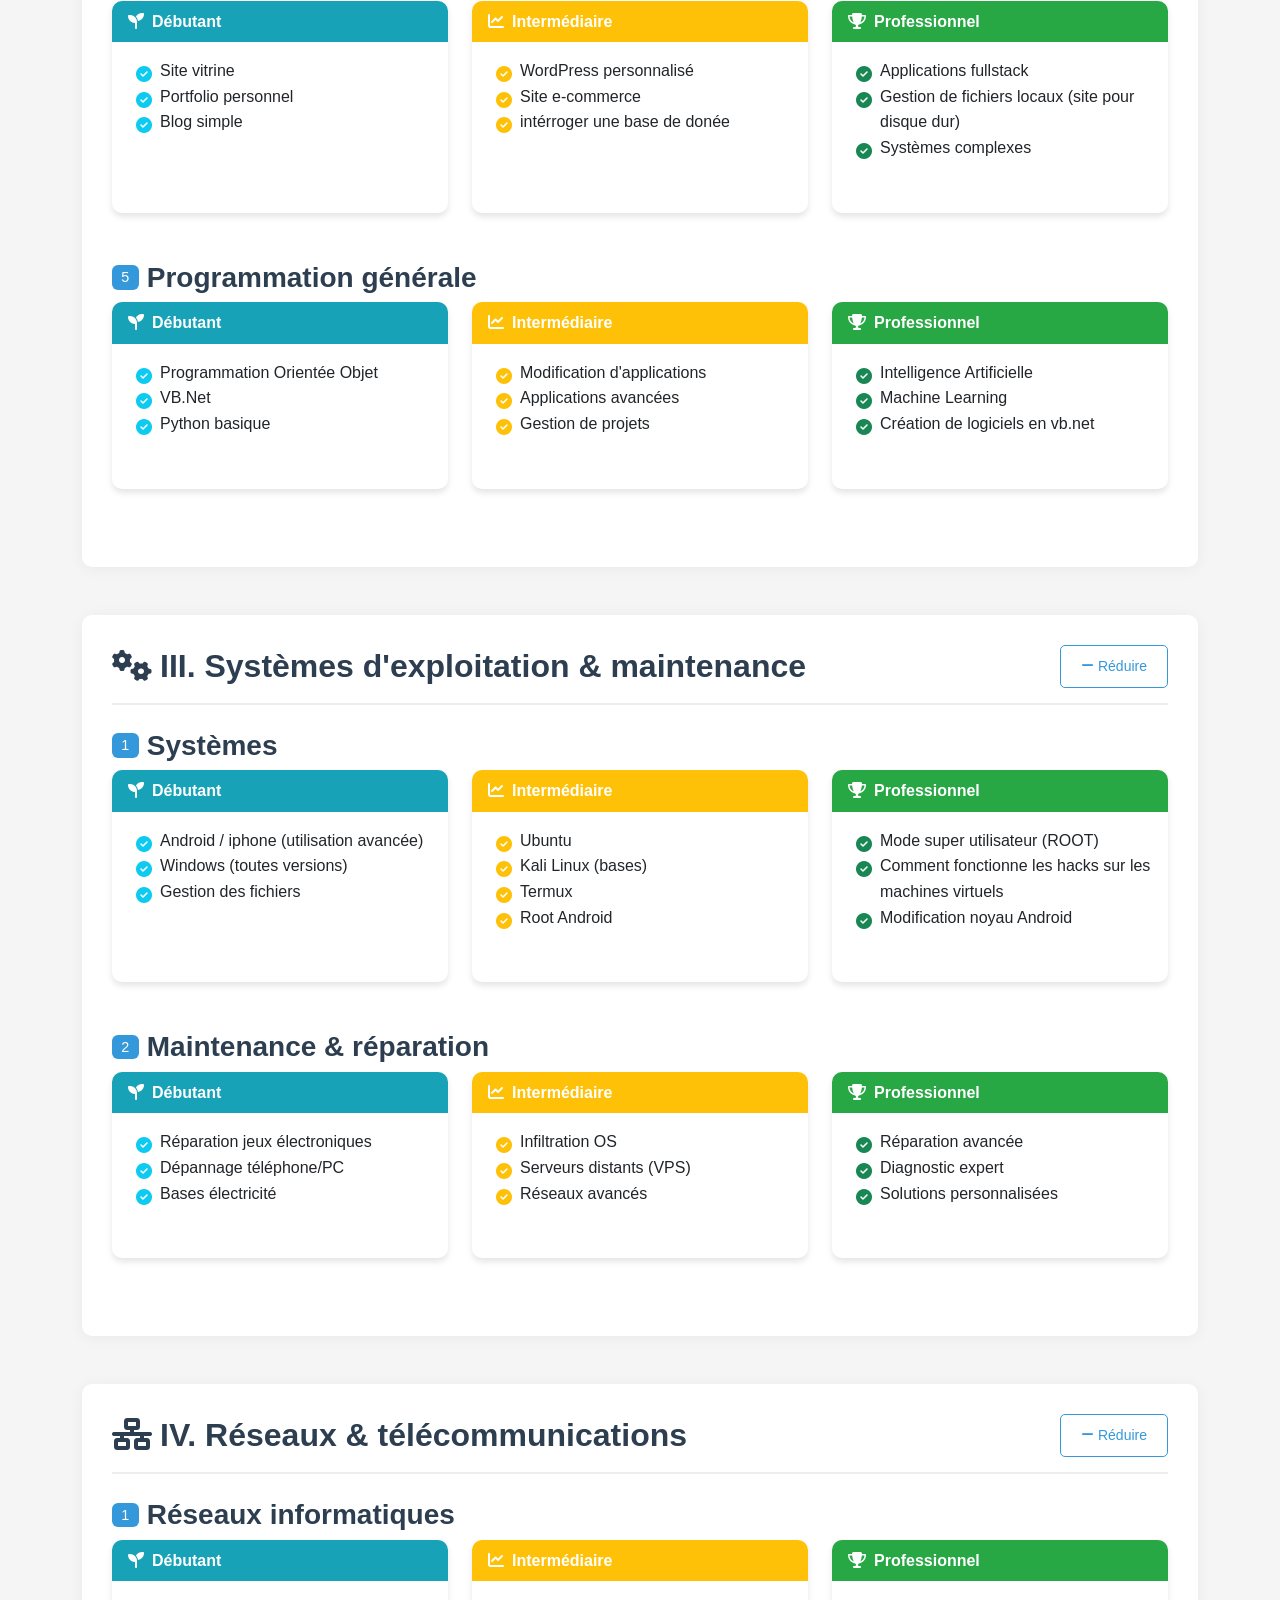
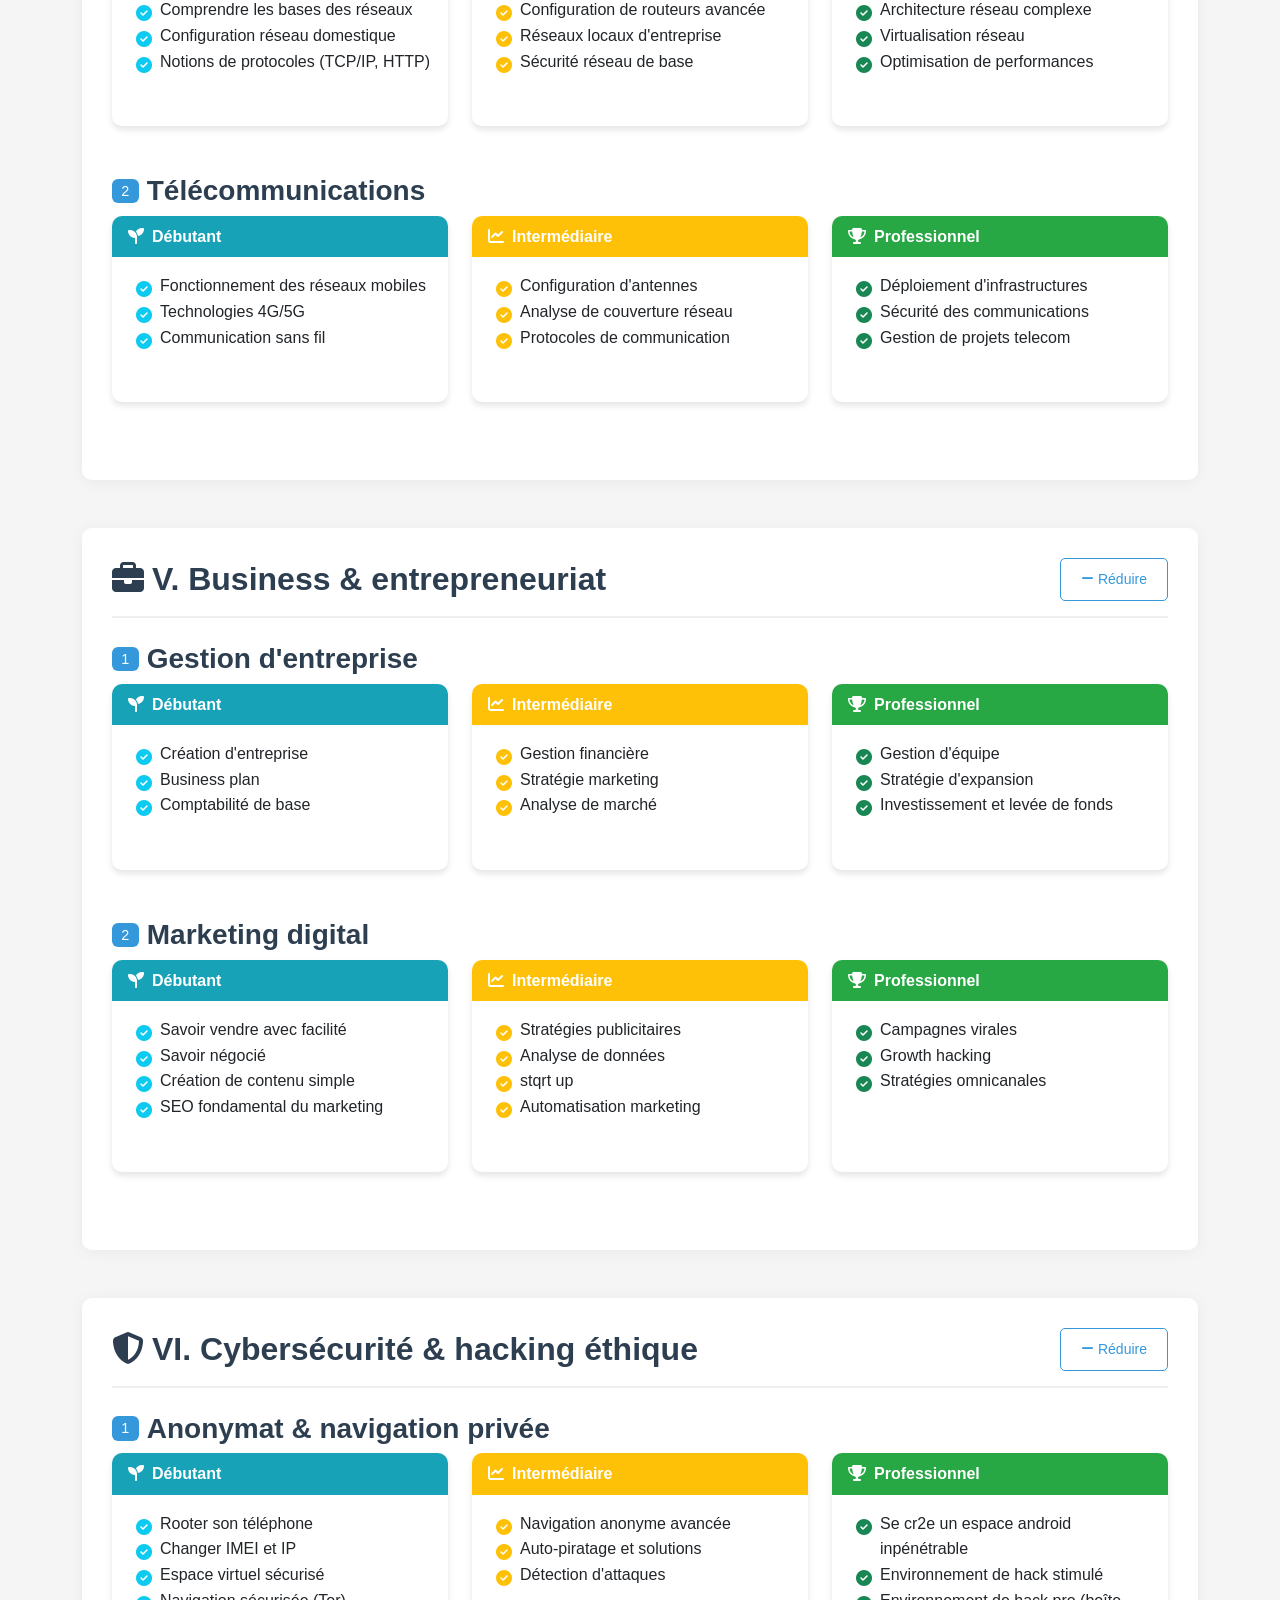
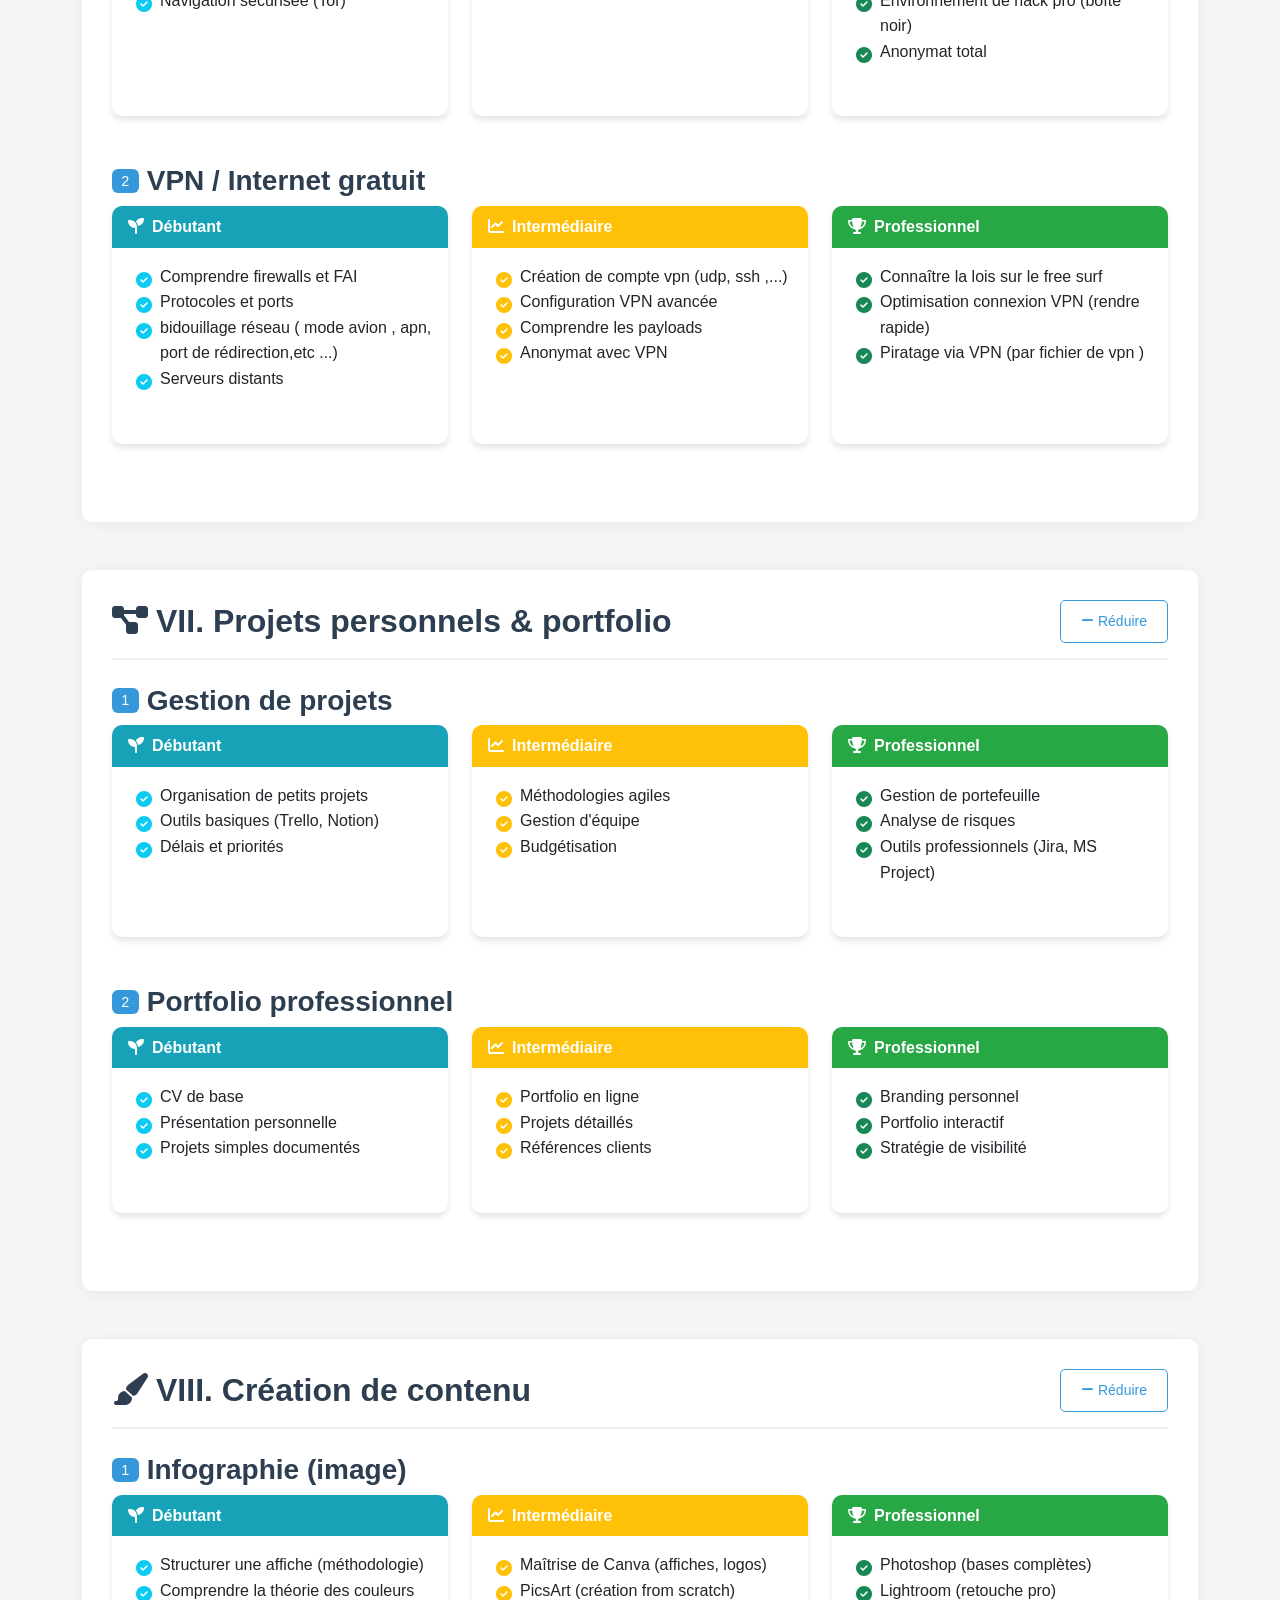
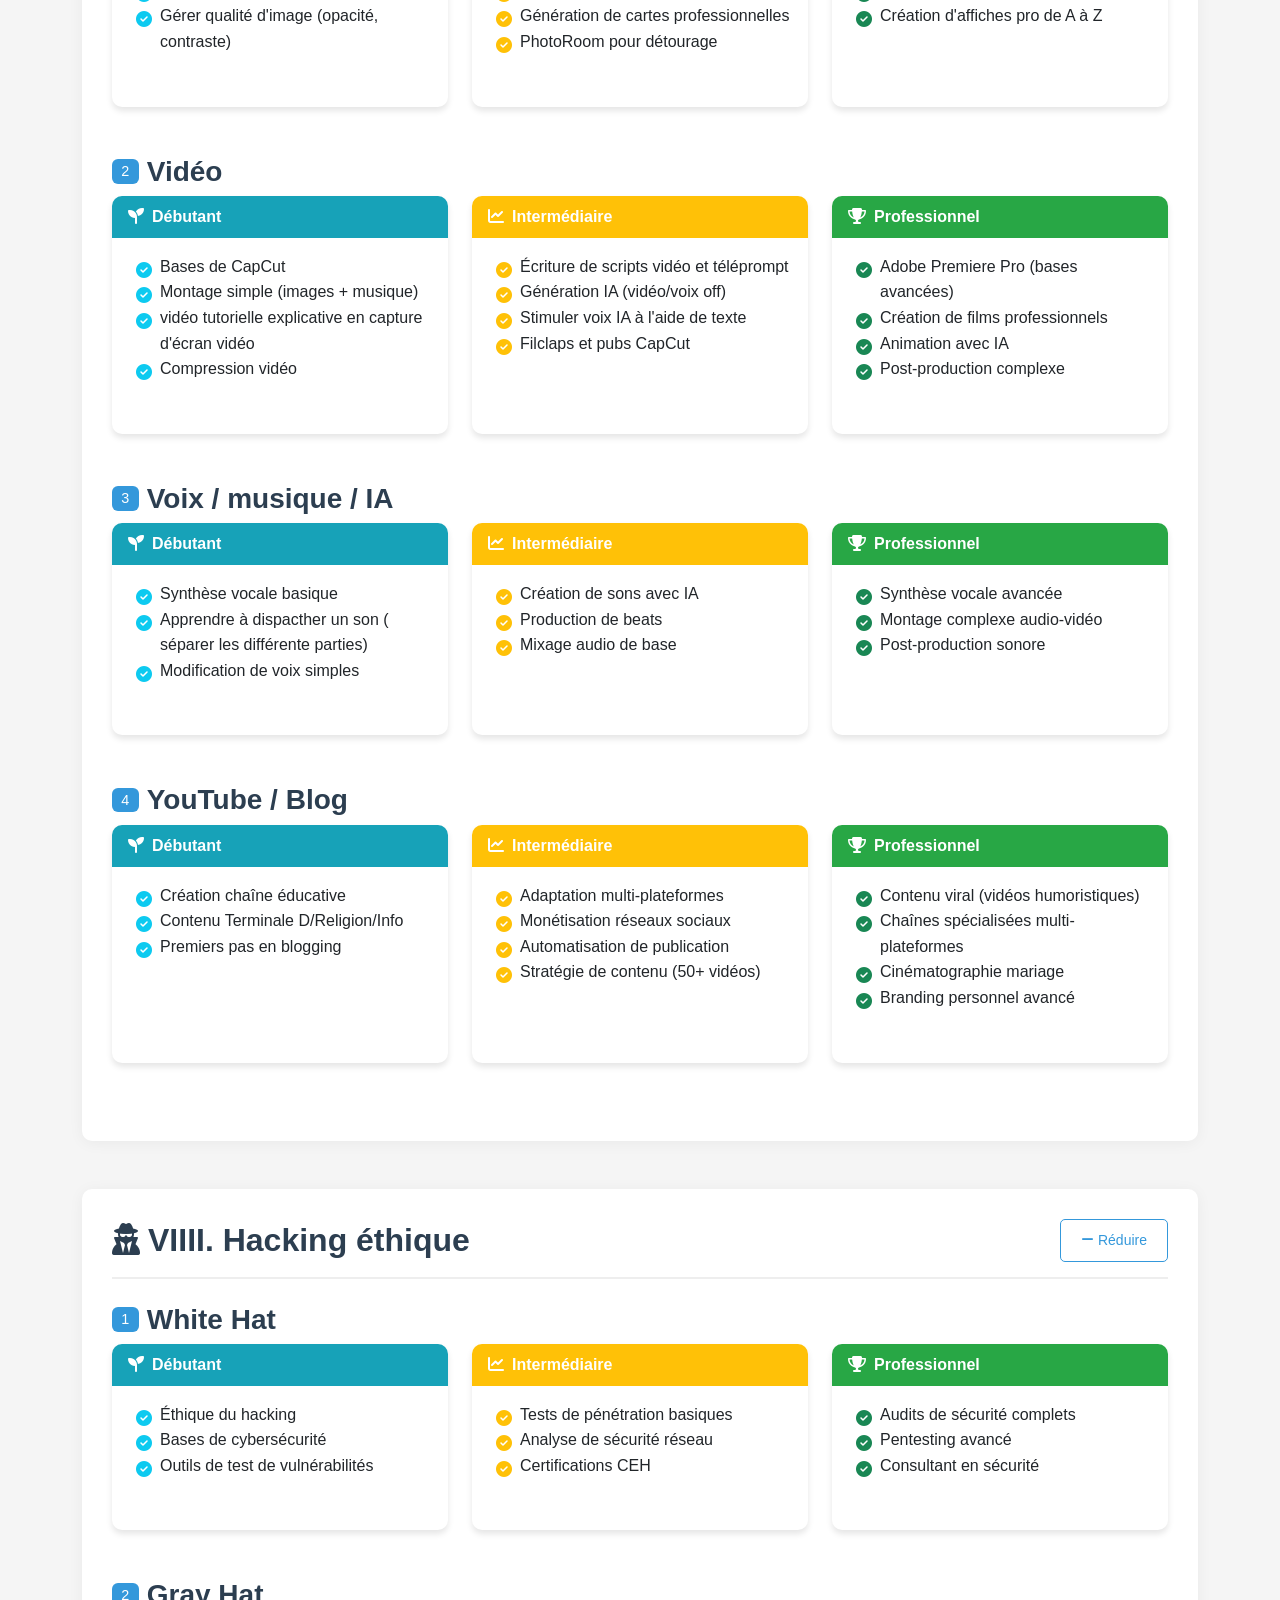
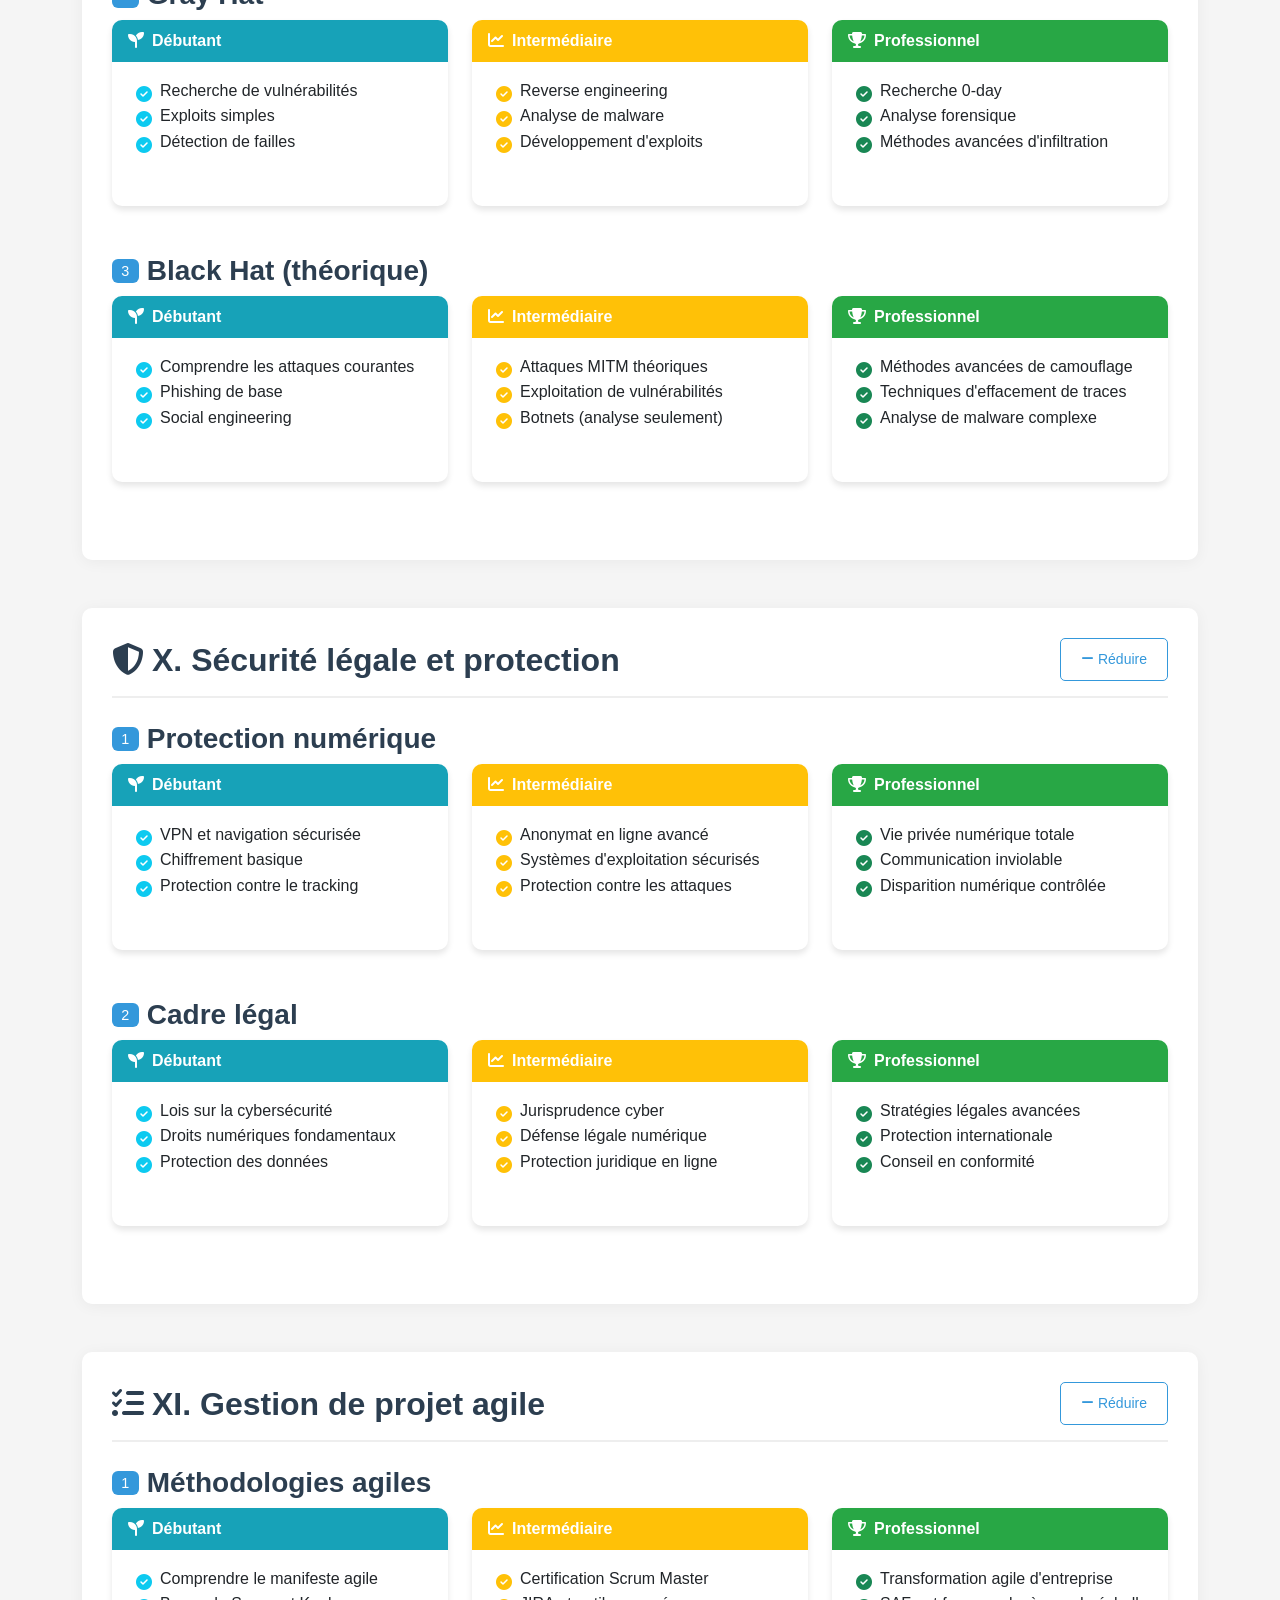
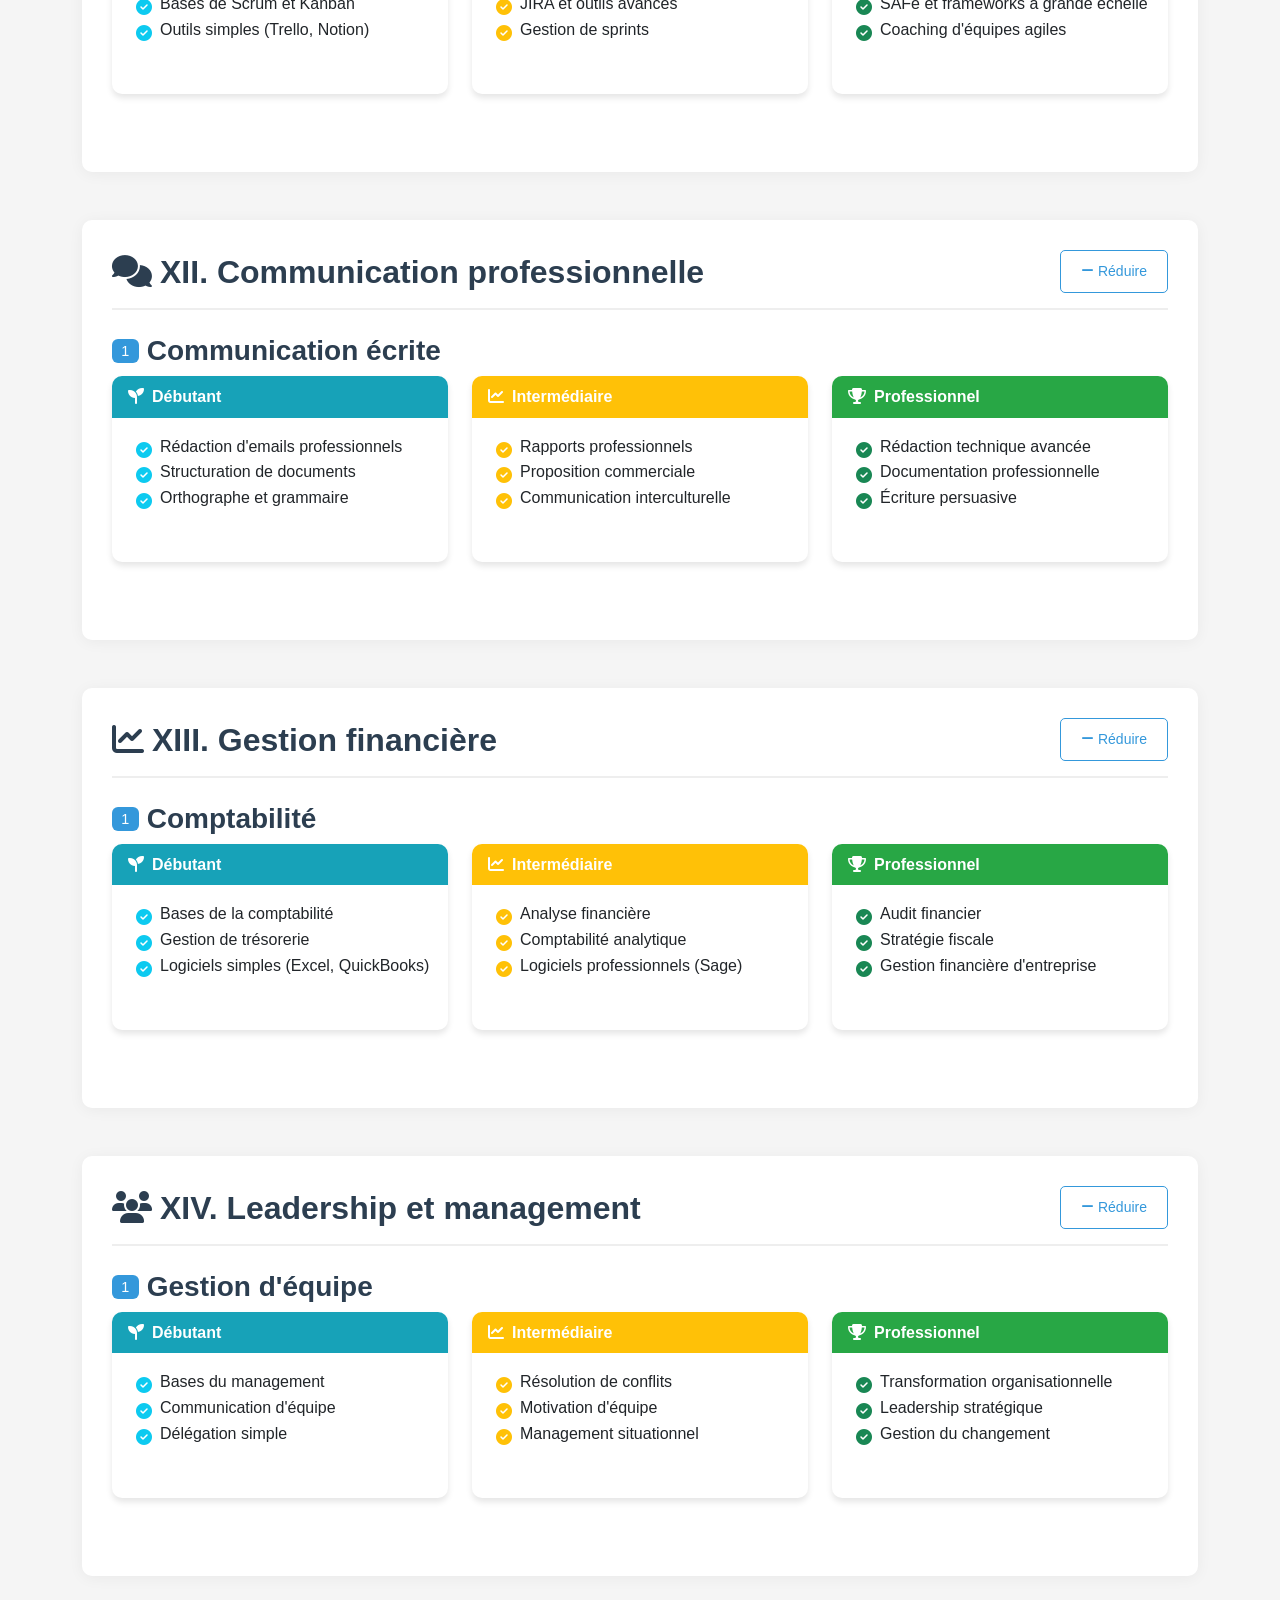
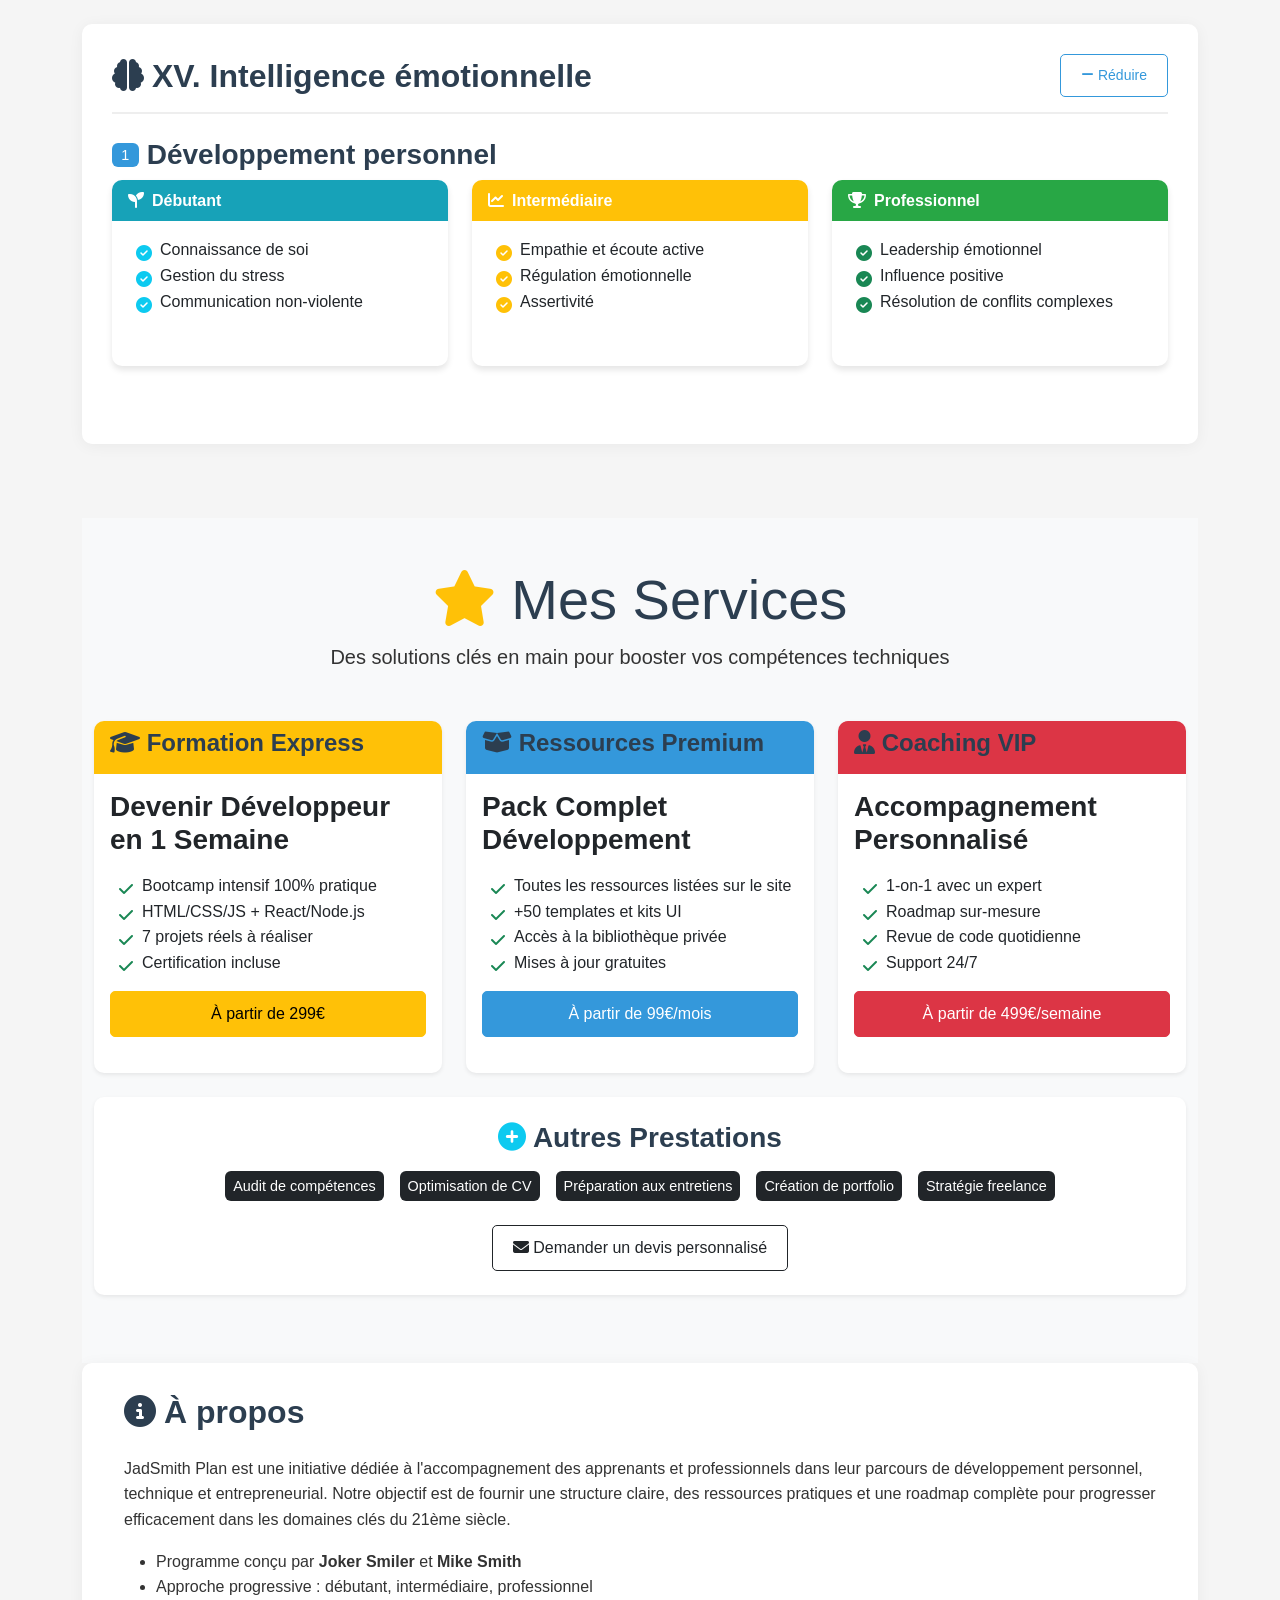
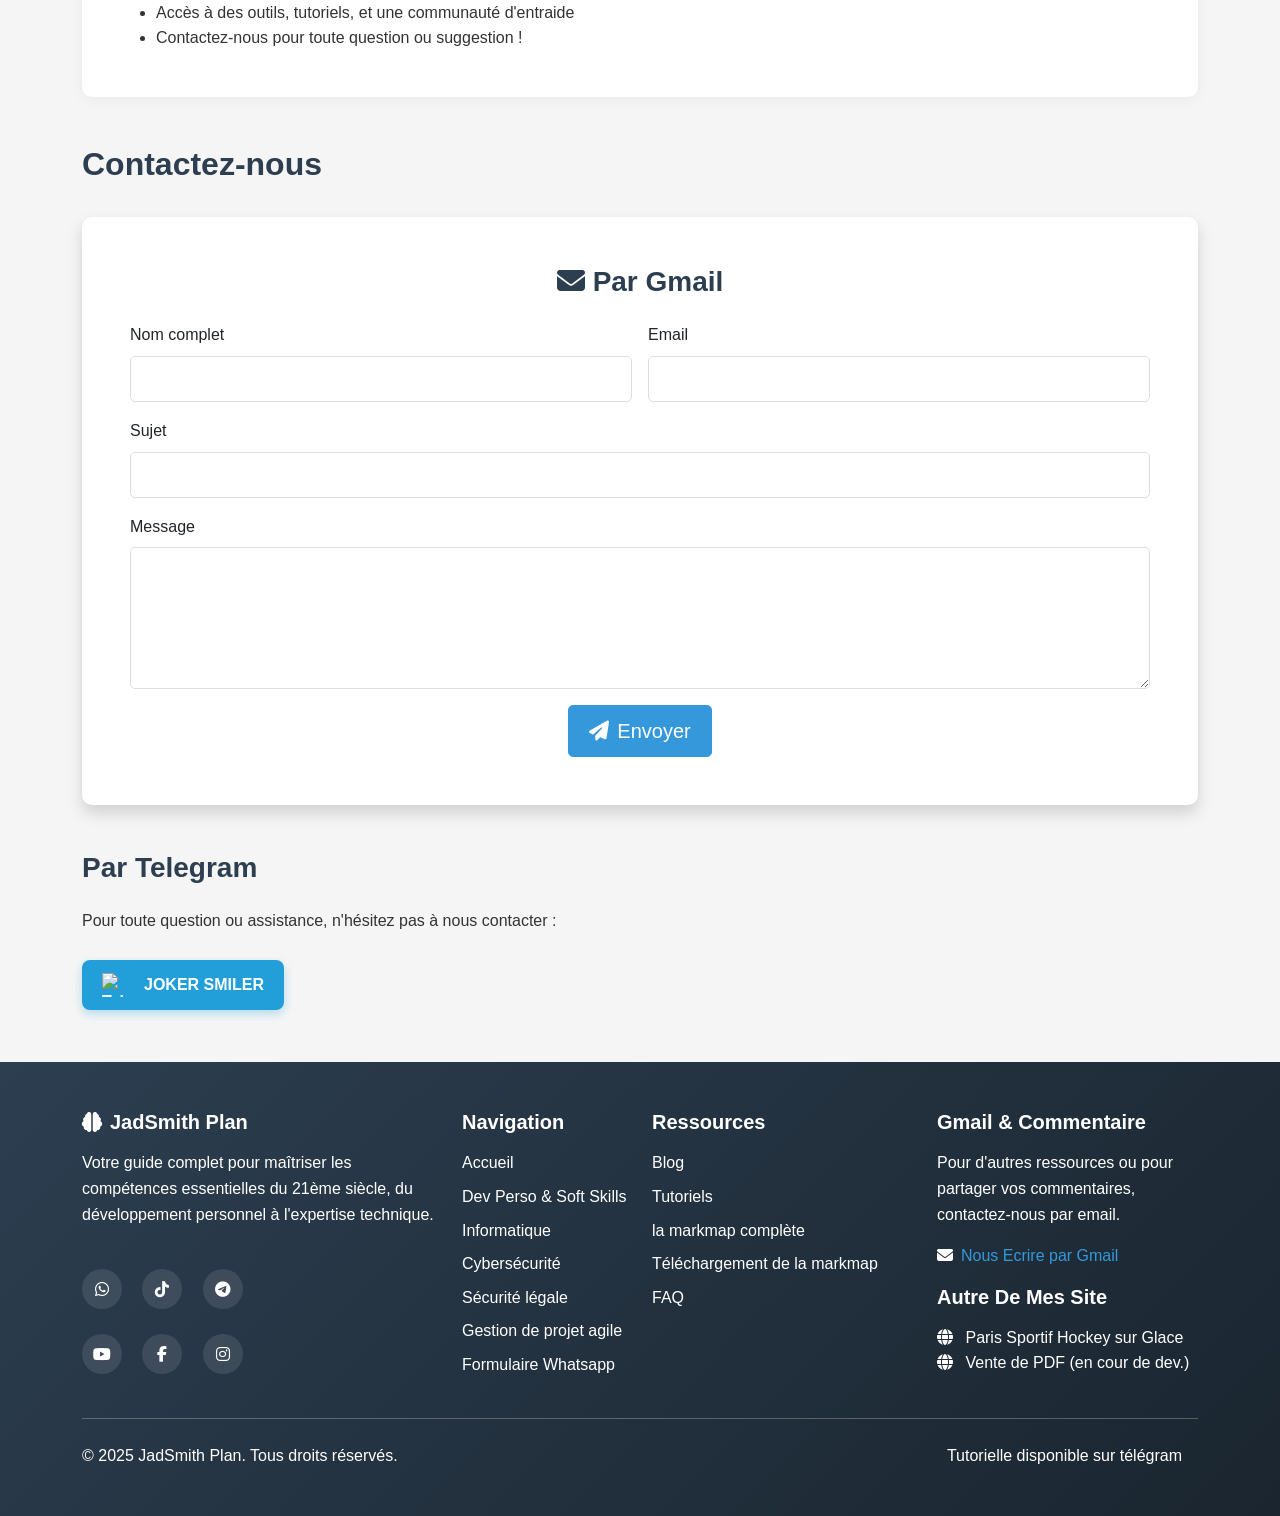
==== commit 1603856b: "update: synchronisation et sauvegarde automatique du projet" ====
--- a/index.html
+++ b/index.html
@@ -75,6 +75,7 @@
                         <a href="#developpement-personnel" class="btn btn-light btn-lg">Commencer</a>
                         <a href="#contact" class="btn btn-outline-light btn-lg">Contact</a>
                         <a href="markmap.html" title="Voir la markmap" target="_blank" class="btn btn-outline-light btn-lg">MindMap</a>
+                        <a href="deep-progres.html" title="Voir la markmap" target="_blank" class="btn btn-outline-light btn-lg">Programme de progrès</a>
                     </div>
                 </div>
                 <div class="col-lg-6 d-none d-lg-block">
@@ -92,6 +93,7 @@
         </section><br> -->
 
         <main class="container my-5 pt-4">
+            
   <section class="titre2">
     <h2 class="visually-hidden">Présentation du programme</h2>
     <span class="ProP">
@@ -2035,7 +2037,124 @@
     </div>
 </section>
 
-        <!-- Section Contact -->
+       
+<br>
+
+<!-- Section Services -->
+<section id="services" class="py-5 bg-light">
+  <div class="container">
+    <div class="text-center mb-5">
+      <h2 class="display-4"><i class="fas fa-star text-warning"></i> Mes Services</h2>
+      <p class="lead">Des solutions clés en main pour booster vos compétences techniques</p>
+    </div>
+
+    <div class="row g-4">
+      <!-- Carte 1 -->
+      <div class="col-md-4">
+        <div class="card h-100 border-warning shadow-sm hover-effect">
+          <div class="card-header bg-warning text-white">
+            <h4><i class="fas fa-graduation-cap"></i> Formation Express</h4>
+          </div>
+          <div class="card-body">
+            <h3 class="card-title">Devenir Développeur en 1 Semaine</h3>
+            <ul class="fa-ul my-3">
+              <li><span class="fa-li"><i class="fas fa-check text-success"></i></span>Bootcamp intensif 100% pratique</li>
+              <li><span class="fa-li"><i class="fas fa-check text-success"></i></span>HTML/CSS/JS + React/Node.js</li>
+              <li><span class="fa-li"><i class="fas fa-check text-success"></i></span>7 projets réels à réaliser</li>
+              <li><span class="fa-li"><i class="fas fa-check text-success"></i></span>Certification incluse</li>
+            </ul>
+            <div class="d-grid">
+              <button class="btn btn-warning">À partir de 299€</button>
+            </div>
+          </div>
+        </div>
+      </div>
+
+      <!-- Carte 2 -->
+      <div class="col-md-4">
+        <div class="card h-100 border-primary shadow-sm hover-effect">
+          <div class="card-header bg-primary text-white">
+            <h4><i class="fas fa-box-open"></i> Ressources Premium</h4>
+          </div>
+          <div class="card-body">
+            <h3 class="card-title">Pack Complet Développement</h3>
+            <ul class="fa-ul my-3">
+              <li><span class="fa-li"><i class="fas fa-check text-success"></i></span>Toutes les ressources listées sur le site</li>
+              <li><span class="fa-li"><i class="fas fa-check text-success"></i></span>+50 templates et kits UI</li>
+              <li><span class="fa-li"><i class="fas fa-check text-success"></i></span>Accès à la bibliothèque privée</li>
+              <li><span class="fa-li"><i class="fas fa-check text-success"></i></span>Mises à jour gratuites</li>
+            </ul>
+            <div class="d-grid">
+              <button class="btn btn-primary">À partir de 99€/mois</button>
+            </div>
+          </div>
+        </div>
+      </div>
+
+      <!-- Carte 3 -->
+      <div class="col-md-4">
+        <div class="card h-100 border-danger shadow-sm hover-effect">
+          <div class="card-header bg-danger text-white">
+            <h4><i class="fas fa-user-tie"></i> Coaching VIP</h4>
+          </div>
+          <div class="card-body">
+            <h3 class="card-title">Accompagnement Personnalisé</h3>
+            <ul class="fa-ul my-3">
+              <li><span class="fa-li"><i class="fas fa-check text-success"></i></span>1-on-1 avec un expert</li>
+              <li><span class="fa-li"><i class="fas fa-check text-success"></i></span>Roadmap sur-mesure</li>
+              <li><span class="fa-li"><i class="fas fa-check text-success"></i></span>Revue de code quotidienne</li>
+              <li><span class="fa-li"><i class="fas fa-check text-success"></i></span>Support 24/7</li>
+            </ul>
+            <div class="d-grid">
+              <button class="btn btn-danger">À partir de 499€/semaine</button>
+            </div>
+          </div>
+        </div>
+      </div>
+    </div>
+
+    <!-- Autres services -->
+    <div class="row mt-4">
+      <div class="col-12">
+        <div class="card shadow-sm">
+          <div class="card-body text-center py-4">
+            <h3><i class="fas fa-plus-circle text-info"></i> Autres Prestations</h3>
+            <div class="d-flex flex-wrap justify-content-center gap-3 mt-3">
+              <span class="badge bg-dark p-2">Audit de compétences</span>
+              <span class="badge bg-dark p-2">Optimisation de CV</span>
+              <span class="badge bg-dark p-2">Préparation aux entretiens</span>
+              <span class="badge bg-dark p-2">Création de portfolio</span>
+              <span class="badge bg-dark p-2">Stratégie freelance</span>
+            </div>
+            <a href="mailto:afterbac2K24@gmal.com">
+                <button class="btn btn-outline-dark mt-4">
+                    <i class="fas fa-envelope"></i> Demander un devis personnalisé
+                </button>
+            </a>
+          </div>
+        </div>
+      </div>
+    </div>
+  </div>
+</section>
+
+<!-- Section À propos -->
+<section id="apropos" class="mb-5 section-card">
+    <div class="container">
+        <h2 class="mb-4"><i class="fas fa-info-circle me-2"></i>À propos</h2>
+        <p>
+            JadSmith Plan est une initiative dédiée à l'accompagnement des apprenants et professionnels dans leur parcours de développement personnel, technique et entrepreneurial. Notre objectif est de fournir une structure claire, des ressources pratiques et une roadmap complète pour progresser efficacement dans les domaines clés du 21ème siècle.
+        </p>
+        <ul>
+            <li>Programme conçu par <strong>Joker Smiler</strong> et <strong>Mike Smith</strong></li>
+            <li>Approche progressive : débutant, intermédiaire, professionnel</li>
+            <li>Accès à des outils, tutoriels, et une communauté d'entraide</li>
+            <li>Contactez-nous pour toute question ou suggestion !</li>
+        </ul>
+    </div>
+</section>
+
+ <!-- Section Contact -->
 <section id="contact" class="mb-5">
   <h2>Contactez-nous</h2>
   <br>
@@ -2084,7 +2203,6 @@
   </address>
 </section>
 
-<br>
     </main>
 
     <!-- Footer -->
--- a/styles.css
+++ b/styles.css
@@ -37,6 +37,25 @@
     text-transform: uppercase;
     font-size: 1.5rem;
     font-family: var(--body-font);
+}
+
+/* Effet de survol */
+.hover-effect {
+  transition: transform 0.3s ease, box-shadow 0.3s ease;
+}
+.hover-effect:hover {
+  transform: translateY(-5px);
+  box-shadow: 0 10px 20px rgba(0,0,0,0.1) !important;
+}
+
+/* Style des badges */
+.badge {
+  font-size: 0.9rem;
+  font-weight: 500;
+  transition: all 0.2s ease;
+}
+.badge:hover {
+  transform: scale(1.05);
 }
 
 /*bienvenue*/
@@ -75,6 +94,7 @@
   animation: fadeOut 1s ease 3.2s forwards;
 }
 
+
 @keyframes fadeOut {
   to {
     opacity: 0;
